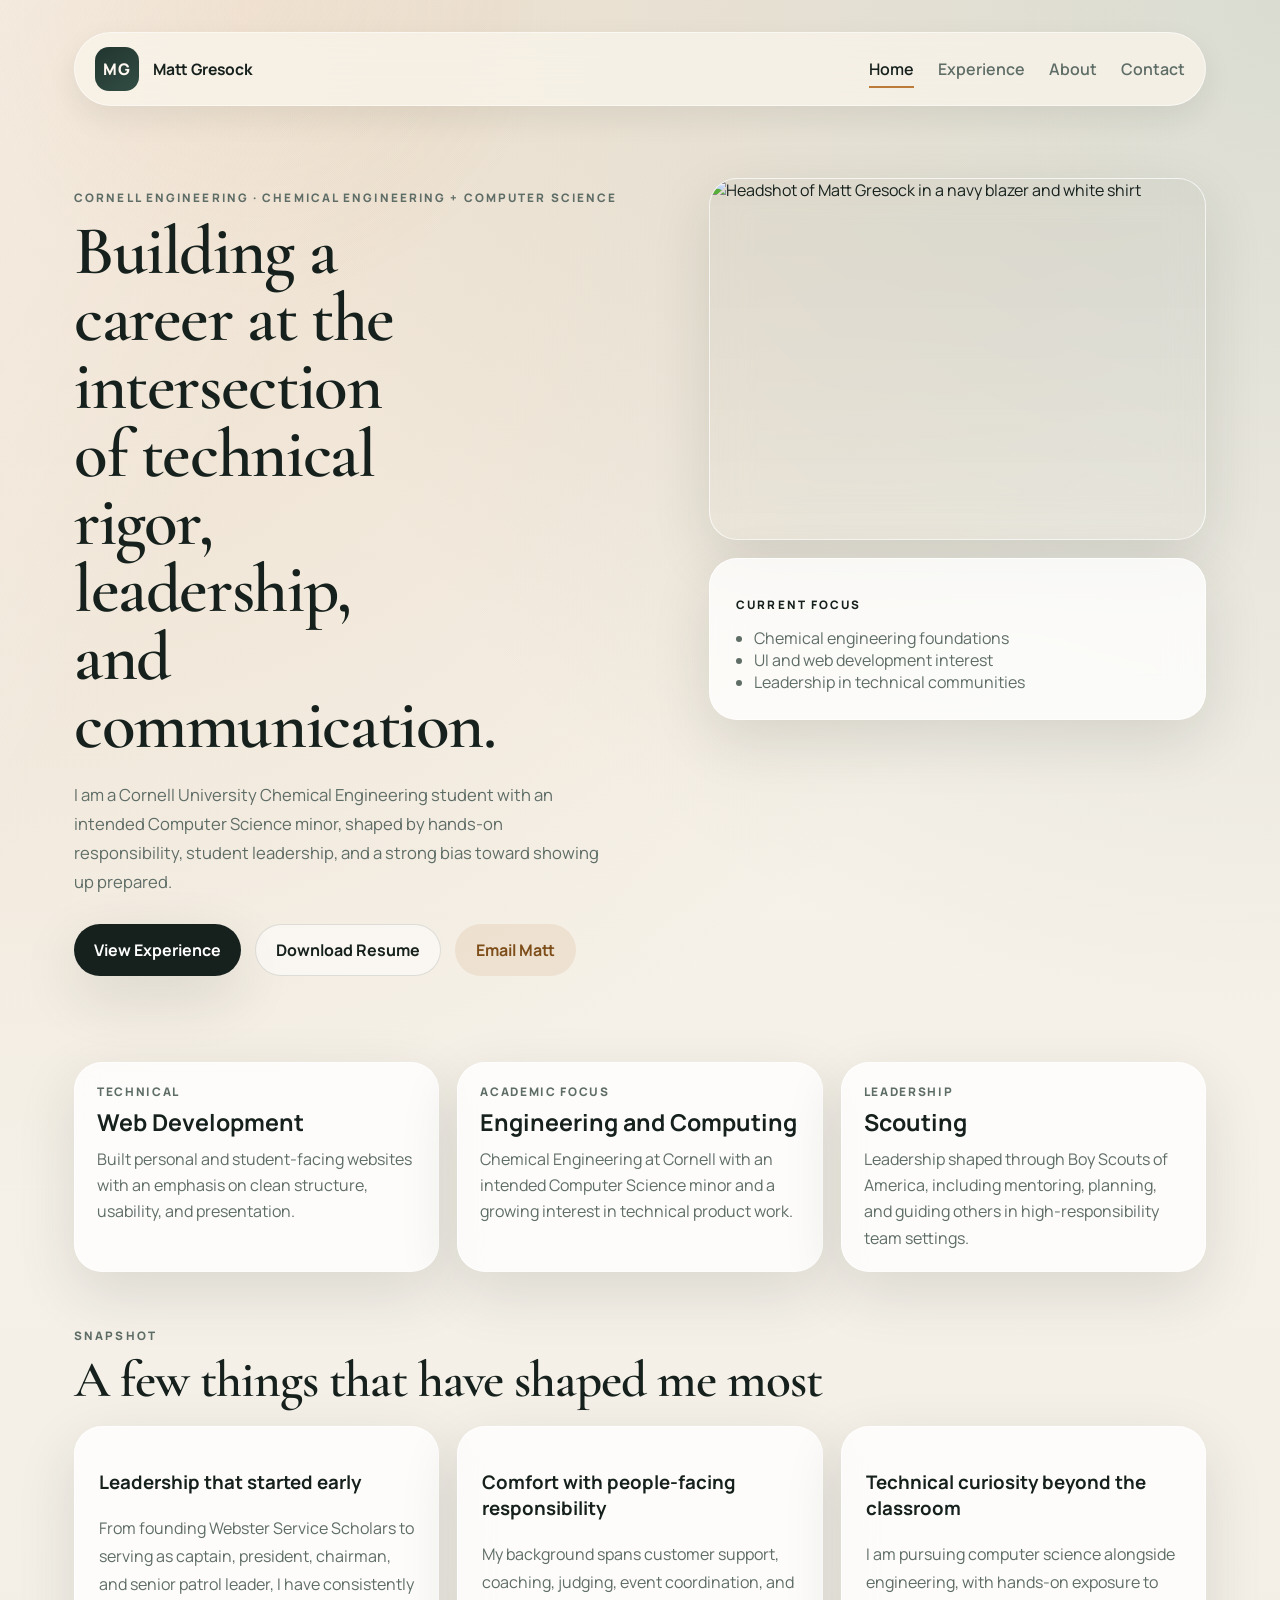
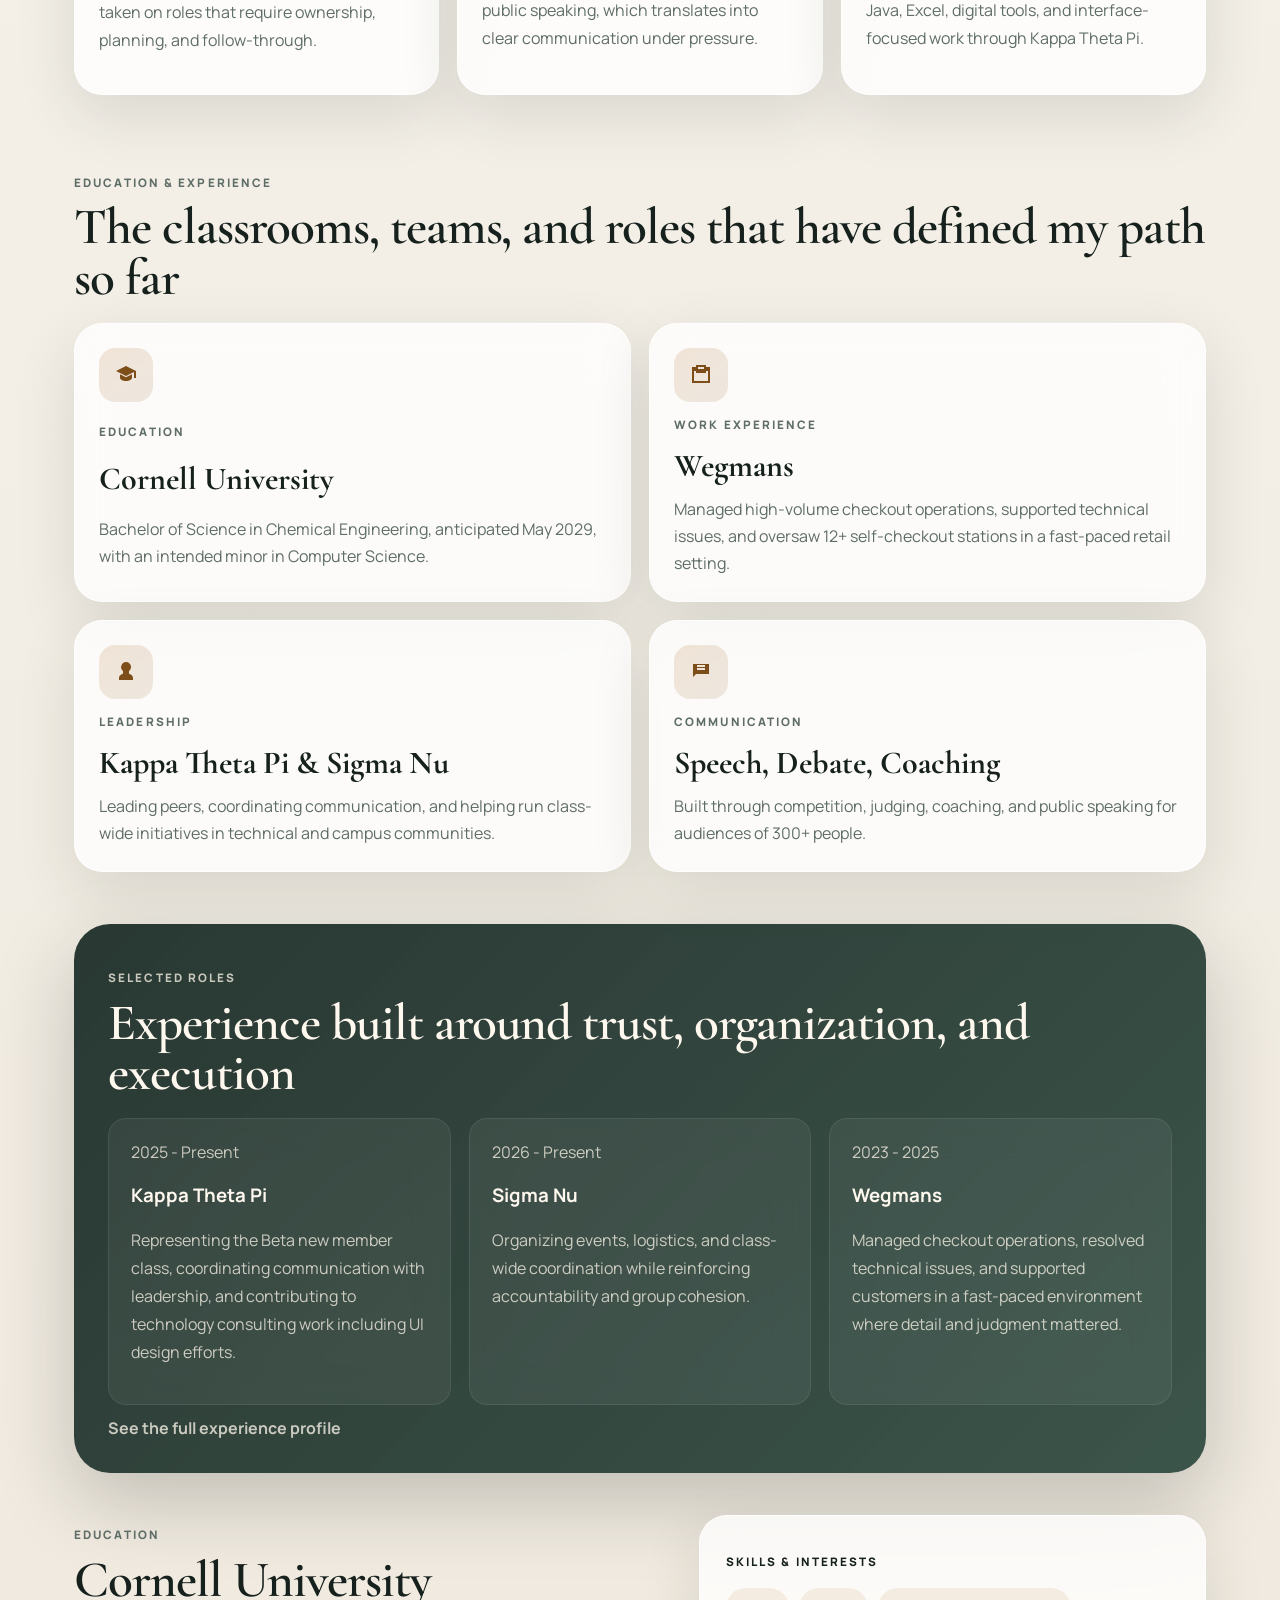
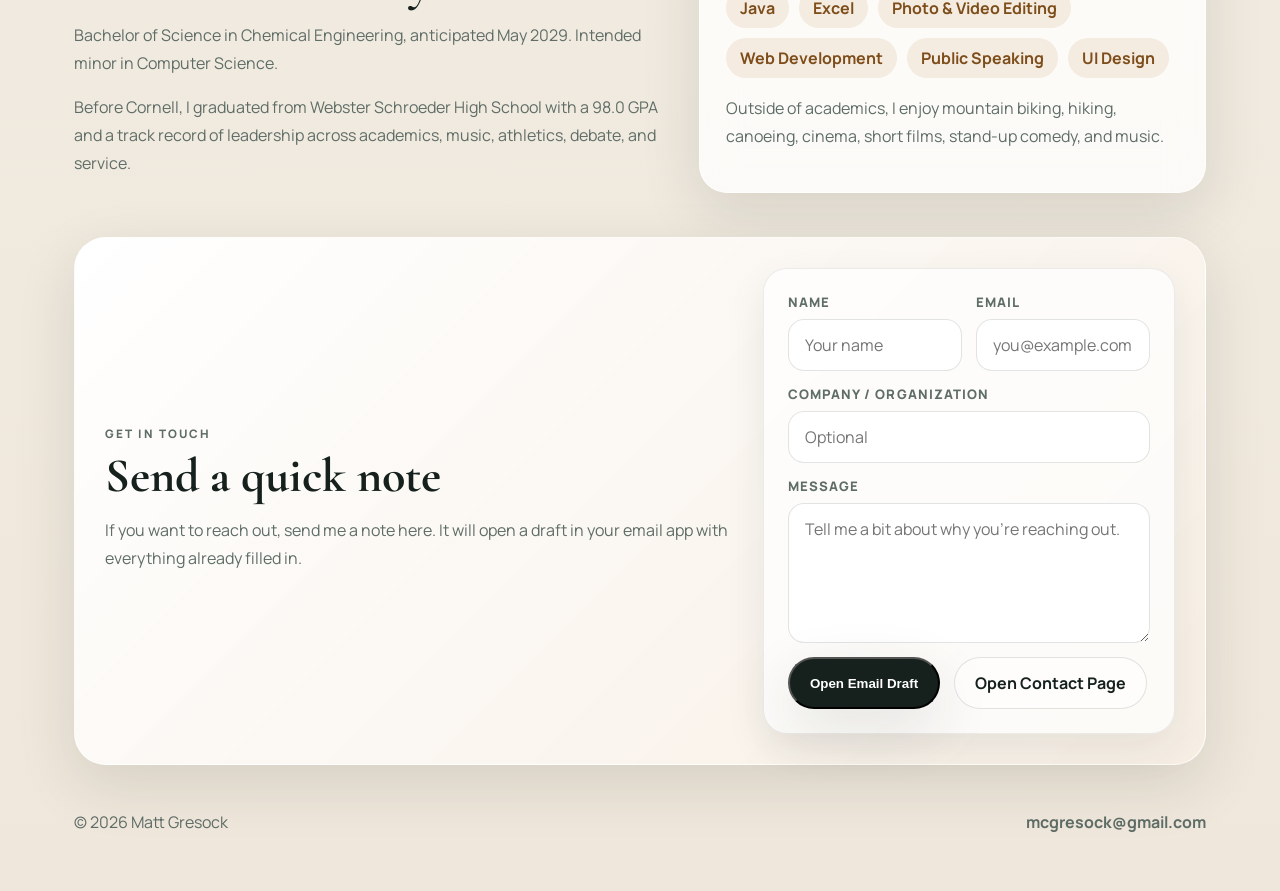
==== index.html @ ecee03a0 "Add files via upload" ====
<!DOCTYPE html>
<html lang="en">
  <head>
    <meta charset="UTF-8" />
    <meta name="viewport" content="width=device-width, initial-scale=1.0" />
    <title>Matt Gresock | Portfolio</title>
    <meta
      name="description"
      content="Personal portfolio for Matt Gresock, a Cornell Chemical Engineering student with an intended Computer Science minor."
    />
    <meta name="theme-color" content="#f5f0eb" />
    <meta property="og:title" content="Matt Gresock | Portfolio" />
    <meta
      property="og:description"
      content="Cornell Chemical Engineering student with an intended Computer Science minor, leadership experience, and a strong communication background."
    />
    <link rel="preconnect" href="https://fonts.googleapis.com" />
    <link rel="preconnect" href="https://fonts.gstatic.com" crossorigin />
    <link
      rel="preload"
      as="style"
      href="https://fonts.googleapis.com/css2?family=Cormorant+Garamond:wght@500;600;700&family=Manrope:wght@400;500;600;700;800&display=swap"
      onload="this.onload=null;this.rel='stylesheet'"
    />
    <noscript>
      <link
        href="https://fonts.googleapis.com/css2?family=Cormorant+Garamond:wght@500;600;700&family=Manrope:wght@400;500;600;700;800&display=swap"
        rel="stylesheet"
      />
    </noscript>
    <link rel="stylesheet" href="styles.css" />
  </head>
  <body data-page="home">
    <div class="site-shell">
      <header class="site-header">
        <a class="brand" href="index.html">
          <span class="brand-mark">MG</span>
          <span class="brand-text">Matt Gresock</span>
        </a>
        <button class="nav-toggle" type="button" aria-expanded="false" aria-label="Open navigation">
          <span></span>
          <span></span>
        </button>
        <nav class="site-nav">
          <a href="index.html">Home</a>
          <a href="experience.html">Experience</a>
          <a href="about.html">About</a>
          <a href="contact.html">Contact</a>
        </nav>
      </header>

      <main>
        <section class="hero reveal">
          <div class="hero-copy reveal">
            <p class="eyebrow">Cornell Engineering · Chemical Engineering + Computer Science</p>
            <h1>Building a career at the intersection of technical rigor, leadership, and communication.</h1>
            <p class="lead">
              I am a Cornell University Chemical Engineering student with an intended Computer
              Science minor, shaped by hands-on responsibility, student leadership, and a strong
              bias toward showing up prepared.
            </p>
            <div class="hero-actions">
              <a class="button button-primary" href="experience.html">View Experience</a>
              <a class="button button-secondary" href="assets/Matthew-Gresock-Resume.pdf">Download Resume</a>
              <a class="button button-tertiary" href="mailto:mcgresock@gmail.com">Email Matt</a>
            </div>
          </div>
          <aside class="hero-panel reveal">
            <figure class="portrait-frame reveal">
              <img
                class="portrait-image"
                src="https://raw.githubusercontent.com/mgresock/personal.portfolio/main/matt-headshot.jpg"
                alt="Headshot of Matt Gresock in a navy blazer and white shirt"
              />
            </figure>
            <div class="focus-card reveal">
              <p class="panel-label">Current Focus</p>
              <ul>
                <li>Chemical engineering foundations</li>
                <li>UI and web development interest</li>
                <li>Leadership in technical communities</li>
              </ul>
            </div>
          </aside>
        </section>

        <section class="hero-summary reveal">
          <div class="stat-grid">
            <article class="reveal">
              <p class="stat-label">Technical</p>
              <strong>Web Development</strong>
              <span>Built personal and student-facing websites with an emphasis on clean structure, usability, and presentation.</span>
            </article>
            <article class="reveal">
              <p class="stat-label">Academic Focus</p>
              <strong>Engineering and Computing</strong>
              <span>Chemical Engineering at Cornell with an intended Computer Science minor and a growing interest in technical product work.</span>
            </article>
            <article class="reveal">
              <p class="stat-label">Leadership</p>
              <strong>Scouting</strong>
              <span>Leadership shaped through Boy Scouts of America, including mentoring, planning, and guiding others in high-responsibility team settings.</span>
            </article>
          </div>
        </section>

        <section class="section">
          <div class="section-heading">
            <p class="eyebrow">Snapshot</p>
            <h2>A few things that have shaped me most</h2>
          </div>
          <div class="feature-grid">
            <article class="feature-card reveal">
              <h3>Leadership that started early</h3>
              <p>
                From founding Webster Service Scholars to serving as captain, president, chairman,
                and senior patrol leader, I have consistently taken on roles that require ownership,
                planning, and follow-through.
              </p>
            </article>
            <article class="feature-card reveal">
              <h3>Comfort with people-facing responsibility</h3>
              <p>
                My background spans customer support, coaching, judging, event coordination, and
                public speaking, which translates into clear communication under pressure.
              </p>
            </article>
            <article class="feature-card reveal">
              <h3>Technical curiosity beyond the classroom</h3>
              <p>
                I am pursuing computer science alongside engineering, with hands-on exposure to
                Java, Excel, digital tools, and interface-focused work through Kappa Theta Pi.
              </p>
            </article>
          </div>
        </section>

        <section class="section icon-section">
          <div class="section-heading">
            <p class="eyebrow">Education & Experience</p>
            <h2>The classrooms, teams, and roles that have defined my path so far</h2>
          </div>
          <div class="icon-card-grid">
            <article class="icon-card reveal">
              <div class="icon-badge" aria-hidden="true">
                <svg viewBox="0 0 24 24" role="img">
                  <path d="M12 3 2 8l10 5 8-4v6h2V8L12 3Zm-6 8.2V15c0 1.4 2.7 3 6 3s6-1.6 6-3v-3.8l-6 3-6-3Z" />
                </svg>
              </div>
              <p class="panel-label">Education</p>
              <h3>Cornell University</h3>
              <p>
                Bachelor of Science in Chemical Engineering, anticipated May 2029, with an intended
                minor in Computer Science.
              </p>
            </article>
            <article class="icon-card reveal">
              <div class="icon-badge" aria-hidden="true">
                <svg viewBox="0 0 24 24" role="img">
                  <path d="M7 4V2h10v2h4v16H3V4h4Zm0 4H5v10h14V8h-2v2H7V8Zm2-4v2h6V4H9Z" />
                </svg>
              </div>
              <p class="panel-label">Work Experience</p>
              <h3>Wegmans</h3>
              <p>
                Managed high-volume checkout operations, supported technical issues, and oversaw 12+
                self-checkout stations in a fast-paced retail setting.
              </p>
            </article>
            <article class="icon-card reveal">
              <div class="icon-badge" aria-hidden="true">
                <svg viewBox="0 0 24 24" role="img">
                  <path d="M12 2a5 5 0 0 1 5 5c0 1.6-.8 3-2 3.9V13a3 3 0 0 1-6 0v-2.1A5 5 0 0 1 12 2Zm-7 16c0-3.3 4.7-5 7-5s7 1.7 7 5v2H5v-2Z" />
                </svg>
              </div>
              <p class="panel-label">Leadership</p>
              <h3>Kappa Theta Pi & Sigma Nu</h3>
              <p>
                Leading peers, coordinating communication, and helping run class-wide initiatives in
                technical and campus communities.
              </p>
            </article>
            <article class="icon-card reveal">
              <div class="icon-badge" aria-hidden="true">
                <svg viewBox="0 0 24 24" role="img">
                  <path d="M4 4h16v10H7l-3 3V4Zm4 4v2h8V8H8Zm0-3v2h8V5H8Z" />
                </svg>
              </div>
              <p class="panel-label">Communication</p>
              <h3>Speech, Debate, Coaching</h3>
              <p>
                Built through competition, judging, coaching, and public speaking for audiences of
                300+ people.
              </p>
            </article>
          </div>
        </section>

        <section class="section highlight-band reveal">
          <div class="section-heading">
            <p class="eyebrow">Selected Roles</p>
            <h2>Experience built around trust, organization, and execution</h2>
          </div>
          <div class="timeline-preview">
            <article class="reveal">
              <span>2025 - Present</span>
              <h3>Kappa Theta Pi</h3>
              <p>
                Representing the Beta new member class, coordinating communication with leadership,
                and contributing to technology consulting work including UI design efforts.
              </p>
            </article>
            <article class="reveal">
              <span>2026 - Present</span>
              <h3>Sigma Nu</h3>
              <p>
                Organizing events, logistics, and class-wide coordination while reinforcing
                accountability and group cohesion.
              </p>
            </article>
            <article class="reveal">
              <span>2023 - 2025</span>
              <h3>Wegmans</h3>
              <p>
                Managed checkout operations, resolved technical issues, and supported customers in a
                fast-paced environment where detail and judgment mattered.
              </p>
            </article>
          </div>
          <a class="text-link" href="experience.html">See the full experience profile</a>
        </section>

        <section class="section split-section">
          <div class="reveal">
            <p class="eyebrow">Education</p>
            <h2>Cornell University</h2>
            <p class="body-copy">
              Bachelor of Science in Chemical Engineering, anticipated May 2029. Intended minor in
              Computer Science.
            </p>
            <p class="body-copy">
              Before Cornell, I graduated from Webster Schroeder High School with a 98.0 GPA and a
              track record of leadership across academics, music, athletics, debate, and service.
            </p>
          </div>
          <div class="credential-panel reveal">
            <p class="panel-label">Skills & Interests</p>
            <div class="tag-group">
              <span>Java</span>
              <span>Excel</span>
              <span>Photo & Video Editing</span>
              <span>Web Development</span>
              <span>Public Speaking</span>
              <span>UI Design</span>
            </div>
            <p class="small-note">
              Outside of academics, I enjoy mountain biking, hiking, canoeing, cinema, short films,
              stand-up comedy, and music.
            </p>
          </div>
        </section>

        <section class="section bottom-cta reveal">
          <div>
            <p class="eyebrow">Get In Touch</p>
            <h2>Send a quick note</h2>
            <p class="body-copy">
              If you want to reach out, send me a note here. It will open a draft in your email app
              with everything already filled in.
            </p>
          </div>
          <form class="contact-sheet" data-contact-form>
            <div class="field-grid">
              <label class="field">
                <span>Name</span>
                <input type="text" name="name" placeholder="Your name" required />
              </label>
              <label class="field">
                <span>Email</span>
                <input type="email" name="email" placeholder="you@example.com" required />
              </label>
            </div>
            <label class="field">
              <span>Company / Organization</span>
              <input type="text" name="company" placeholder="Optional" />
            </label>
            <label class="field">
              <span>Message</span>
              <textarea
                name="message"
                rows="5"
                placeholder="Tell me a bit about why you're reaching out."
                required
              ></textarea>
            </label>
            <div class="bottom-cta-actions">
              <button class="button button-primary" type="submit">Open Email Draft</button>
              <a class="button button-secondary" href="contact.html">Open Contact Page</a>
            </div>
          </form>
        </section>
      </main>

      <footer class="site-footer">
        <p>© <span id="year"></span> Matt Gresock</p>
        <a href="mailto:mcgresock@gmail.com">mcgresock@gmail.com</a>
      </footer>
    </div>

    <script src="script.js"></script>
  </body>
</html>
---- styles.css ----
:root {
  color-scheme: light;
  --bg: #f3efe7;
  --bg-strong: #e6ddcf;
  --surface: rgba(255, 255, 255, 0.78);
  --surface-strong: #fffdf9;
  --text: #16211d;
  --muted: #5f6d67;
  --line: rgba(22, 33, 29, 0.12);
  --accent: #bd7b39;
  --accent-deep: #7d4d1a;
  --shadow: 0 20px 60px rgba(31, 38, 35, 0.12);
  --radius-lg: 28px;
  --radius-md: 18px;
  --max-width: 1180px;
}

* {
  box-sizing: border-box;
}

html {
  scroll-behavior: smooth;
}

body {
  margin: 0;
  font-family: "Manrope", sans-serif;
  color: var(--text);
  background:
    radial-gradient(circle at top left, rgba(189, 123, 57, 0.18), transparent 28%),
    radial-gradient(circle at top right, rgba(82, 111, 95, 0.18), transparent 24%),
    linear-gradient(180deg, #f8f3ea 0%, var(--bg) 44%, #efe7db 100%);
  min-height: 100vh;
}

a {
  color: inherit;
}

body::before {
  content: "";
  position: fixed;
  inset: 0;
  pointer-events: none;
  background:
    linear-gradient(120deg, rgba(255, 255, 255, 0.4), transparent 28%),
    radial-gradient(circle at 20% 0%, rgba(189, 123, 57, 0.08), transparent 22%);
  z-index: -1;
}

.site-shell {
  max-width: var(--max-width);
  margin: 0 auto;
  padding: 24px;
}

.site-header {
  display: flex;
  align-items: center;
  justify-content: space-between;
  gap: 24px;
  position: sticky;
  top: 0;
  z-index: 10;
  padding: 14px 20px;
  margin-top: 8px;
  border: 1px solid rgba(255, 255, 255, 0.5);
  border-radius: 999px;
  background: rgba(248, 243, 234, 0.82);
  backdrop-filter: blur(18px);
  box-shadow: 0 12px 30px rgba(22, 33, 29, 0.08);
  transition: transform 0.24s ease, box-shadow 0.24s ease, background 0.24s ease;
}

.brand {
  display: inline-flex;
  align-items: center;
  gap: 14px;
  text-decoration: none;
}

.brand-mark {
  display: inline-grid;
  place-items: center;
  width: 44px;
  height: 44px;
  border-radius: 14px;
  background: linear-gradient(145deg, #21352f, #324d44);
  color: #fff8f0;
  font-weight: 800;
  letter-spacing: 0.08em;
}

.brand-text {
  font-size: 0.98rem;
  font-weight: 700;
}

.site-nav {
  display: flex;
  gap: 24px;
}

.site-nav a {
  position: relative;
  text-decoration: none;
  color: var(--muted);
  font-weight: 600;
}

.site-nav a.active,
.site-nav a:hover {
  color: var(--text);
}

.site-nav a.active::after,
.site-nav a:hover::after {
  content: "";
  position: absolute;
  left: 0;
  right: 0;
  bottom: -8px;
  height: 2px;
  background: var(--accent);
}

.site-header:hover {
  transform: translateY(-1px);
  box-shadow: 0 18px 34px rgba(22, 33, 29, 0.1);
}

.nav-toggle {
  display: none;
  border: 0;
  background: transparent;
  padding: 0;
  cursor: pointer;
}

.nav-toggle span {
  display: block;
  width: 24px;
  height: 2px;
  margin: 5px 0;
  background: var(--text);
  transition: transform 0.2s ease, opacity 0.2s ease;
}

.hero,
.split-section,
.about-layout,
.contact-layout {
  display: grid;
  gap: 28px;
}

.hero {
  grid-template-columns: minmax(0, 1.1fr) minmax(340px, 0.9fr);
  align-items: start;
  padding: 72px 0 52px;
}

.page-hero {
  padding: 84px 0 18px;
}

.hero-summary {
  padding: 0 0 20px;
}

.hero h1,
.page-hero h1,
.section-heading h2,
.split-section h2,
.story-card h2,
.contact-card h2,
.resume-card h2 {
  font-family: "Cormorant Garamond", serif;
  font-weight: 600;
  letter-spacing: -0.02em;
}

.hero h1,
.page-hero h1 {
  font-size: clamp(2.9rem, 5.4vw, 4.9rem);
  line-height: 0.98;
  margin: 12px 0 20px;
  max-width: 10.5ch;
}

.eyebrow,
.panel-label,
.resume-meta span {
  text-transform: uppercase;
  letter-spacing: 0.18em;
  font-size: 0.73rem;
  font-weight: 800;
}

.eyebrow,
.resume-meta span:last-child {
  color: var(--muted);
}

.lead,
.body-copy,
.resume-card p,
.bullet-list,
.small-note,
.feature-card p,
.timeline-preview p,
.detail-list {
  color: var(--muted);
  line-height: 1.75;
}

.lead {
  font-size: 1.04rem;
  max-width: 54ch;
}

.lead.narrow {
  max-width: 44rem;
}

.hero-actions {
  display: flex;
  gap: 14px;
  flex-wrap: wrap;
  margin: 28px 0 34px;
}

.button {
  display: inline-flex;
  align-items: center;
  justify-content: center;
  padding: 14px 20px;
  border-radius: 999px;
  text-decoration: none;
  font-weight: 700;
  transition: transform 0.2s ease, background 0.2s ease, border-color 0.2s ease;
}

.button:hover {
  transform: translateY(-2px);
}

.button-primary {
  background: var(--text);
  color: #fff;
  box-shadow: var(--shadow);
}

.button-secondary {
  border: 1px solid var(--line);
  background: rgba(255, 255, 255, 0.5);
}

.button-tertiary {
  border: 1px solid transparent;
  color: var(--accent-deep);
  background: rgba(189, 123, 57, 0.12);
}

.stat-grid,
.feature-grid,
.timeline-preview,
.icon-card-grid {
  display: grid;
  gap: 18px;
}

.stat-grid {
  grid-template-columns: repeat(3, minmax(0, 1fr));
}

.stat-grid article,
.feature-card,
.timeline-preview article,
.icon-card,
.focus-card,
.portrait-frame,
.headshot-card,
.credential-panel,
.resume-card,
.story-card,
.sidebar-card,
.contact-card {
  border: 1px solid rgba(255, 255, 255, 0.7);
  background: var(--surface);
  backdrop-filter: blur(18px);
  border-radius: var(--radius-lg);
  box-shadow: var(--shadow);
}

.stat-grid article {
  padding: 20px 22px;
}

.stat-label {
  margin: 0 0 10px;
  color: var(--muted);
  font-size: 0.74rem;
  font-weight: 800;
  letter-spacing: 0.14em;
  text-transform: uppercase;
}

.stat-grid strong {
  display: block;
  font-size: 1.45rem;
  line-height: 1.1;
  margin-bottom: 10px;
}

.stat-grid span {
  display: block;
  color: var(--muted);
  line-height: 1.65;
}

.hero-panel {
  display: grid;
  gap: 18px;
}

.portrait-frame,
.headshot-card {
  margin: 0;
  overflow: hidden;
  background: linear-gradient(180deg, rgba(22, 33, 29, 0.04), rgba(22, 33, 29, 0.01));
}

.portrait-frame {
  min-height: 360px;
}

.headshot-card {
  min-height: 420px;
}

.portrait-image {
  display: block;
  width: 100%;
  height: 100%;
  min-height: 360px;
  object-fit: cover;
  object-position: center 18%;
}

.portrait-image-tall {
  min-height: 420px;
}

.focus-card,
.credential-panel,
.story-card,
.sidebar-card,
.contact-card {
  padding: 26px;
}

.focus-card ul,
.detail-list {
  padding-left: 18px;
  margin: 14px 0 0;
  color: var(--muted);
}

.section {
  padding: 24px 0 34px;
}

.section-heading {
  margin-bottom: 20px;
}

.section-heading h2,
.split-section h2,
.story-card h2,
.contact-card h2,
.resume-card h2 {
  margin: 6px 0 12px;
  font-size: clamp(2rem, 4vw, 3.2rem);
  line-height: 0.98;
}

.feature-grid {
  grid-template-columns: repeat(3, minmax(0, 1fr));
}

.feature-card {
  padding: 24px;
}

.feature-card,
.icon-card,
.resume-card,
.contact-card,
.stat-grid article {
  transition: transform 0.24s ease, border-color 0.24s ease, box-shadow 0.24s ease;
}

.feature-card:hover,
.icon-card:hover,
.resume-card:hover,
.contact-card:hover,
.stat-grid article:hover {
  transform: translateY(-4px);
  border-color: rgba(189, 123, 57, 0.28);
  box-shadow: 0 26px 60px rgba(31, 38, 35, 0.16);
}

.icon-section {
  margin-top: 10px;
}

.icon-card-grid {
  grid-template-columns: repeat(2, minmax(0, 1fr));
}

.icon-card {
  padding: 24px;
  display: grid;
  gap: 14px;
}

.icon-card h3 {
  font-family: "Cormorant Garamond", serif;
  font-size: 2rem;
  line-height: 1;
  margin: 0;
}

.icon-card p {
  color: var(--muted);
  line-height: 1.7;
  margin: 0;
}

.icon-badge {
  width: 54px;
  height: 54px;
  border-radius: 16px;
  display: inline-grid;
  place-items: center;
  background: linear-gradient(145deg, rgba(189, 123, 57, 0.18), rgba(125, 77, 26, 0.12));
  color: var(--accent-deep);
}

.icon-badge svg {
  width: 24px;
  height: 24px;
  fill: currentColor;
}

.highlight-band {
  margin: 18px 0;
  padding: 34px;
  border-radius: 36px;
  background: linear-gradient(135deg, rgba(29, 46, 40, 0.95), rgba(44, 71, 61, 0.92));
  color: #f6efe4;
  box-shadow: 0 28px 80px rgba(22, 33, 29, 0.22);
}

.highlight-band .eyebrow,
.highlight-band .timeline-preview p,
.highlight-band .timeline-preview span,
.highlight-band .text-link {
  color: rgba(246, 239, 228, 0.78);
}

.highlight-band .section-heading h2,
.highlight-band .timeline-preview h3 {
  color: #fff8ef;
}

.timeline-preview {
  grid-template-columns: repeat(3, minmax(0, 1fr));
  margin-bottom: 12px;
}

.timeline-preview article {
  padding: 22px;
  background: rgba(255, 255, 255, 0.06);
  border-radius: var(--radius-md);
  border: 1px solid rgba(255, 255, 255, 0.08);
  box-shadow: none;
}

.text-link {
  text-decoration: none;
  font-weight: 700;
}

.split-section {
  grid-template-columns: minmax(0, 1fr) minmax(300px, 0.85fr);
  align-items: start;
}

.tag-group {
  display: flex;
  flex-wrap: wrap;
  gap: 10px;
  margin: 18px 0 14px;
}

.tag-group span {
  padding: 9px 14px;
  border-radius: 999px;
  background: rgba(189, 123, 57, 0.12);
  color: var(--accent-deep);
  font-weight: 700;
}

.resume-stack {
  display: grid;
  gap: 20px;
}

.resume-card {
  padding: 24px;
}

.resume-meta {
  display: flex;
  justify-content: space-between;
  gap: 12px;
}

.role-line {
  margin-top: -4px;
  font-weight: 700;
  color: var(--accent-deep);
}

.bullet-list {
  margin: 18px 0 0;
  padding-left: 18px;
}

.about-layout {
  grid-template-columns: minmax(0, 1.2fr) minmax(280px, 0.8fr);
  align-items: start;
}

.quick-facts {
  display: grid;
  grid-template-columns: repeat(3, minmax(0, 1fr));
  gap: 18px;
}

.quick-facts article {
  padding: 22px;
  border: 1px solid rgba(255, 255, 255, 0.7);
  background: var(--surface);
  backdrop-filter: blur(18px);
  border-radius: var(--radius-lg);
  box-shadow: var(--shadow);
  transition: transform 0.24s ease, border-color 0.24s ease, box-shadow 0.24s ease;
}

.quick-facts article:hover {
  transform: translateY(-4px);
  border-color: rgba(189, 123, 57, 0.28);
  box-shadow: 0 26px 60px rgba(31, 38, 35, 0.16);
}

.quick-facts strong {
  display: block;
  font-size: 1.45rem;
  margin-bottom: 8px;
}

.quick-facts span {
  color: var(--muted);
  line-height: 1.7;
}

.profile-stack {
  display: grid;
  gap: 18px;
}

.dual-panel {
  display: grid;
  grid-template-columns: repeat(2, minmax(0, 1fr));
  gap: 18px;
}

.story-card p + p {
  margin-top: 18px;
}

.spacious-list {
  margin: 0;
}

.spacious-list li + li {
  margin-top: 10px;
}

.contact-layout {
  grid-template-columns: repeat(3, minmax(0, 1fr));
}

.contact-link {
  display: block;
  text-decoration: none;
  font-size: 1.05rem;
  font-weight: 700;
  margin: 10px 0;
}

.callout-card {
  background: linear-gradient(180deg, rgba(189, 123, 57, 0.16), rgba(255, 255, 255, 0.88));
}

.bottom-cta {
  display: flex;
  justify-content: space-between;
  align-items: center;
  gap: 24px;
  margin-top: 10px;
  padding: 30px;
  border: 1px solid rgba(255, 255, 255, 0.7);
  border-radius: 32px;
  background:
    linear-gradient(135deg, rgba(255, 255, 255, 0.84), rgba(246, 237, 225, 0.9)),
    rgba(255, 255, 255, 0.85);
  box-shadow: var(--shadow);
}

.bottom-cta h2 {
  margin: 6px 0 12px;
  font-family: "Cormorant Garamond", serif;
  font-size: clamp(2rem, 4vw, 3rem);
  line-height: 0.98;
}

.bottom-cta-actions {
  display: flex;
  gap: 14px;
  flex-wrap: wrap;
}

.contact-sheet {
  width: min(100%, 520px);
  display: grid;
  gap: 14px;
  padding: 24px;
  border-radius: 24px;
  background: rgba(255, 255, 255, 0.72);
  border: 1px solid rgba(22, 33, 29, 0.08);
  box-shadow: 0 16px 40px rgba(31, 38, 35, 0.08);
}

.field-grid {
  display: grid;
  grid-template-columns: repeat(2, minmax(0, 1fr));
  gap: 14px;
}

.field {
  display: grid;
  gap: 8px;
}

.field span {
  font-size: 0.82rem;
  font-weight: 800;
  letter-spacing: 0.08em;
  text-transform: uppercase;
  color: var(--muted);
}

.field input,
.field textarea {
  width: 100%;
  border: 1px solid rgba(22, 33, 29, 0.12);
  border-radius: 16px;
  padding: 14px 16px;
  font: inherit;
  color: var(--text);
  background: rgba(255, 255, 255, 0.92);
  transition: border-color 0.2s ease, box-shadow 0.2s ease, background 0.2s ease;
}

.field textarea {
  resize: vertical;
  min-height: 120px;
}

.field input:focus,
.field textarea:focus {
  outline: none;
  border-color: rgba(189, 123, 57, 0.7);
  box-shadow: 0 0 0 4px rgba(189, 123, 57, 0.12);
  background: #fff;
}

.site-footer {
  display: flex;
  justify-content: space-between;
  align-items: center;
  gap: 16px;
  padding: 30px 0 18px;
  color: var(--muted);
}

.site-footer a {
  text-decoration: none;
  font-weight: 700;
}

@media (max-width: 960px) {
  .hero,
  .split-section,
  .about-layout,
  .quick-facts,
  .dual-panel,
  .contact-layout,
  .feature-grid,
  .timeline-preview,
  .stat-grid,
  .icon-card-grid {
    grid-template-columns: 1fr;
  }

  .site-header {
    border-radius: 28px;
    align-items: flex-start;
    flex-wrap: wrap;
  }

  .nav-toggle {
    display: block;
    margin-left: auto;
  }

  .site-nav {
    display: none;
    width: 100%;
    flex-direction: column;
    gap: 14px;
    padding-top: 10px;
  }

  .site-header.nav-open .site-nav {
    display: flex;
  }

  .site-header.nav-open .nav-toggle span:first-child {
    transform: translateY(7px) rotate(45deg);
  }

  .site-header.nav-open .nav-toggle span:last-child {
    transform: translateY(-7px) rotate(-45deg);
  }

  .hero h1,
  .page-hero h1 {
    max-width: none;
  }

  .bottom-cta {
    flex-direction: column;
    align-items: flex-start;
  }

  .field-grid {
    grid-template-columns: 1fr;
  }
}

@media (max-width: 640px) {
  .site-shell {
    padding: 16px;
  }

  .site-header,
  .highlight-band,
  .focus-card,
  .portrait-frame,
  .headshot-card,
  .credential-panel,
  .resume-card,
  .story-card,
  .sidebar-card,
  .contact-card {
    border-radius: 22px;
  }

  .hero,
  .page-hero {
    padding-top: 52px;
  }

  .hero h1,
  .page-hero h1 {
    font-size: 3rem;
  }

  .site-footer {
    flex-direction: column;
    align-items: flex-start;
  }
}

body.motion-ready .reveal {
  opacity: 0;
  transform: translateY(18px);
  transition: opacity 0.55s ease, transform 0.55s ease;
}

body.motion-ready .reveal.is-visible {
  opacity: 1;
  transform: translateY(0);
}

@media (prefers-reduced-motion: reduce) {
  html {
    scroll-behavior: auto;
  }

  body.motion-ready .reveal,
  body.motion-ready .reveal.is-visible,
  .site-header,
  .feature-card,
  .icon-card,
  .resume-card,
  .contact-card,
  .stat-grid article,
  .button {
    transition: none;
    transform: none;
    opacity: 1;
  }
}
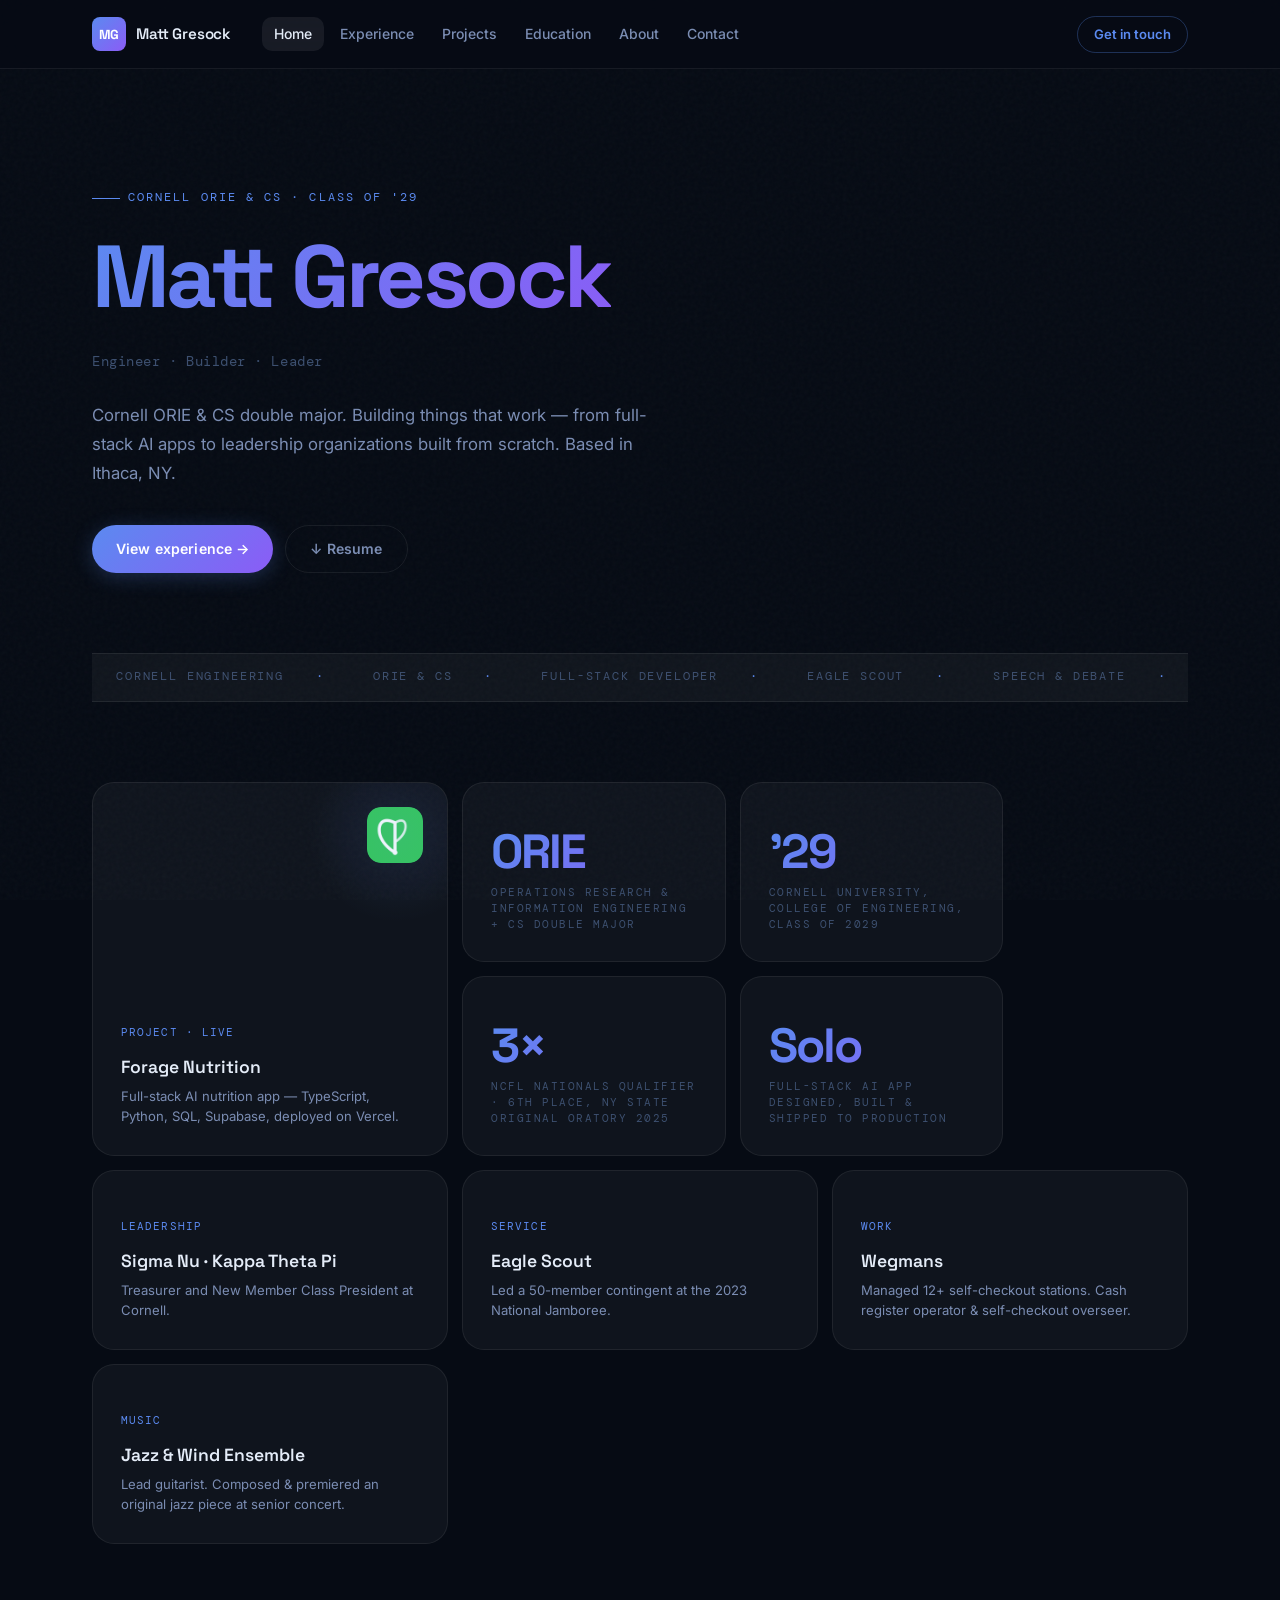
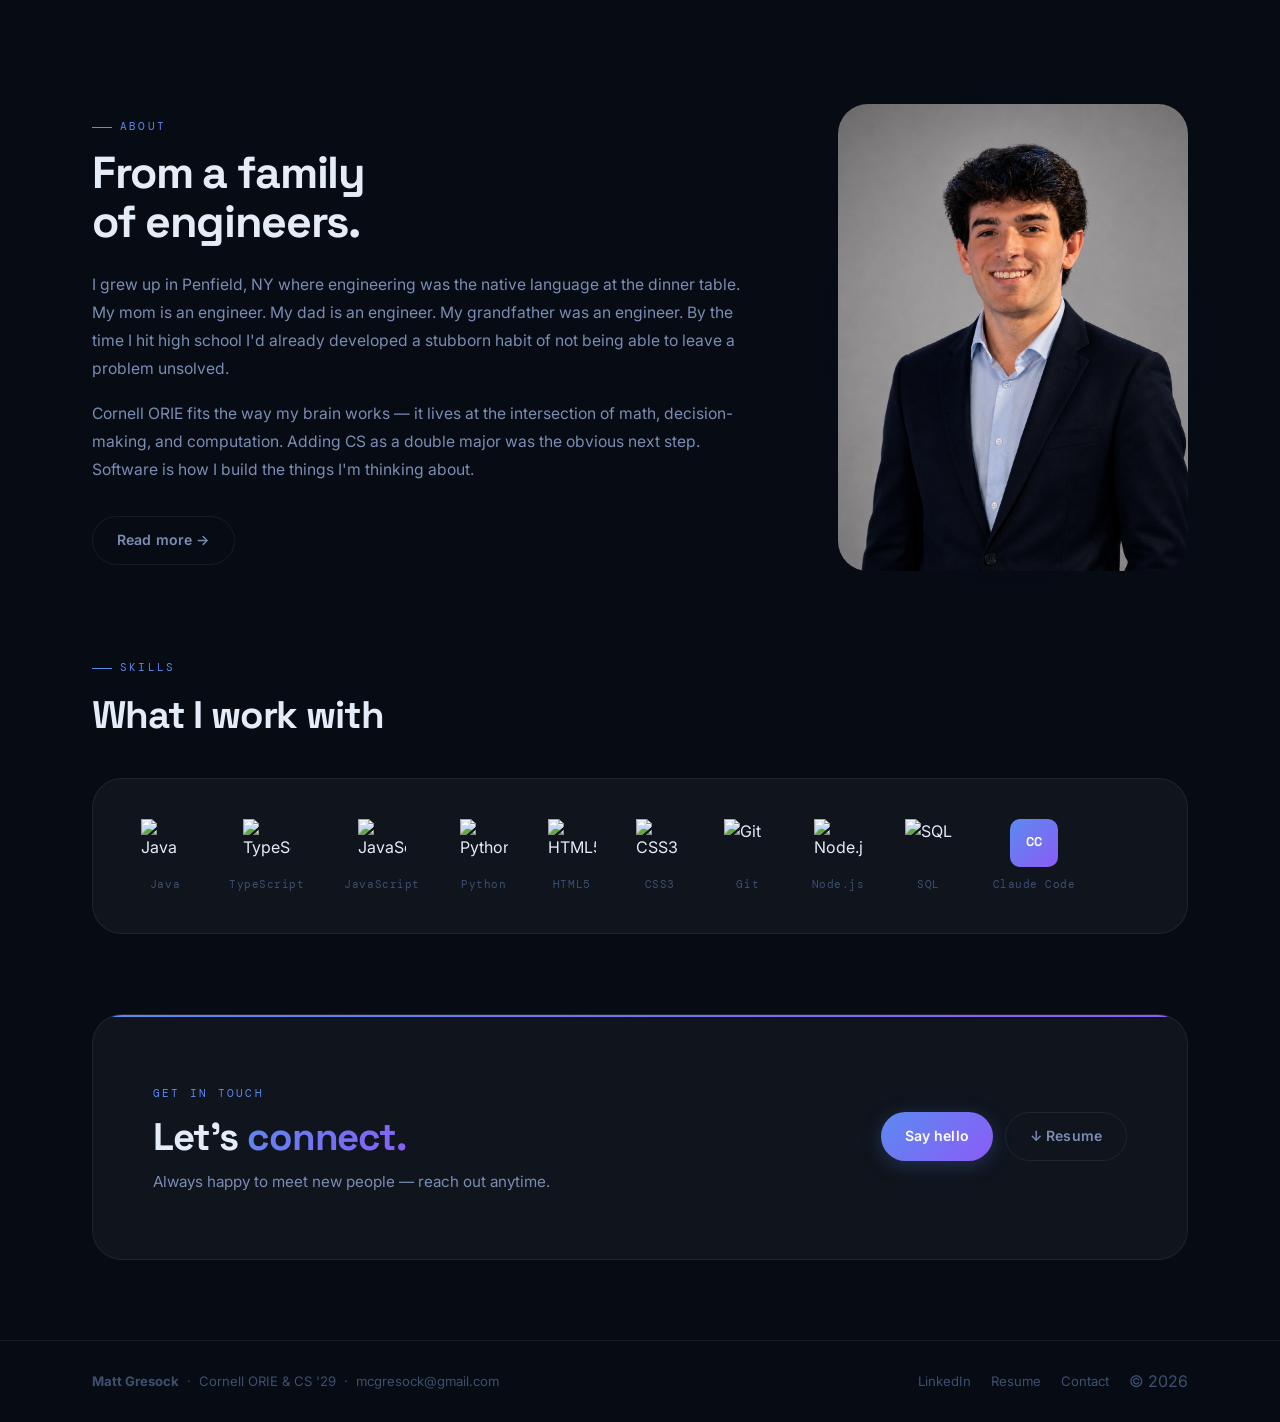
==== commit 3e4056e7: "Complete dark-theme portfolio overhaul Full redesign: dark navy theme (Space Grotesk/Inter/DM Mono)," ====
--- a/index.html
+++ b/index.html
@@ -1,312 +1,251 @@
 <!DOCTYPE html>
 <html lang="en">
-  <head>
-    <meta charset="UTF-8" />
-    <meta name="viewport" content="width=device-width, initial-scale=1.0" />
-    <title>Matt Gresock | Portfolio</title>
-    <meta
-      name="description"
-      content="Personal portfolio for Matt Gresock, a Cornell Chemical Engineering student with an intended Computer Science minor."
-    />
-    <meta name="theme-color" content="#f5f0eb" />
-    <meta property="og:title" content="Matt Gresock | Portfolio" />
-    <meta
-      property="og:description"
-      content="Cornell Chemical Engineering student with an intended Computer Science minor, leadership experience, and a strong communication background."
-    />
-    <link rel="preconnect" href="https://fonts.googleapis.com" />
-    <link rel="preconnect" href="https://fonts.gstatic.com" crossorigin />
-    <link
-      rel="preload"
-      as="style"
-      href="https://fonts.googleapis.com/css2?family=Cormorant+Garamond:wght@500;600;700&family=Manrope:wght@400;500;600;700;800&display=swap"
-      onload="this.onload=null;this.rel='stylesheet'"
-    />
-    <noscript>
-      <link
-        href="https://fonts.googleapis.com/css2?family=Cormorant+Garamond:wght@500;600;700&family=Manrope:wght@400;500;600;700;800&display=swap"
-        rel="stylesheet"
-      />
-    </noscript>
-    <link rel="stylesheet" href="styles.css" />
-  </head>
-  <body data-page="home">
-    <div class="site-shell">
-      <header class="site-header">
-        <a class="brand" href="index.html">
-          <span class="brand-mark">MG</span>
-          <span class="brand-text">Matt Gresock</span>
-        </a>
-        <button class="nav-toggle" type="button" aria-expanded="false" aria-label="Open navigation">
-          <span></span>
-          <span></span>
-        </button>
-        <nav class="site-nav">
-          <a href="index.html">Home</a>
-          <a href="experience.html">Experience</a>
-          <a href="about.html">About</a>
+<head>
+  <meta charset="UTF-8" />
+  <meta name="viewport" content="width=device-width, initial-scale=1.0" />
+  <title>Matt Gresock — Cornell Engineering '29</title>
+  <meta name="description" content="Matt Gresock — Cornell ORIE & CS, software developer, Eagle Scout, Penfield NY." />
+  <link rel="preconnect" href="https://fonts.googleapis.com" />
+  <link rel="preconnect" href="https://fonts.gstatic.com" crossorigin />
+  <link href="https://fonts.googleapis.com/css2?family=Space+Grotesk:wght@300;400;500;600;700&family=Inter:wght@300;400;500;600;700&family=DM+Mono:ital,wght@0,400;0,500;1,400&display=swap" rel="stylesheet" />
+  <link rel="stylesheet" href="styles.css" />
+</head>
+<body data-page="home">
+
+  <nav class="site-nav">
+    <div class="nav-inner">
+      <a href="index.html" class="brand">
+        <div class="brand-mark">MG</div>
+        <span class="brand-name">Matt Gresock</span>
+      </a>
+      <div class="nav-links">
+        <a href="index.html" class="active">Home</a>
+        <a href="experience.html">Experience</a>
+        <a href="projects.html">Projects</a>
+        <a href="education.html">Education</a>
+        <a href="about.html">About</a>
+        <a href="contact.html">Contact</a>
+      </div>
+      <a href="contact.html" class="nav-cta">Get in touch</a>
+      <button class="nav-toggle" aria-label="Toggle menu" aria-expanded="false">
+        <span></span><span></span><span></span>
+      </button>
+    </div>
+  </nav>
+
+  <main>
+    <div class="container">
+
+      <!-- ===== HERO ===== -->
+      <section class="hero">
+        <div class="hero-inner">
+          <div class="hero-eyebrow">Cornell ORIE &amp; CS · Class of '29</div>
+          <h1><span class="scramble gradient-text" data-text="Matt Gresock">Matt Gresock</span></h1>
+          <p class="hero-sub">Engineer · Builder · Leader</p>
+          <p class="hero-desc">
+            Cornell ORIE &amp; CS double major. Building things that work — from full-stack AI apps
+            to leadership organizations built from scratch. Based in Ithaca, NY.
+          </p>
+          <div class="hero-cta">
+            <a href="experience.html" class="btn btn-primary magnetic">View experience →</a>
+            <a href="Matthew-Gresock-Resume.pdf" target="_blank" class="btn btn-outline">↓ Resume</a>
+          </div>
+        </div>
+      </section>
+
+      <!-- ===== TICKER ===== -->
+      <div class="ticker-wrap">
+        <div class="ticker">
+          <span class="ticker-item">Cornell Engineering</span>
+          <span class="ticker-item">ORIE &amp; CS</span>
+          <span class="ticker-item">Full-Stack Developer</span>
+          <span class="ticker-item">Eagle Scout</span>
+          <span class="ticker-item">Speech &amp; Debate</span>
+          <span class="ticker-item">Jazz Guitar</span>
+          <span class="ticker-item">Sigma Nu</span>
+          <span class="ticker-item">Kappa Theta Pi</span>
+          <span class="ticker-item">AI · Python · SQL</span>
+          <span class="ticker-item">TypeScript</span>
+          <span class="ticker-item">Cornell Engineering</span>
+          <span class="ticker-item">ORIE &amp; CS</span>
+          <span class="ticker-item">Full-Stack Developer</span>
+          <span class="ticker-item">Eagle Scout</span>
+          <span class="ticker-item">Speech &amp; Debate</span>
+          <span class="ticker-item">Jazz Guitar</span>
+          <span class="ticker-item">Sigma Nu</span>
+          <span class="ticker-item">Kappa Theta Pi</span>
+          <span class="ticker-item">AI · Python · SQL</span>
+          <span class="ticker-item">TypeScript</span>
+        </div>
+      </div>
+
+      <!-- ===== BENTO GRID ===== -->
+      <div class="bento-grid reveal">
+
+        <div class="bento-cell bento-featured">
+          <div class="bento-forage-logo">
+            <img src="FORAGE_LOGO.png" alt="Forage" />
+          </div>
+          <div class="bento-glow"></div>
+          <div class="bento-tag">Project · Live</div>
+          <div class="bento-title">Forage Nutrition</div>
+          <div class="bento-sub">Full-stack AI nutrition app — TypeScript, Python, SQL, Supabase, deployed on Vercel.</div>
+        </div>
+
+        <div class="bento-cell bento-stat">
+          <div class="bento-number">ORIE</div>
+          <div class="bento-label">Operations Research &amp; Information Engineering + CS Double Major</div>
+        </div>
+
+        <div class="bento-cell bento-stat">
+          <div class="bento-number">'29</div>
+          <div class="bento-label">Cornell University, College of Engineering, Class of 2029</div>
+        </div>
+
+        <div class="bento-cell bento-stat">
+          <div class="bento-number">3×</div>
+          <div class="bento-label">NCFL Nationals qualifier · 6th Place, NY State Original Oratory 2025</div>
+        </div>
+
+        <div class="bento-cell bento-stat">
+          <div class="bento-number">Solo</div>
+          <div class="bento-label">Full-stack AI app designed, built &amp; shipped to production</div>
+        </div>
+
+        <div class="bento-cell bento-wide">
+          <div class="bento-tag">Leadership</div>
+          <div class="bento-title">Sigma Nu · Kappa Theta Pi</div>
+          <div class="bento-sub">Treasurer and New Member Class President at Cornell.</div>
+        </div>
+
+        <div class="bento-cell bento-wide">
+          <div class="bento-tag">Service</div>
+          <div class="bento-title">Eagle Scout</div>
+          <div class="bento-sub">Led a 50-member contingent at the 2023 National Jamboree.</div>
+        </div>
+
+        <div class="bento-cell bento-wide">
+          <div class="bento-tag">Work</div>
+          <div class="bento-title">Wegmans</div>
+          <div class="bento-sub">Managed 12+ self-checkout stations. Cash register operator &amp; self-checkout overseer.</div>
+        </div>
+
+        <div class="bento-cell bento-wide">
+          <div class="bento-tag">Music</div>
+          <div class="bento-title">Jazz &amp; Wind Ensemble</div>
+          <div class="bento-sub">Lead guitarist. Composed &amp; premiered an original jazz piece at senior concert.</div>
+        </div>
+
+      </div>
+
+      <!-- ===== HOME ABOUT ===== -->
+      <section class="home-about reveal">
+        <div class="home-about-inner">
+          <div class="home-about-text">
+            <div class="section-label">About</div>
+            <h2>From a family<br>of engineers.</h2>
+            <p>
+              I grew up in Penfield, NY where engineering was the native language at the dinner table.
+              My mom is an engineer. My dad is an engineer. My grandfather was an engineer.
+              By the time I hit high school I'd already developed a stubborn habit of not being
+              able to leave a problem unsolved.
+            </p>
+            <p>
+              Cornell ORIE fits the way my brain works — it lives at the intersection of math,
+              decision-making, and computation. Adding CS as a double major was the obvious next step.
+              Software is how I build the things I'm thinking about.
+            </p>
+            <a href="about.html" class="btn btn-outline">Read more →</a>
+          </div>
+          <div class="home-about-photo">
+            <img src="matt-headshot.png" alt="Matt Gresock" />
+            <div class="home-about-glow"></div>
+          </div>
+        </div>
+      </section>
+
+      <!-- ===== SKILLS ===== -->
+      <section class="section" style="padding-top: 0;">
+        <div class="section-label reveal">Skills</div>
+        <h2 class="section-title reveal">What I work with</h2>
+        <div class="dev-skills-card reveal">
+          <div class="dev-icons-row">
+            <div class="dev-icon-item">
+              <img src="https://cdn.jsdelivr.net/gh/devicons/devicon@latest/icons/java/java-original.svg" alt="Java" />
+              <span class="dev-icon-label">Java</span>
+            </div>
+            <div class="dev-icon-item">
+              <img src="https://cdn.jsdelivr.net/gh/devicons/devicon@latest/icons/typescript/typescript-original.svg" alt="TypeScript" />
+              <span class="dev-icon-label">TypeScript</span>
+            </div>
+            <div class="dev-icon-item">
+              <img src="https://cdn.jsdelivr.net/gh/devicons/devicon@latest/icons/javascript/javascript-original.svg" alt="JavaScript" />
+              <span class="dev-icon-label">JavaScript</span>
+            </div>
+            <div class="dev-icon-item">
+              <img src="https://cdn.jsdelivr.net/gh/devicons/devicon@latest/icons/python/python-original.svg" alt="Python" />
+              <span class="dev-icon-label">Python</span>
+            </div>
+            <div class="dev-icon-item">
+              <img src="https://cdn.jsdelivr.net/gh/devicons/devicon@latest/icons/html5/html5-original.svg" alt="HTML5" />
+              <span class="dev-icon-label">HTML5</span>
+            </div>
+            <div class="dev-icon-item">
+              <img src="https://cdn.jsdelivr.net/gh/devicons/devicon@latest/icons/css3/css3-original.svg" alt="CSS3" />
+              <span class="dev-icon-label">CSS3</span>
+            </div>
+            <div class="dev-icon-item">
+              <img src="https://cdn.jsdelivr.net/gh/devicons/devicon@latest/icons/git/git-original.svg" alt="Git" />
+              <span class="dev-icon-label">Git</span>
+            </div>
+            <div class="dev-icon-item">
+              <img src="https://cdn.jsdelivr.net/gh/devicons/devicon@latest/icons/nodejs/nodejs-original.svg" alt="Node.js" />
+              <span class="dev-icon-label">Node.js</span>
+            </div>
+            <div class="dev-icon-item">
+              <img src="https://cdn.jsdelivr.net/gh/devicons/devicon@latest/icons/postgresql/postgresql-original.svg" alt="SQL" />
+              <span class="dev-icon-label">SQL</span>
+            </div>
+            <div class="dev-icon-item">
+              <div class="dev-icon-mark">CC</div>
+              <span class="dev-icon-label">Claude Code</span>
+            </div>
+          </div>
+        </div>
+      </section>
+
+      <!-- ===== CTA ===== -->
+      <div class="cta-banner reveal">
+        <div class="cta-text">
+          <div class="label" style="margin-bottom: 12px;">Get in touch</div>
+          <h2>Let's <span class="gradient-text">connect.</span></h2>
+          <p>Always happy to meet new people — reach out anytime.</p>
+        </div>
+        <div class="cta-actions">
+          <a href="contact.html" class="btn btn-primary magnetic">Say hello</a>
+          <a href="Matthew-Gresock-Resume.pdf" target="_blank" class="btn btn-outline">↓ Resume</a>
+        </div>
+      </div>
+
+    </div>
+  </main>
+
+  <footer class="site-footer">
+    <div class="container">
+      <div class="footer-inner">
+        <div class="footer-left">
+          <strong>Matt Gresock</strong> &nbsp;·&nbsp; Cornell ORIE &amp; CS '29 &nbsp;·&nbsp; mcgresock@gmail.com
+        </div>
+        <div class="footer-links">
+          <a href="https://www.linkedin.com/in/matthew-gresock" target="_blank" rel="noopener">LinkedIn</a>
+          <a href="Matthew-Gresock-Resume.pdf" target="_blank">Resume</a>
           <a href="contact.html">Contact</a>
-        </nav>
-      </header>
-
-      <main>
-        <section class="hero reveal">
-          <div class="hero-copy reveal">
-            <p class="eyebrow">Cornell Engineering · Chemical Engineering + Computer Science</p>
-            <h1>Building a career at the intersection of technical rigor, leadership, and communication.</h1>
-            <p class="lead">
-              I am a Cornell University Chemical Engineering student with an intended Computer
-              Science minor, shaped by hands-on responsibility, student leadership, and a strong
-              bias toward showing up prepared.
-            </p>
-            <div class="hero-actions">
-              <a class="button button-primary" href="experience.html">View Experience</a>
-              <a class="button button-secondary" href="assets/Matthew-Gresock-Resume.pdf">Download Resume</a>
-              <a class="button button-tertiary" href="mailto:mcgresock@gmail.com">Email Matt</a>
-            </div>
-          </div>
-          <aside class="hero-panel reveal">
-            <figure class="portrait-frame reveal">
-              <img
-                class="portrait-image"
-                src="https://raw.githubusercontent.com/mgresock/personal.portfolio/main/matt-headshot.jpg"
-                alt="Headshot of Matt Gresock in a navy blazer and white shirt"
-              />
-            </figure>
-            <div class="focus-card reveal">
-              <p class="panel-label">Current Focus</p>
-              <ul>
-                <li>Chemical engineering foundations</li>
-                <li>UI and web development interest</li>
-                <li>Leadership in technical communities</li>
-              </ul>
-            </div>
-          </aside>
-        </section>
-
-        <section class="hero-summary reveal">
-          <div class="stat-grid">
-            <article class="reveal">
-              <p class="stat-label">Technical</p>
-              <strong>Web Development</strong>
-              <span>Built personal and student-facing websites with an emphasis on clean structure, usability, and presentation.</span>
-            </article>
-            <article class="reveal">
-              <p class="stat-label">Academic Focus</p>
-              <strong>Engineering and Computing</strong>
-              <span>Chemical Engineering at Cornell with an intended Computer Science minor and a growing interest in technical product work.</span>
-            </article>
-            <article class="reveal">
-              <p class="stat-label">Leadership</p>
-              <strong>Scouting</strong>
-              <span>Leadership shaped through Boy Scouts of America, including mentoring, planning, and guiding others in high-responsibility team settings.</span>
-            </article>
-          </div>
-        </section>
-
-        <section class="section">
-          <div class="section-heading">
-            <p class="eyebrow">Snapshot</p>
-            <h2>A few things that have shaped me most</h2>
-          </div>
-          <div class="feature-grid">
-            <article class="feature-card reveal">
-              <h3>Leadership that started early</h3>
-              <p>
-                From founding Webster Service Scholars to serving as captain, president, chairman,
-                and senior patrol leader, I have consistently taken on roles that require ownership,
-                planning, and follow-through.
-              </p>
-            </article>
-            <article class="feature-card reveal">
-              <h3>Comfort with people-facing responsibility</h3>
-              <p>
-                My background spans customer support, coaching, judging, event coordination, and
-                public speaking, which translates into clear communication under pressure.
-              </p>
-            </article>
-            <article class="feature-card reveal">
-              <h3>Technical curiosity beyond the classroom</h3>
-              <p>
-                I am pursuing computer science alongside engineering, with hands-on exposure to
-                Java, Excel, digital tools, and interface-focused work through Kappa Theta Pi.
-              </p>
-            </article>
-          </div>
-        </section>
-
-        <section class="section icon-section">
-          <div class="section-heading">
-            <p class="eyebrow">Education & Experience</p>
-            <h2>The classrooms, teams, and roles that have defined my path so far</h2>
-          </div>
-          <div class="icon-card-grid">
-            <article class="icon-card reveal">
-              <div class="icon-badge" aria-hidden="true">
-                <svg viewBox="0 0 24 24" role="img">
-                  <path d="M12 3 2 8l10 5 8-4v6h2V8L12 3Zm-6 8.2V15c0 1.4 2.7 3 6 3s6-1.6 6-3v-3.8l-6 3-6-3Z" />
-                </svg>
-              </div>
-              <p class="panel-label">Education</p>
-              <h3>Cornell University</h3>
-              <p>
-                Bachelor of Science in Chemical Engineering, anticipated May 2029, with an intended
-                minor in Computer Science.
-              </p>
-            </article>
-            <article class="icon-card reveal">
-              <div class="icon-badge" aria-hidden="true">
-                <svg viewBox="0 0 24 24" role="img">
-                  <path d="M7 4V2h10v2h4v16H3V4h4Zm0 4H5v10h14V8h-2v2H7V8Zm2-4v2h6V4H9Z" />
-                </svg>
-              </div>
-              <p class="panel-label">Work Experience</p>
-              <h3>Wegmans</h3>
-              <p>
-                Managed high-volume checkout operations, supported technical issues, and oversaw 12+
-                self-checkout stations in a fast-paced retail setting.
-              </p>
-            </article>
-            <article class="icon-card reveal">
-              <div class="icon-badge" aria-hidden="true">
-                <svg viewBox="0 0 24 24" role="img">
-                  <path d="M12 2a5 5 0 0 1 5 5c0 1.6-.8 3-2 3.9V13a3 3 0 0 1-6 0v-2.1A5 5 0 0 1 12 2Zm-7 16c0-3.3 4.7-5 7-5s7 1.7 7 5v2H5v-2Z" />
-                </svg>
-              </div>
-              <p class="panel-label">Leadership</p>
-              <h3>Kappa Theta Pi & Sigma Nu</h3>
-              <p>
-                Leading peers, coordinating communication, and helping run class-wide initiatives in
-                technical and campus communities.
-              </p>
-            </article>
-            <article class="icon-card reveal">
-              <div class="icon-badge" aria-hidden="true">
-                <svg viewBox="0 0 24 24" role="img">
-                  <path d="M4 4h16v10H7l-3 3V4Zm4 4v2h8V8H8Zm0-3v2h8V5H8Z" />
-                </svg>
-              </div>
-              <p class="panel-label">Communication</p>
-              <h3>Speech, Debate, Coaching</h3>
-              <p>
-                Built through competition, judging, coaching, and public speaking for audiences of
-                300+ people.
-              </p>
-            </article>
-          </div>
-        </section>
-
-        <section class="section highlight-band reveal">
-          <div class="section-heading">
-            <p class="eyebrow">Selected Roles</p>
-            <h2>Experience built around trust, organization, and execution</h2>
-          </div>
-          <div class="timeline-preview">
-            <article class="reveal">
-              <span>2025 - Present</span>
-              <h3>Kappa Theta Pi</h3>
-              <p>
-                Representing the Beta new member class, coordinating communication with leadership,
-                and contributing to technology consulting work including UI design efforts.
-              </p>
-            </article>
-            <article class="reveal">
-              <span>2026 - Present</span>
-              <h3>Sigma Nu</h3>
-              <p>
-                Organizing events, logistics, and class-wide coordination while reinforcing
-                accountability and group cohesion.
-              </p>
-            </article>
-            <article class="reveal">
-              <span>2023 - 2025</span>
-              <h3>Wegmans</h3>
-              <p>
-                Managed checkout operations, resolved technical issues, and supported customers in a
-                fast-paced environment where detail and judgment mattered.
-              </p>
-            </article>
-          </div>
-          <a class="text-link" href="experience.html">See the full experience profile</a>
-        </section>
-
-        <section class="section split-section">
-          <div class="reveal">
-            <p class="eyebrow">Education</p>
-            <h2>Cornell University</h2>
-            <p class="body-copy">
-              Bachelor of Science in Chemical Engineering, anticipated May 2029. Intended minor in
-              Computer Science.
-            </p>
-            <p class="body-copy">
-              Before Cornell, I graduated from Webster Schroeder High School with a 98.0 GPA and a
-              track record of leadership across academics, music, athletics, debate, and service.
-            </p>
-          </div>
-          <div class="credential-panel reveal">
-            <p class="panel-label">Skills & Interests</p>
-            <div class="tag-group">
-              <span>Java</span>
-              <span>Excel</span>
-              <span>Photo & Video Editing</span>
-              <span>Web Development</span>
-              <span>Public Speaking</span>
-              <span>UI Design</span>
-            </div>
-            <p class="small-note">
-              Outside of academics, I enjoy mountain biking, hiking, canoeing, cinema, short films,
-              stand-up comedy, and music.
-            </p>
-          </div>
-        </section>
-
-        <section class="section bottom-cta reveal">
-          <div>
-            <p class="eyebrow">Get In Touch</p>
-            <h2>Send a quick note</h2>
-            <p class="body-copy">
-              If you want to reach out, send me a note here. It will open a draft in your email app
-              with everything already filled in.
-            </p>
-          </div>
-          <form class="contact-sheet" data-contact-form>
-            <div class="field-grid">
-              <label class="field">
-                <span>Name</span>
-                <input type="text" name="name" placeholder="Your name" required />
-              </label>
-              <label class="field">
-                <span>Email</span>
-                <input type="email" name="email" placeholder="you@example.com" required />
-              </label>
-            </div>
-            <label class="field">
-              <span>Company / Organization</span>
-              <input type="text" name="company" placeholder="Optional" />
-            </label>
-            <label class="field">
-              <span>Message</span>
-              <textarea
-                name="message"
-                rows="5"
-                placeholder="Tell me a bit about why you're reaching out."
-                required
-              ></textarea>
-            </label>
-            <div class="bottom-cta-actions">
-              <button class="button button-primary" type="submit">Open Email Draft</button>
-              <a class="button button-secondary" href="contact.html">Open Contact Page</a>
-            </div>
-          </form>
-        </section>
-      </main>
-
-      <footer class="site-footer">
-        <p>© <span id="year"></span> Matt Gresock</p>
-        <a href="mailto:mcgresock@gmail.com">mcgresock@gmail.com</a>
-      </footer>
+          <span style="color: var(--text-dim);">© <span id="year"></span></span>
+        </div>
+      </div>
     </div>
-
-    <script src="script.js"></script>
-  </body>
+  </footer>
+
+  <script src="script.js"></script>
+</body>
 </html>
--- a/styles.css
+++ b/styles.css
@@ -1,840 +1,1548 @@
+@import url('https://fonts.googleapis.com/css2?family=Space+Grotesk:wght@300;400;500;600;700&family=Inter:wght@300;400;500;600;700&family=DM+Mono:ital,wght@0,400;0,500;1,400&display=swap');
+
+/* ===== VARIABLES ===== */
 :root {
-  color-scheme: light;
-  --bg: #f3efe7;
-  --bg-strong: #e6ddcf;
-  --surface: rgba(255, 255, 255, 0.78);
-  --surface-strong: #fffdf9;
-  --text: #16211d;
-  --muted: #5f6d67;
-  --line: rgba(22, 33, 29, 0.12);
-  --accent: #bd7b39;
-  --accent-deep: #7d4d1a;
-  --shadow: 0 20px 60px rgba(31, 38, 35, 0.12);
-  --radius-lg: 28px;
-  --radius-md: 18px;
-  --max-width: 1180px;
-}
-
-* {
-  box-sizing: border-box;
-}
-
-html {
-  scroll-behavior: smooth;
-}
-
+  --bg:              #060b14;
+  --bg-2:            #0c1525;
+  --surface:         rgba(255, 255, 255, 0.04);
+  --surface-hover:   rgba(255, 255, 255, 0.07);
+  --border:          rgba(255, 255, 255, 0.07);
+  --border-hover:    rgba(91, 138, 240, 0.35);
+  --text:            #e4ecf8;
+  --text-muted:      #7b8db3;
+  --text-dim:        #3d5070;
+  --blue:            #5b8af0;
+  --blue-soft:       rgba(91, 138, 240, 0.1);
+  --purple:          #8b5cf6;
+  --green:           #10d98a;
+  --grad:            linear-gradient(135deg, #5b8af0, #8b5cf6);
+  --shadow:          0 8px 40px rgba(0, 0, 0, 0.5);
+  --glow:            0 0 60px rgba(91, 138, 240, 0.12);
+  --r-sm:  10px;
+  --r-md:  16px;
+  --r-lg:  22px;
+  --r-xl:  30px;
+  --max:   1160px;
+}
+
+/* ===== RESET ===== */
+*, *::before, *::after { box-sizing: border-box; margin: 0; padding: 0; }
+html { scroll-behavior: smooth; }
 body {
-  margin: 0;
-  font-family: "Manrope", sans-serif;
+  font-family: 'Inter', system-ui, sans-serif;
+  background: var(--bg);
   color: var(--text);
-  background:
-    radial-gradient(circle at top left, rgba(189, 123, 57, 0.18), transparent 28%),
-    radial-gradient(circle at top right, rgba(82, 111, 95, 0.18), transparent 24%),
-    linear-gradient(180deg, #f8f3ea 0%, var(--bg) 44%, #efe7db 100%);
   min-height: 100vh;
-}
-
-a {
-  color: inherit;
-}
-
+  overflow-x: hidden;
+  line-height: 1.6;
+}
+a { color: inherit; text-decoration: none; }
+img { display: block; max-width: 100%; }
+ul { list-style: none; }
+button { font: inherit; cursor: pointer; border: none; background: none; }
+
+/* ===== NOISE TEXTURE ===== */
 body::before {
-  content: "";
+  content: '';
   position: fixed;
   inset: 0;
   pointer-events: none;
-  background:
-    linear-gradient(120deg, rgba(255, 255, 255, 0.4), transparent 28%),
-    radial-gradient(circle at 20% 0%, rgba(189, 123, 57, 0.08), transparent 22%);
-  z-index: -1;
-}
-
-.site-shell {
-  max-width: var(--max-width);
+  z-index: 0;
+  opacity: 0.03;
+  background-image: url("data:image/svg+xml,%3Csvg viewBox='0 0 256 256' xmlns='http://www.w3.org/2000/svg'%3E%3Cfilter id='noise'%3E%3CfeTurbulence type='fractalNoise' baseFrequency='0.9' numOctaves='4' stitchTiles='stitch'/%3E%3C/filter%3E%3Crect width='100%25' height='100%25' filter='url(%23noise)'/%3E%3C/svg%3E");
+}
+
+/* ===== LAYOUT ===== */
+.container {
+  max-width: var(--max);
   margin: 0 auto;
-  padding: 24px;
-}
-
-.site-header {
-  display: flex;
-  align-items: center;
-  justify-content: space-between;
-  gap: 24px;
+  padding: 0 32px;
+}
+
+/* ===== SCROLL REVEAL ===== */
+.reveal {
+  opacity: 0;
+  transform: translateY(22px);
+  transition: opacity 0.6s ease, transform 0.6s ease;
+}
+.reveal.visible {
+  opacity: 1;
+  transform: none;
+}
+
+/* ===== NAV ===== */
+.site-nav {
   position: sticky;
   top: 0;
-  z-index: 10;
-  padding: 14px 20px;
+  z-index: 100;
+  background: rgba(6, 11, 20, 0.85);
+  backdrop-filter: blur(18px);
+  -webkit-backdrop-filter: blur(18px);
+  border-bottom: 1px solid var(--border);
+}
+
+.nav-inner {
+  max-width: var(--max);
+  margin: 0 auto;
+  padding: 0 32px;
+  height: 68px;
+  display: flex;
+  align-items: center;
+  gap: 32px;
+}
+
+.brand {
+  display: flex;
+  align-items: center;
+  gap: 10px;
+  flex-shrink: 0;
+  text-decoration: none;
+}
+
+.brand-mark {
+  width: 34px;
+  height: 34px;
+  border-radius: 8px;
+  background: var(--grad);
+  display: flex;
+  align-items: center;
+  justify-content: center;
+  font-family: 'Space Grotesk', sans-serif;
+  font-weight: 700;
+  font-size: 0.82rem;
+  color: #fff;
+  letter-spacing: -0.02em;
+  flex-shrink: 0;
+}
+
+.brand-name {
+  font-family: 'Space Grotesk', sans-serif;
+  font-weight: 600;
+  font-size: 0.95rem;
+  color: var(--text);
+  letter-spacing: -0.01em;
+}
+
+.nav-links {
+  display: flex;
+  align-items: center;
+  gap: 4px;
+  flex: 1;
+}
+
+.nav-links a {
+  font-size: 0.875rem;
+  font-weight: 500;
+  color: var(--text-muted);
+  padding: 6px 12px;
+  border-radius: var(--r-sm);
+  transition: color 0.2s, background 0.2s;
+}
+
+.nav-links a:hover,
+.nav-links a.active {
+  color: var(--text);
+  background: var(--surface-hover);
+}
+
+.nav-cta {
+  margin-left: auto;
+  font-size: 0.82rem;
+  font-weight: 600;
+  color: var(--blue);
+  padding: 7px 16px;
+  border: 1px solid rgba(91, 138, 240, 0.3);
+  border-radius: 50px;
+  transition: background 0.2s, border-color 0.2s;
+  white-space: nowrap;
+}
+
+.nav-cta:hover {
+  background: var(--blue-soft);
+  border-color: var(--blue);
+}
+
+.nav-toggle {
+  display: none;
+  flex-direction: column;
+  gap: 5px;
+  padding: 6px;
+  margin-left: auto;
+}
+
+.nav-toggle span {
+  display: block;
+  width: 22px;
+  height: 2px;
+  background: var(--text-muted);
+  border-radius: 2px;
+  transition: transform 0.3s, opacity 0.3s;
+}
+
+.nav-toggle.open span:nth-child(1) { transform: translateY(7px) rotate(45deg); }
+.nav-toggle.open span:nth-child(2) { opacity: 0; }
+.nav-toggle.open span:nth-child(3) { transform: translateY(-7px) rotate(-45deg); }
+
+/* ===== HERO (homepage) ===== */
+.hero {
+  padding: 120px 0 80px;
+  position: relative;
+}
+
+.hero-inner {
+  display: grid;
+  grid-template-columns: 1fr;
+  max-width: 720px;
+}
+
+.hero-eyebrow {
+  display: inline-flex;
+  align-items: center;
+  gap: 8px;
+  font-family: 'DM Mono', monospace;
+  font-size: 0.72rem;
+  letter-spacing: 0.18em;
+  text-transform: uppercase;
+  color: var(--blue);
+  margin-bottom: 24px;
+}
+
+.hero-eyebrow::before {
+  content: '';
+  display: block;
+  width: 28px;
+  height: 1px;
+  background: var(--blue);
+}
+
+.hero h1 {
+  font-family: 'Space Grotesk', sans-serif;
+  font-size: clamp(3rem, 7vw, 5.5rem);
+  font-weight: 700;
+  letter-spacing: -0.04em;
+  line-height: 1.04;
+  color: var(--text);
+  margin-bottom: 28px;
+}
+
+.hero-sub {
+  font-family: 'DM Mono', monospace;
+  font-size: 0.85rem;
+  color: var(--text-dim);
+  margin-bottom: 16px;
+  letter-spacing: 0.04em;
+}
+
+.hero-sub .sep {
+  color: var(--text-dim);
+  margin: 0 8px;
+}
+
+.hero p.hero-desc {
+  font-size: 1.05rem;
+  color: var(--text-muted);
+  line-height: 1.75;
+  max-width: 580px;
+  margin-bottom: 36px;
+}
+
+.hero-cta {
+  display: flex;
+  gap: 12px;
+  flex-wrap: wrap;
+}
+
+/* ===== GRADIENT TEXT ===== */
+.gradient-text {
+  background: var(--grad);
+  -webkit-background-clip: text;
+  -webkit-text-fill-color: transparent;
+  background-clip: text;
+}
+
+/* ===== TICKER / MARQUEE ===== */
+.ticker-wrap {
+  overflow: hidden;
+  border-top: 1px solid var(--border);
+  border-bottom: 1px solid var(--border);
+  padding: 14px 0;
+  margin-bottom: 80px;
+  background: var(--surface);
+}
+
+.ticker {
+  display: flex;
+  gap: 0;
+  animation: ticker 30s linear infinite;
+  width: max-content;
+}
+
+.ticker-item {
+  display: flex;
+  align-items: center;
+  gap: 32px;
+  padding: 0 24px;
+  font-family: 'DM Mono', monospace;
+  font-size: 0.72rem;
+  letter-spacing: 0.16em;
+  text-transform: uppercase;
+  color: var(--text-dim);
+  white-space: nowrap;
+}
+
+.ticker-item::after {
+  content: '·';
+  color: var(--blue);
+}
+
+@keyframes ticker {
+  from { transform: translateX(0); }
+  to   { transform: translateX(-50%); }
+}
+
+/* ===== BUTTONS ===== */
+.btn {
+  display: inline-flex;
+  align-items: center;
+  gap: 8px;
+  padding: 12px 24px;
+  border-radius: 50px;
+  font-size: 0.88rem;
+  font-weight: 600;
+  letter-spacing: 0.01em;
+  transition: transform 0.2s, box-shadow 0.2s, background 0.2s, border-color 0.2s, color 0.2s;
+  cursor: pointer;
+  text-decoration: none;
+  white-space: nowrap;
+}
+
+.btn-primary {
+  background: var(--grad);
+  color: #fff;
+  border: none;
+  box-shadow: 0 4px 20px rgba(91, 138, 240, 0.25);
+}
+
+.btn-primary:hover {
+  transform: translateY(-2px);
+  box-shadow: 0 8px 28px rgba(91, 138, 240, 0.4);
+}
+
+.btn-outline {
+  background: transparent;
+  color: var(--text-muted);
+  border: 1px solid var(--border);
+}
+
+.btn-outline:hover {
+  border-color: var(--border-hover);
+  color: var(--text);
+  background: var(--surface-hover);
+}
+
+.btn-secondary {
+  background: var(--surface-hover);
+  color: var(--text);
+  border: 1px solid var(--border);
+}
+
+.btn-secondary:hover {
+  border-color: var(--border-hover);
+  background: rgba(255,255,255,0.08);
+}
+
+.btn-full { width: 100%; justify-content: center; }
+
+/* ===== BENTO GRID ===== */
+.bento-grid {
+  display: grid;
+  grid-template-columns: repeat(12, 1fr);
+  grid-auto-rows: 180px;
+  gap: 14px;
+  margin-bottom: 80px;
+}
+
+.bento-cell {
+  background: var(--surface);
+  border: 1px solid var(--border);
+  border-radius: var(--r-lg);
+  padding: 28px;
+  display: flex;
+  flex-direction: column;
+  justify-content: flex-end;
+  overflow: hidden;
+  position: relative;
+  transition: border-color 0.3s, transform 0.3s;
+}
+
+.bento-cell:hover {
+  border-color: var(--border-hover);
+  transform: translateY(-2px);
+}
+
+.bento-stat { grid-column: span 3; }
+.bento-wide { grid-column: span 4; }
+.bento-half { grid-column: span 6; }
+.bento-featured { grid-column: span 4; grid-row: span 2; }
+.bento-tall     { grid-column: span 3; grid-row: span 2; }
+
+.bento-number {
+  font-family: 'Space Grotesk', sans-serif;
+  font-size: clamp(2rem, 4vw, 3rem);
+  font-weight: 700;
+  letter-spacing: -0.04em;
+  background: var(--grad);
+  -webkit-background-clip: text;
+  -webkit-text-fill-color: transparent;
+  background-clip: text;
+  line-height: 1;
+  margin-bottom: 8px;
+}
+
+.bento-label {
+  font-family: 'DM Mono', monospace;
+  font-size: 0.68rem;
+  letter-spacing: 0.14em;
+  text-transform: uppercase;
+  color: var(--text-dim);
+  line-height: 1.5;
+}
+
+.bento-title {
+  font-family: 'Space Grotesk', sans-serif;
+  font-size: 1.1rem;
+  font-weight: 600;
+  color: var(--text);
+  margin-bottom: 6px;
+}
+
+.bento-sub {
+  font-size: 0.82rem;
+  color: var(--text-muted);
+  line-height: 1.5;
+}
+
+.bento-tag {
+  display: inline-flex;
+  align-items: center;
+  gap: 6px;
+  font-family: 'DM Mono', monospace;
+  font-size: 0.68rem;
+  letter-spacing: 0.1em;
+  text-transform: uppercase;
+  color: var(--blue);
+  margin-bottom: 12px;
+}
+
+.bento-forage-logo {
+  position: absolute;
+  top: 24px;
+  right: 24px;
+  width: 56px;
+  height: 56px;
+  border-radius: 14px;
+  overflow: hidden;
+}
+
+.bento-forage-logo img {
+  width: 100%;
+  height: 100%;
+  object-fit: cover;
+}
+
+.bento-glow {
+  position: absolute;
+  top: -40px;
+  right: -40px;
+  width: 180px;
+  height: 180px;
+  border-radius: 50%;
+  background: radial-gradient(circle, rgba(91,138,240,0.12) 0%, transparent 70%);
+  pointer-events: none;
+}
+
+/* ===== SECTION LABELS / TITLES ===== */
+.section {
+  padding: 80px 0;
+}
+
+.section-label {
+  display: inline-flex;
+  align-items: center;
+  gap: 8px;
+  font-family: 'DM Mono', monospace;
+  font-size: 0.7rem;
+  letter-spacing: 0.2em;
+  text-transform: uppercase;
+  color: var(--blue);
+  margin-bottom: 16px;
+}
+
+.section-label::before {
+  content: '';
+  display: block;
+  width: 20px;
+  height: 1px;
+  background: var(--blue);
+}
+
+.section-title {
+  font-family: 'Space Grotesk', sans-serif;
+  font-size: clamp(1.8rem, 3vw, 2.6rem);
+  font-weight: 700;
+  letter-spacing: -0.03em;
+  color: var(--text);
+  margin-bottom: 40px;
+  line-height: 1.15;
+}
+
+.label {
+  display: inline-flex;
+  align-items: center;
+  gap: 8px;
+  font-family: 'DM Mono', monospace;
+  font-size: 0.7rem;
+  letter-spacing: 0.2em;
+  text-transform: uppercase;
+  color: var(--blue);
+}
+
+/* ===== PAGE HERO (inner pages) ===== */
+.page-hero {
+  padding: 100px 0 60px;
+  max-width: 760px;
+}
+
+.page-hero h1 {
+  font-family: 'Space Grotesk', sans-serif;
+  font-size: clamp(2.6rem, 5.5vw, 4.4rem);
+  font-weight: 700;
+  letter-spacing: -0.04em;
+  line-height: 1.06;
+  color: var(--text);
+  margin-bottom: 20px;
+}
+
+.page-hero p {
+  font-size: 1.05rem;
+  color: var(--text-muted);
+  line-height: 1.75;
+  max-width: 600px;
+}
+
+/* ===== CTA BANNER ===== */
+.cta-banner {
+  background: var(--surface);
+  border: 1px solid var(--border);
+  border-radius: var(--r-xl);
+  padding: 64px 60px;
+  display: flex;
+  align-items: center;
+  justify-content: space-between;
+  gap: 40px;
+  margin: 0 0 80px;
+  position: relative;
+  overflow: hidden;
+}
+
+.cta-banner::before {
+  content: '';
+  position: absolute;
+  top: 0; left: 0; right: 0;
+  height: 2px;
+  background: var(--grad);
+}
+
+.cta-banner h2 {
+  font-family: 'Space Grotesk', sans-serif;
+  font-size: clamp(1.8rem, 3vw, 2.6rem);
+  font-weight: 700;
+  letter-spacing: -0.03em;
+  line-height: 1.15;
+  margin-bottom: 10px;
+}
+
+.cta-banner p {
+  font-size: 0.95rem;
+  color: var(--text-muted);
+  line-height: 1.7;
+}
+
+.cta-text { flex: 1; }
+
+.cta-actions {
+  display: flex;
+  gap: 12px;
+  flex-shrink: 0;
+  flex-wrap: wrap;
+}
+
+/* ===== HOME ABOUT ===== */
+.home-about {
+  padding: 80px 0;
+}
+
+.home-about-inner {
+  display: grid;
+  grid-template-columns: 1fr 0.52fr;
+  gap: 72px;
+  align-items: center;
+}
+
+.home-about-text .section-label { margin-bottom: 12px; }
+
+.home-about-text h2 {
+  font-family: 'Space Grotesk', sans-serif;
+  font-size: clamp(2rem, 3.5vw, 3rem);
+  font-weight: 700;
+  letter-spacing: -0.03em;
+  line-height: 1.1;
+  color: var(--text);
+  margin-bottom: 24px;
+}
+
+.home-about-text p {
+  font-size: 0.98rem;
+  color: var(--text-muted);
+  line-height: 1.8;
+  margin-bottom: 16px;
+}
+
+.home-about-text p:last-of-type { margin-bottom: 32px; }
+
+.home-about-photo {
+  position: relative;
+}
+
+.home-about-photo img {
+  width: 100%;
+  border-radius: var(--r-xl);
+  object-fit: cover;
+  aspect-ratio: 3/4;
+  position: relative;
+  z-index: 1;
+}
+
+.home-about-glow {
+  position: absolute;
+  inset: -20px;
+  border-radius: var(--r-xl);
+  background: radial-gradient(ellipse at center, rgba(91,138,240,0.15) 0%, transparent 70%);
+  z-index: 0;
+  pointer-events: none;
+}
+
+/* ===== ABOUT GRID (about page) ===== */
+.about-grid {
+  display: grid;
+  grid-template-columns: 1fr 0.48fr;
+  gap: 72px;
+  align-items: start;
+  margin-bottom: 80px;
+}
+
+.about-story p {
+  font-size: 1rem;
+  color: var(--text-muted);
+  line-height: 1.82;
+  margin-bottom: 20px;
+}
+
+.about-story p:last-of-type { margin-bottom: 0; }
+
+.about-photo-wrap {
+  position: relative;
+  top: 8px;
+}
+
+.about-photo {
+  width: 100%;
+  border-radius: var(--r-xl);
+  object-fit: cover;
+  aspect-ratio: 3/4;
+  position: relative;
+  z-index: 1;
+}
+
+.about-photo-glow {
+  position: absolute;
+  inset: -20px;
+  border-radius: var(--r-xl);
+  background: radial-gradient(ellipse at center, rgba(91,138,240,0.14) 0%, transparent 70%);
+  z-index: 0;
+  pointer-events: none;
+}
+
+.hero-sub {
+  font-family: 'DM Mono', monospace;
+  font-size: 0.85rem;
+  color: var(--text-dim);
+  margin-bottom: 28px;
+  letter-spacing: 0.04em;
+}
+
+/* ===== EDUCATION CARDS ===== */
+.edu-card-v2 {
+  display: grid;
+  grid-template-columns: 1fr 0.65fr;
+  gap: 52px;
+  align-items: start;
+  background: var(--surface);
+  border: 1px solid var(--border);
+  border-radius: var(--r-xl);
+  padding: 48px 52px;
+  margin-bottom: 20px;
+  transition: border-color 0.3s;
+  position: relative;
+  overflow: hidden;
+}
+
+.edu-card-v2::before {
+  content: '';
+  position: absolute;
+  top: 0; left: 0; right: 0;
+  height: 2px;
+  background: var(--grad);
+}
+
+.edu-card-v2:hover {
+  border-color: var(--border-hover);
+}
+
+.edu-card-left { display: flex; flex-direction: column; gap: 0; }
+
+.edu-school-name {
+  font-family: 'Space Grotesk', sans-serif;
+  font-size: 1.6rem;
+  font-weight: 700;
+  letter-spacing: -0.02em;
+  color: var(--text);
+  margin-bottom: 8px;
+}
+
+.edu-degree-sub {
+  font-size: 0.93rem;
+  color: var(--text-muted);
+  line-height: 1.5;
+  margin-bottom: 4px;
+}
+
+.edu-grad-line {
+  font-size: 0.88rem;
+  color: var(--text-dim);
   margin-top: 8px;
-  border: 1px solid rgba(255, 255, 255, 0.5);
-  border-radius: 999px;
-  background: rgba(248, 243, 234, 0.82);
-  backdrop-filter: blur(18px);
-  box-shadow: 0 12px 30px rgba(22, 33, 29, 0.08);
-  transition: transform 0.24s ease, box-shadow 0.24s ease, background 0.24s ease;
-}
-
-.brand {
-  display: inline-flex;
-  align-items: center;
-  gap: 14px;
-  text-decoration: none;
-}
-
-.brand-mark {
-  display: inline-grid;
-  place-items: center;
-  width: 44px;
-  height: 44px;
-  border-radius: 14px;
-  background: linear-gradient(145deg, #21352f, #324d44);
-  color: #fff8f0;
-  font-weight: 800;
-  letter-spacing: 0.08em;
-}
-
-.brand-text {
-  font-size: 0.98rem;
-  font-weight: 700;
-}
-
-.site-nav {
-  display: flex;
-  gap: 24px;
-}
-
-.site-nav a {
+  margin-bottom: 28px;
+}
+
+.edu-grad-key {
+  color: var(--text-muted);
+  font-weight: 500;
+}
+
+.edu-subsection-title {
+  font-family: 'DM Mono', monospace;
+  font-size: 0.68rem;
+  letter-spacing: 0.18em;
+  text-transform: uppercase;
+  color: var(--blue);
+  margin-bottom: 12px;
+  margin-top: 24px;
+}
+
+.edu-courses {
+  display: flex;
+  flex-direction: column;
+  gap: 7px;
+}
+
+.edu-courses li {
+  font-size: 0.88rem;
+  color: var(--text-muted);
+  padding-left: 14px;
   position: relative;
-  text-decoration: none;
-  color: var(--muted);
-  font-weight: 600;
-}
-
-.site-nav a.active,
-.site-nav a:hover {
-  color: var(--text);
-}
-
-.site-nav a.active::after,
-.site-nav a:hover::after {
-  content: "";
+  line-height: 1.5;
+}
+
+.edu-courses li::before {
+  content: '—';
   position: absolute;
   left: 0;
-  right: 0;
-  bottom: -8px;
-  height: 2px;
-  background: var(--accent);
-}
-
-.site-header:hover {
-  transform: translateY(-1px);
-  box-shadow: 0 18px 34px rgba(22, 33, 29, 0.1);
-}
-
-.nav-toggle {
-  display: none;
-  border: 0;
+  color: var(--text-dim);
+  font-size: 0.7rem;
+}
+
+.edu-orgs {
+  display: flex;
+  flex-direction: column;
+  gap: 8px;
+}
+
+.edu-org-row {
+  font-size: 0.88rem;
+  color: var(--text-muted);
+  line-height: 1.5;
+}
+
+.edu-org-name { font-weight: 600; color: var(--text); }
+.edu-org-sep  { color: var(--text-dim); }
+.edu-org-role { color: var(--text-muted); }
+
+.edu-logo-wrap {
+  display: flex;
+  align-items: center;
+  justify-content: center;
+}
+
+.edu-logo-box {
+  width: 260px;
+  height: 260px;
+  border-radius: var(--r-lg);
   background: transparent;
-  padding: 0;
-  cursor: pointer;
-}
-
-.nav-toggle span {
-  display: block;
-  width: 24px;
-  height: 2px;
-  margin: 5px 0;
-  background: var(--text);
-  transition: transform 0.2s ease, opacity 0.2s ease;
-}
-
-.hero,
-.split-section,
-.about-layout,
-.contact-layout {
+  border: 1px solid transparent;
+  display: flex;
+  align-items: center;
+  justify-content: center;
+  overflow: hidden;
+}
+
+.edu-logo-cornell { background: transparent; border-color: transparent; }
+.edu-logo-wshs    { background: transparent; border-color: transparent; }
+
+.edu-logo-img {
+  width: 100%;
+  height: 100%;
+  object-fit: cover;
+}
+
+/* ===== TIMELINE (experience page) ===== */
+.exp-section-title {
+  font-family: 'Space Grotesk', sans-serif;
+  font-size: 1.1rem;
+  font-weight: 600;
+  color: var(--text-muted);
+  margin: 48px 0 20px;
+  display: flex;
+  align-items: center;
+  gap: 10px;
+}
+
+.timeline {
+  display: flex;
+  flex-direction: column;
+  gap: 4px;
+  margin-bottom: 8px;
+}
+
+.timeline-item {
+  background: var(--surface);
+  border: 1px solid var(--border);
+  border-radius: var(--r-lg);
+  padding: 28px 32px;
+  transition: border-color 0.3s;
+}
+
+.timeline-item:hover {
+  border-color: var(--border-hover);
+}
+
+.timeline-header {
+  display: flex;
+  align-items: flex-start;
+  justify-content: space-between;
+  gap: 20px;
+  margin-bottom: 16px;
+  flex-wrap: wrap;
+}
+
+.timeline-org {
+  font-family: 'Space Grotesk', sans-serif;
+  font-size: 1rem;
+  font-weight: 700;
+  color: var(--text);
+  letter-spacing: -0.01em;
+  margin-bottom: 4px;
+}
+
+.timeline-role {
+  font-size: 0.88rem;
+  color: var(--blue);
+  font-weight: 500;
+}
+
+.timeline-meta {
+  display: flex;
+  flex-direction: column;
+  align-items: flex-end;
+  gap: 4px;
+  flex-shrink: 0;
+}
+
+.timeline-date {
+  font-family: 'DM Mono', monospace;
+  font-size: 0.72rem;
+  color: var(--text-dim);
+  letter-spacing: 0.06em;
+}
+
+.timeline-location {
+  font-size: 0.8rem;
+  color: var(--text-dim);
+}
+
+.timeline-bullets {
+  display: flex;
+  flex-direction: column;
+  gap: 7px;
+}
+
+.timeline-bullets li {
+  font-size: 0.88rem;
+  color: var(--text-muted);
+  line-height: 1.6;
+  padding-left: 16px;
+  position: relative;
+}
+
+.timeline-bullets li::before {
+  content: '';
+  position: absolute;
+  left: 0;
+  top: 9px;
+  width: 5px;
+  height: 5px;
+  border-radius: 50%;
+  background: var(--blue);
+  opacity: 0.6;
+}
+
+/* ===== QUICK STATS ===== */
+.quick-stats-grid {
   display: grid;
-  gap: 28px;
-}
-
-.hero {
-  grid-template-columns: minmax(0, 1.1fr) minmax(340px, 0.9fr);
-  align-items: start;
-  padding: 72px 0 52px;
-}
-
-.page-hero {
-  padding: 84px 0 18px;
-}
-
-.hero-summary {
-  padding: 0 0 20px;
-}
-
-.hero h1,
-.page-hero h1,
-.section-heading h2,
-.split-section h2,
-.story-card h2,
-.contact-card h2,
-.resume-card h2 {
-  font-family: "Cormorant Garamond", serif;
-  font-weight: 600;
-  letter-spacing: -0.02em;
-}
-
-.hero h1,
-.page-hero h1 {
-  font-size: clamp(2.9rem, 5.4vw, 4.9rem);
-  line-height: 0.98;
-  margin: 12px 0 20px;
-  max-width: 10.5ch;
-}
-
-.eyebrow,
-.panel-label,
-.resume-meta span {
-  text-transform: uppercase;
-  letter-spacing: 0.18em;
-  font-size: 0.73rem;
-  font-weight: 800;
-}
-
-.eyebrow,
-.resume-meta span:last-child {
-  color: var(--muted);
-}
-
-.lead,
-.body-copy,
-.resume-card p,
-.bullet-list,
-.small-note,
-.feature-card p,
-.timeline-preview p,
-.detail-list {
-  color: var(--muted);
-  line-height: 1.75;
-}
-
-.lead {
-  font-size: 1.04rem;
-  max-width: 54ch;
-}
-
-.lead.narrow {
-  max-width: 44rem;
-}
-
-.hero-actions {
-  display: flex;
+  grid-template-columns: repeat(4, 1fr);
   gap: 14px;
-  flex-wrap: wrap;
-  margin: 28px 0 34px;
-}
-
-.button {
-  display: inline-flex;
-  align-items: center;
-  justify-content: center;
-  padding: 14px 20px;
-  border-radius: 999px;
-  text-decoration: none;
+  margin-bottom: 48px;
+}
+
+.quick-stat {
+  background: var(--surface);
+  border: 1px solid var(--border);
+  border-radius: var(--r-lg);
+  padding: 28px 24px;
+  text-align: center;
+}
+
+.quick-stat .number {
+  font-family: 'Space Grotesk', sans-serif;
+  font-size: 2.2rem;
   font-weight: 700;
-  transition: transform 0.2s ease, background 0.2s ease, border-color 0.2s ease;
-}
-
-.button:hover {
-  transform: translateY(-2px);
-}
-
-.button-primary {
-  background: var(--text);
-  color: #fff;
-  box-shadow: var(--shadow);
-}
-
-.button-secondary {
-  border: 1px solid var(--line);
-  background: rgba(255, 255, 255, 0.5);
-}
-
-.button-tertiary {
-  border: 1px solid transparent;
-  color: var(--accent-deep);
-  background: rgba(189, 123, 57, 0.12);
-}
-
-.stat-grid,
-.feature-grid,
-.timeline-preview,
-.icon-card-grid {
-  display: grid;
-  gap: 18px;
-}
-
-.stat-grid {
-  grid-template-columns: repeat(3, minmax(0, 1fr));
-}
-
-.stat-grid article,
-.feature-card,
-.timeline-preview article,
-.icon-card,
-.focus-card,
-.portrait-frame,
-.headshot-card,
-.credential-panel,
-.resume-card,
-.story-card,
-.sidebar-card,
-.contact-card {
-  border: 1px solid rgba(255, 255, 255, 0.7);
-  background: var(--surface);
-  backdrop-filter: blur(18px);
-  border-radius: var(--radius-lg);
-  box-shadow: var(--shadow);
-}
-
-.stat-grid article {
-  padding: 20px 22px;
-}
-
-.stat-label {
-  margin: 0 0 10px;
-  color: var(--muted);
-  font-size: 0.74rem;
-  font-weight: 800;
+  letter-spacing: -0.04em;
+  background: var(--grad);
+  -webkit-background-clip: text;
+  -webkit-text-fill-color: transparent;
+  background-clip: text;
+  margin-bottom: 10px;
+}
+
+.quick-stat .label {
+  font-family: 'DM Mono', monospace;
+  font-size: 0.65rem;
   letter-spacing: 0.14em;
   text-transform: uppercase;
-}
-
-.stat-grid strong {
+  color: var(--text-dim);
+  line-height: 1.6;
+}
+
+/* ===== DEV SKILLS CARD ===== */
+.dev-skills-card {
+  background: var(--surface);
+  border: 1px solid var(--border);
+  border-radius: var(--r-xl);
+  padding: 40px 48px;
+  transition: border-color 0.3s;
+  margin-bottom: 0;
+}
+
+.dev-skills-card:hover {
+  border-color: var(--border-hover);
+}
+
+.dev-icons-row {
+  display: flex;
+  flex-wrap: wrap;
+  gap: 28px 40px;
+  align-items: flex-start;
+}
+
+.dev-icon-item {
+  display: flex;
+  flex-direction: column;
+  align-items: center;
+  gap: 9px;
+  transition: transform 0.22s;
+  cursor: default;
+}
+
+.dev-icon-item:hover {
+  transform: translateY(-5px);
+}
+
+.dev-icon-item img {
+  width: 48px;
+  height: 48px;
   display: block;
-  font-size: 1.45rem;
-  line-height: 1.1;
-  margin-bottom: 10px;
-}
-
-.stat-grid span {
-  display: block;
-  color: var(--muted);
-  line-height: 1.65;
-}
-
-.hero-panel {
-  display: grid;
-  gap: 18px;
-}
-
-.portrait-frame,
-.headshot-card {
-  margin: 0;
+  flex-shrink: 0;
+}
+
+.dev-icon-mark {
+  width: 48px;
+  height: 48px;
+  border-radius: 10px;
+  background: var(--grad);
+  display: flex;
+  align-items: center;
+  justify-content: center;
+  font-family: 'Space Grotesk', sans-serif;
+  font-weight: 700;
+  font-size: 0.8rem;
+  color: #fff;
+  letter-spacing: -0.02em;
+  flex-shrink: 0;
+}
+
+.dev-icon-label {
+  font-family: 'DM Mono', monospace;
+  font-size: 0.67rem;
+  letter-spacing: 0.05em;
+  color: var(--text-dim);
+  text-align: center;
+}
+
+/* ===== INTEREST PILLS ===== */
+.interest-pills {
+  display: flex;
+  flex-wrap: wrap;
+  gap: 10px;
+}
+
+.interest-pill {
+  display: inline-flex;
+  align-items: center;
+  padding: 8px 18px;
+  border-radius: 50px;
+  background: var(--surface);
+  border: 1px solid var(--border);
+  font-size: 0.85rem;
+  color: var(--text-muted);
+  transition: border-color 0.2s, color 0.2s;
+}
+
+.interest-pill:hover {
+  border-color: var(--border-hover);
+  color: var(--text);
+}
+
+/* ===== PROJECT FEATURE CARDS ===== */
+.projects-list {
+  display: flex;
+  flex-direction: column;
+  gap: 20px;
+  padding-bottom: 80px;
+}
+
+.project-feature-card {
+  background: var(--surface);
+  border: 1px solid var(--border);
+  border-radius: var(--r-xl);
+  padding: 48px 52px;
+  position: relative;
   overflow: hidden;
-  background: linear-gradient(180deg, rgba(22, 33, 29, 0.04), rgba(22, 33, 29, 0.01));
-}
-
-.portrait-frame {
-  min-height: 360px;
-}
-
-.headshot-card {
-  min-height: 420px;
-}
-
-.portrait-image {
-  display: block;
+  transition: border-color 0.3s;
+}
+
+.project-feature-card::before {
+  content: '';
+  position: absolute;
+  top: 0; left: 0; right: 0;
+  height: 2px;
+  background: var(--grad);
+}
+
+.project-feature-card:hover {
+  border-color: var(--border-hover);
+}
+
+.project-feature-header {
+  display: flex;
+  align-items: center;
+  gap: 20px;
+  margin-bottom: 36px;
+  flex-wrap: wrap;
+}
+
+.project-feature-logo {
+  width: 64px;
+  height: 64px;
+  border-radius: 16px;
+  overflow: hidden;
+  flex-shrink: 0;
+}
+
+.project-feature-logo img {
   width: 100%;
   height: 100%;
-  min-height: 360px;
   object-fit: cover;
-  object-position: center 18%;
-}
-
-.portrait-image-tall {
-  min-height: 420px;
-}
-
-.focus-card,
-.credential-panel,
-.story-card,
-.sidebar-card,
+}
+
+.project-feature-logo-text {
+  width: 64px;
+  height: 64px;
+  border-radius: 16px;
+  background: var(--grad);
+  display: flex;
+  align-items: center;
+  justify-content: center;
+  font-family: 'Space Grotesk', sans-serif;
+  font-weight: 700;
+  font-size: 1.3rem;
+  color: #fff;
+  flex-shrink: 0;
+}
+
+.project-feature-title-block { flex: 1; }
+
+.project-feature-eyebrow {
+  font-family: 'DM Mono', monospace;
+  font-size: 0.7rem;
+  letter-spacing: 0.2em;
+  text-transform: uppercase;
+  color: var(--blue);
+  margin-bottom: 5px;
+}
+
+.project-feature-name {
+  font-family: 'Space Grotesk', sans-serif;
+  font-size: clamp(1.6rem, 3vw, 2.4rem);
+  font-weight: 700;
+  letter-spacing: -0.03em;
+  color: var(--text);
+  line-height: 1;
+}
+
+.project-feature-tagline {
+  font-size: 0.9rem;
+  color: var(--text-muted);
+  margin-top: 5px;
+}
+
+.project-feature-actions {
+  display: flex;
+  gap: 10px;
+  flex-shrink: 0;
+}
+
+.project-feature-body {
+  display: grid;
+  grid-template-columns: 1fr 320px;
+  gap: 52px;
+  align-items: start;
+}
+
+.project-feature-desc p {
+  font-size: 1rem;
+  color: var(--text-muted);
+  line-height: 1.82;
+  margin-bottom: 16px;
+}
+
+.project-feature-desc p:last-child { margin-bottom: 0; }
+
+.project-detail-grid {
+  display: flex;
+  flex-direction: column;
+  gap: 0;
+}
+
+.project-detail-row {
+  display: grid;
+  grid-template-columns: 90px 1fr;
+  gap: 16px;
+  padding: 14px 0;
+  border-bottom: 1px solid var(--border);
+  align-items: start;
+}
+
+.project-detail-row:first-child { border-top: 1px solid var(--border); }
+
+.project-detail-key {
+  font-family: 'DM Mono', monospace;
+  font-size: 0.68rem;
+  letter-spacing: 0.16em;
+  text-transform: uppercase;
+  color: var(--text-dim);
+  padding-top: 2px;
+}
+
+.project-detail-val {
+  font-size: 0.88rem;
+  color: var(--text-muted);
+  line-height: 1.6;
+}
+
+.project-status-live {
+  display: inline-flex;
+  align-items: center;
+  gap: 6px;
+  font-size: 0.85rem;
+  font-weight: 600;
+  color: var(--green);
+}
+
+.project-status-live::before {
+  content: '';
+  width: 6px;
+  height: 6px;
+  border-radius: 50%;
+  background: var(--green);
+  box-shadow: 0 0 6px var(--green);
+  animation: blink 2.4s ease-in-out infinite;
+}
+
+/* ===== EXPERIENCE ROWS (homepage) ===== */
+.exp-rows {
+  display: flex;
+  flex-direction: column;
+  gap: 12px;
+  margin-bottom: 80px;
+}
+
+.exp-row {
+  display: flex;
+  align-items: center;
+  justify-content: space-between;
+  gap: 20px;
+  background: var(--surface);
+  border: 1px solid var(--border);
+  border-radius: var(--r-lg);
+  padding: 20px 28px;
+  transition: border-color 0.3s;
+  flex-wrap: wrap;
+}
+
+.exp-row:hover { border-color: var(--border-hover); }
+
+.exp-row-left { display: flex; flex-direction: column; gap: 2px; }
+
+.exp-row-org {
+  font-family: 'Space Grotesk', sans-serif;
+  font-size: 0.95rem;
+  font-weight: 600;
+  color: var(--text);
+}
+
+.exp-row-role {
+  font-size: 0.82rem;
+  color: var(--text-muted);
+}
+
+.exp-row-right {
+  display: flex;
+  align-items: center;
+  gap: 16px;
+}
+
+.exp-row-date {
+  font-family: 'DM Mono', monospace;
+  font-size: 0.7rem;
+  color: var(--text-dim);
+  letter-spacing: 0.05em;
+}
+
+.exp-row-tag {
+  font-family: 'DM Mono', monospace;
+  font-size: 0.65rem;
+  letter-spacing: 0.12em;
+  text-transform: uppercase;
+  color: var(--blue);
+  background: var(--blue-soft);
+  padding: 4px 10px;
+  border-radius: 50px;
+}
+
+/* ===== CONTACT ===== */
+.contact-methods {
+  display: grid;
+  grid-template-columns: repeat(3, 1fr);
+  gap: 14px;
+  margin-bottom: 40px;
+}
+
 .contact-card {
-  padding: 26px;
-}
-
-.focus-card ul,
-.detail-list {
-  padding-left: 18px;
-  margin: 14px 0 0;
-  color: var(--muted);
-}
-
-.section {
-  padding: 24px 0 34px;
-}
-
-.section-heading {
-  margin-bottom: 20px;
-}
-
-.section-heading h2,
-.split-section h2,
-.story-card h2,
-.contact-card h2,
-.resume-card h2 {
-  margin: 6px 0 12px;
-  font-size: clamp(2rem, 4vw, 3.2rem);
-  line-height: 0.98;
-}
-
-.feature-grid {
-  grid-template-columns: repeat(3, minmax(0, 1fr));
-}
-
-.feature-card {
-  padding: 24px;
-}
-
-.feature-card,
-.icon-card,
-.resume-card,
-.contact-card,
-.stat-grid article {
-  transition: transform 0.24s ease, border-color 0.24s ease, box-shadow 0.24s ease;
-}
-
-.feature-card:hover,
-.icon-card:hover,
-.resume-card:hover,
-.contact-card:hover,
-.stat-grid article:hover {
-  transform: translateY(-4px);
-  border-color: rgba(189, 123, 57, 0.28);
-  box-shadow: 0 26px 60px rgba(31, 38, 35, 0.16);
-}
-
-.icon-section {
-  margin-top: 10px;
-}
-
-.icon-card-grid {
-  grid-template-columns: repeat(2, minmax(0, 1fr));
-}
-
-.icon-card {
-  padding: 24px;
+  background: var(--surface);
+  border: 1px solid var(--border);
+  border-radius: var(--r-lg);
+  padding: 28px 24px;
+  display: flex;
+  flex-direction: column;
+  gap: 10px;
+  transition: border-color 0.3s, transform 0.3s;
+  text-decoration: none;
+}
+
+.contact-card:hover {
+  border-color: var(--border-hover);
+  transform: translateY(-3px);
+}
+
+.contact-icon {
+  font-size: 1.5rem;
+  line-height: 1;
+}
+
+.contact-method-label {
+  font-family: 'DM Mono', monospace;
+  font-size: 0.68rem;
+  letter-spacing: 0.16em;
+  text-transform: uppercase;
+  color: var(--text-dim);
+}
+
+.contact-method-value {
+  font-size: 0.88rem;
+  font-weight: 500;
+  color: var(--text-muted);
+}
+
+.contact-form-wrap {
+  background: var(--surface);
+  border: 1px solid var(--border);
+  border-radius: var(--r-xl);
+  padding: 48px 52px;
+  margin-bottom: 80px;
+}
+
+.contact-form {
+  display: flex;
+  flex-direction: column;
+  gap: 20px;
+}
+
+.form-row {
   display: grid;
-  gap: 14px;
-}
-
-.icon-card h3 {
-  font-family: "Cormorant Garamond", serif;
-  font-size: 2rem;
-  line-height: 1;
-  margin: 0;
-}
-
-.icon-card p {
-  color: var(--muted);
-  line-height: 1.7;
-  margin: 0;
-}
-
-.icon-badge {
-  width: 54px;
-  height: 54px;
-  border-radius: 16px;
-  display: inline-grid;
-  place-items: center;
-  background: linear-gradient(145deg, rgba(189, 123, 57, 0.18), rgba(125, 77, 26, 0.12));
-  color: var(--accent-deep);
-}
-
-.icon-badge svg {
-  width: 24px;
-  height: 24px;
-  fill: currentColor;
-}
-
-.highlight-band {
-  margin: 18px 0;
-  padding: 34px;
-  border-radius: 36px;
-  background: linear-gradient(135deg, rgba(29, 46, 40, 0.95), rgba(44, 71, 61, 0.92));
-  color: #f6efe4;
-  box-shadow: 0 28px 80px rgba(22, 33, 29, 0.22);
-}
-
-.highlight-band .eyebrow,
-.highlight-band .timeline-preview p,
-.highlight-band .timeline-preview span,
-.highlight-band .text-link {
-  color: rgba(246, 239, 228, 0.78);
-}
-
-.highlight-band .section-heading h2,
-.highlight-band .timeline-preview h3 {
-  color: #fff8ef;
-}
-
-.timeline-preview {
-  grid-template-columns: repeat(3, minmax(0, 1fr));
-  margin-bottom: 12px;
-}
-
-.timeline-preview article {
-  padding: 22px;
-  background: rgba(255, 255, 255, 0.06);
-  border-radius: var(--radius-md);
-  border: 1px solid rgba(255, 255, 255, 0.08);
-  box-shadow: none;
-}
-
-.text-link {
-  text-decoration: none;
-  font-weight: 700;
-}
-
-.split-section {
-  grid-template-columns: minmax(0, 1fr) minmax(300px, 0.85fr);
-  align-items: start;
-}
-
-.tag-group {
-  display: flex;
+  grid-template-columns: 1fr 1fr;
+  gap: 16px;
+}
+
+.form-field {
+  display: flex;
+  flex-direction: column;
+  gap: 8px;
+}
+
+.form-label {
+  font-family: 'DM Mono', monospace;
+  font-size: 0.68rem;
+  letter-spacing: 0.14em;
+  text-transform: uppercase;
+  color: var(--text-dim);
+}
+
+.form-input,
+.form-textarea {
+  background: rgba(255,255,255,0.04);
+  border: 1px solid var(--border);
+  border-radius: var(--r-md);
+  padding: 12px 16px;
+  font-family: 'Inter', sans-serif;
+  font-size: 0.9rem;
+  color: var(--text);
+  transition: border-color 0.2s;
+  outline: none;
+  width: 100%;
+}
+
+.form-input::placeholder,
+.form-textarea::placeholder { color: var(--text-dim); }
+
+.form-input:focus,
+.form-textarea:focus { border-color: var(--border-hover); }
+
+.form-textarea {
+  resize: vertical;
+  min-height: 140px;
+}
+
+/* ===== FOOTER ===== */
+.site-footer {
+  border-top: 1px solid var(--border);
+  padding: 28px 0;
+  margin-top: 0;
+}
+
+.footer-inner {
+  display: flex;
+  align-items: center;
+  justify-content: space-between;
+  gap: 20px;
   flex-wrap: wrap;
-  gap: 10px;
-  margin: 18px 0 14px;
-}
-
-.tag-group span {
-  padding: 9px 14px;
-  border-radius: 999px;
-  background: rgba(189, 123, 57, 0.12);
-  color: var(--accent-deep);
-  font-weight: 700;
-}
-
-.resume-stack {
-  display: grid;
+}
+
+.footer-left {
+  font-size: 0.82rem;
+  color: var(--text-dim);
+}
+
+.footer-links {
+  display: flex;
+  align-items: center;
   gap: 20px;
-}
-
-.resume-card {
-  padding: 24px;
-}
-
-.resume-meta {
-  display: flex;
-  justify-content: space-between;
-  gap: 12px;
-}
-
-.role-line {
-  margin-top: -4px;
-  font-weight: 700;
-  color: var(--accent-deep);
-}
-
-.bullet-list {
-  margin: 18px 0 0;
-  padding-left: 18px;
-}
-
-.about-layout {
-  grid-template-columns: minmax(0, 1.2fr) minmax(280px, 0.8fr);
-  align-items: start;
-}
-
-.quick-facts {
-  display: grid;
-  grid-template-columns: repeat(3, minmax(0, 1fr));
-  gap: 18px;
-}
-
-.quick-facts article {
-  padding: 22px;
-  border: 1px solid rgba(255, 255, 255, 0.7);
-  background: var(--surface);
-  backdrop-filter: blur(18px);
-  border-radius: var(--radius-lg);
-  box-shadow: var(--shadow);
-  transition: transform 0.24s ease, border-color 0.24s ease, box-shadow 0.24s ease;
-}
-
-.quick-facts article:hover {
-  transform: translateY(-4px);
-  border-color: rgba(189, 123, 57, 0.28);
-  box-shadow: 0 26px 60px rgba(31, 38, 35, 0.16);
-}
-
-.quick-facts strong {
-  display: block;
-  font-size: 1.45rem;
-  margin-bottom: 8px;
-}
-
-.quick-facts span {
-  color: var(--muted);
-  line-height: 1.7;
-}
-
-.profile-stack {
-  display: grid;
-  gap: 18px;
-}
-
-.dual-panel {
-  display: grid;
-  grid-template-columns: repeat(2, minmax(0, 1fr));
-  gap: 18px;
-}
-
-.story-card p + p {
-  margin-top: 18px;
-}
-
-.spacious-list {
-  margin: 0;
-}
-
-.spacious-list li + li {
-  margin-top: 10px;
-}
-
-.contact-layout {
-  grid-template-columns: repeat(3, minmax(0, 1fr));
-}
-
-.contact-link {
-  display: block;
-  text-decoration: none;
-  font-size: 1.05rem;
-  font-weight: 700;
-  margin: 10px 0;
-}
-
-.callout-card {
-  background: linear-gradient(180deg, rgba(189, 123, 57, 0.16), rgba(255, 255, 255, 0.88));
-}
-
-.bottom-cta {
-  display: flex;
-  justify-content: space-between;
-  align-items: center;
-  gap: 24px;
-  margin-top: 10px;
-  padding: 30px;
-  border: 1px solid rgba(255, 255, 255, 0.7);
-  border-radius: 32px;
-  background:
-    linear-gradient(135deg, rgba(255, 255, 255, 0.84), rgba(246, 237, 225, 0.9)),
-    rgba(255, 255, 255, 0.85);
-  box-shadow: var(--shadow);
-}
-
-.bottom-cta h2 {
-  margin: 6px 0 12px;
-  font-family: "Cormorant Garamond", serif;
-  font-size: clamp(2rem, 4vw, 3rem);
-  line-height: 0.98;
-}
-
-.bottom-cta-actions {
-  display: flex;
-  gap: 14px;
   flex-wrap: wrap;
 }
 
-.contact-sheet {
-  width: min(100%, 520px);
-  display: grid;
-  gap: 14px;
-  padding: 24px;
-  border-radius: 24px;
-  background: rgba(255, 255, 255, 0.72);
-  border: 1px solid rgba(22, 33, 29, 0.08);
-  box-shadow: 0 16px 40px rgba(31, 38, 35, 0.08);
-}
-
-.field-grid {
-  display: grid;
-  grid-template-columns: repeat(2, minmax(0, 1fr));
-  gap: 14px;
-}
-
-.field {
-  display: grid;
-  gap: 8px;
-}
-
-.field span {
+.footer-links a {
   font-size: 0.82rem;
-  font-weight: 800;
-  letter-spacing: 0.08em;
-  text-transform: uppercase;
-  color: var(--muted);
-}
-
-.field input,
-.field textarea {
-  width: 100%;
-  border: 1px solid rgba(22, 33, 29, 0.12);
-  border-radius: 16px;
-  padding: 14px 16px;
-  font: inherit;
-  color: var(--text);
-  background: rgba(255, 255, 255, 0.92);
-  transition: border-color 0.2s ease, box-shadow 0.2s ease, background 0.2s ease;
-}
-
-.field textarea {
-  resize: vertical;
-  min-height: 120px;
-}
-
-.field input:focus,
-.field textarea:focus {
-  outline: none;
-  border-color: rgba(189, 123, 57, 0.7);
-  box-shadow: 0 0 0 4px rgba(189, 123, 57, 0.12);
-  background: #fff;
-}
-
-.site-footer {
-  display: flex;
-  justify-content: space-between;
-  align-items: center;
-  gap: 16px;
-  padding: 30px 0 18px;
-  color: var(--muted);
-}
-
-.site-footer a {
-  text-decoration: none;
-  font-weight: 700;
-}
-
-@media (max-width: 960px) {
-  .hero,
-  .split-section,
-  .about-layout,
-  .quick-facts,
-  .dual-panel,
-  .contact-layout,
-  .feature-grid,
-  .timeline-preview,
-  .stat-grid,
-  .icon-card-grid {
+  color: var(--text-dim);
+  transition: color 0.2s;
+}
+
+.footer-links a:hover { color: var(--text-muted); }
+
+/* ===== KEYFRAMES ===== */
+@keyframes blink {
+  0%, 100% { opacity: 1; }
+  50%       { opacity: 0.3; }
+}
+
+@keyframes ticker {
+  from { transform: translateX(0); }
+  to   { transform: translateX(-50%); }
+}
+
+@keyframes fadeUp {
+  from { opacity: 0; transform: translateY(20px); }
+  to   { opacity: 1; transform: none; }
+}
+
+/* ===== RESPONSIVE ===== */
+@media (max-width: 1024px) {
+  .bento-grid { grid-auto-rows: 160px; }
+  .bento-stat { grid-column: span 4; }
+  .bento-featured { grid-column: span 6; }
+}
+
+@media (max-width: 900px) {
+  .project-feature-body {
     grid-template-columns: 1fr;
+    gap: 32px;
   }
-
-  .site-header {
-    border-radius: 28px;
-    align-items: flex-start;
-    flex-wrap: wrap;
+  .project-feature-card { padding: 32px 28px; }
+
+  .edu-card-v2 {
+    grid-template-columns: 1fr;
+    gap: 36px;
+    padding: 36px 32px;
   }
 
-  .nav-toggle {
-    display: block;
-    margin-left: auto;
+  .edu-logo-wrap { justify-content: flex-start; }
+  .edu-logo-box  { width: 200px; height: 200px; }
+
+  .home-about-inner {
+    grid-template-columns: 1fr;
+    gap: 48px;
   }
 
-  .site-nav {
-    display: none;
-    width: 100%;
-    flex-direction: column;
-    gap: 14px;
-    padding-top: 10px;
+  .home-about-photo { max-width: 380px; }
+
+  .about-grid {
+    grid-template-columns: 1fr;
+    gap: 48px;
   }
 
-  .site-header.nav-open .site-nav {
-    display: flex;
-  }
-
-  .site-header.nav-open .nav-toggle span:first-child {
-    transform: translateY(7px) rotate(45deg);
-  }
-
-  .site-header.nav-open .nav-toggle span:last-child {
-    transform: translateY(-7px) rotate(-45deg);
-  }
-
-  .hero h1,
-  .page-hero h1 {
-    max-width: none;
-  }
-
-  .bottom-cta {
+  .about-photo-wrap { max-width: 360px; }
+
+  .cta-banner {
     flex-direction: column;
     align-items: flex-start;
+    padding: 40px 36px;
+    gap: 28px;
   }
 
-  .field-grid {
-    grid-template-columns: 1fr;
-  }
-}
-
-@media (max-width: 640px) {
-  .site-shell {
-    padding: 16px;
-  }
-
-  .site-header,
-  .highlight-band,
-  .focus-card,
-  .portrait-frame,
-  .headshot-card,
-  .credential-panel,
-  .resume-card,
-  .story-card,
-  .sidebar-card,
-  .contact-card {
-    border-radius: 22px;
-  }
-
-  .hero,
-  .page-hero {
-    padding-top: 52px;
-  }
-
-  .hero h1,
-  .page-hero h1 {
-    font-size: 3rem;
-  }
-
-  .site-footer {
+  .contact-methods { grid-template-columns: 1fr; }
+
+  .quick-stats-grid { grid-template-columns: repeat(2, 1fr); }
+
+  .form-row { grid-template-columns: 1fr; }
+
+  .contact-form-wrap { padding: 32px 28px; }
+}
+
+@media (max-width: 768px) {
+  .container { padding: 0 20px; }
+
+  .nav-inner { gap: 16px; }
+  .nav-links  { display: none; }
+  .nav-links.open {
+    display: flex;
     flex-direction: column;
     align-items: flex-start;
+    gap: 4px;
+    position: absolute;
+    top: 68px;
+    left: 0;
+    right: 0;
+    background: rgba(6,11,20,0.97);
+    backdrop-filter: blur(18px);
+    border-bottom: 1px solid var(--border);
+    padding: 16px 20px 20px;
+    z-index: 99;
   }
-}
-
-body.motion-ready .reveal {
-  opacity: 0;
-  transform: translateY(18px);
-  transition: opacity 0.55s ease, transform 0.55s ease;
-}
-
-body.motion-ready .reveal.is-visible {
-  opacity: 1;
-  transform: translateY(0);
-}
-
-@media (prefers-reduced-motion: reduce) {
-  html {
-    scroll-behavior: auto;
+
+  .nav-toggle { display: flex; }
+  .nav-cta    { display: none; }
+
+  .hero { padding: 80px 0 60px; }
+  .hero h1 { font-size: clamp(2.4rem, 10vw, 3.5rem); }
+
+  .bento-grid {
+    grid-template-columns: 1fr 1fr;
+    grid-auto-rows: auto;
+    gap: 10px;
   }
 
-  body.motion-ready .reveal,
-  body.motion-ready .reveal.is-visible,
-  .site-header,
-  .feature-card,
-  .icon-card,
-  .resume-card,
-  .contact-card,
-  .stat-grid article,
-  .button {
-    transition: none;
-    transform: none;
-    opacity: 1;
+  .bento-stat,
+  .bento-wide,
+  .bento-half,
+  .bento-featured,
+  .bento-tall {
+    grid-column: span 1;
+    grid-row: span 1;
   }
-}
+
+  .bento-cell { padding: 22px 20px; min-height: 130px; }
+
+  .page-hero { padding: 72px 0 48px; }
+
+  .section { padding: 56px 0; }
+
+  .dev-icons-row { gap: 22px 28px; }
+  .dev-icon-item img { width: 40px; height: 40px; }
+  .dev-icon-mark { width: 40px; height: 40px; font-size: 0.72rem; }
+  .dev-skills-card { padding: 28px 24px; }
+
+  .exp-section-title { margin-top: 32px; }
+  .timeline-item { padding: 22px 24px; }
+  .timeline-header { flex-direction: column; align-items: flex-start; }
+  .timeline-meta { align-items: flex-start; }
+
+  .footer-inner { flex-direction: column; align-items: flex-start; }
+}
+
+@media (max-width: 480px) {
+  .hero h1 { font-size: 2.2rem; }
+  .page-hero h1 { font-size: 2rem; }
+  .bento-grid { grid-template-columns: 1fr; }
+  .bento-stat,
+  .bento-wide,
+  .bento-half,
+  .bento-featured,
+  .bento-tall { grid-column: span 1; }
+}
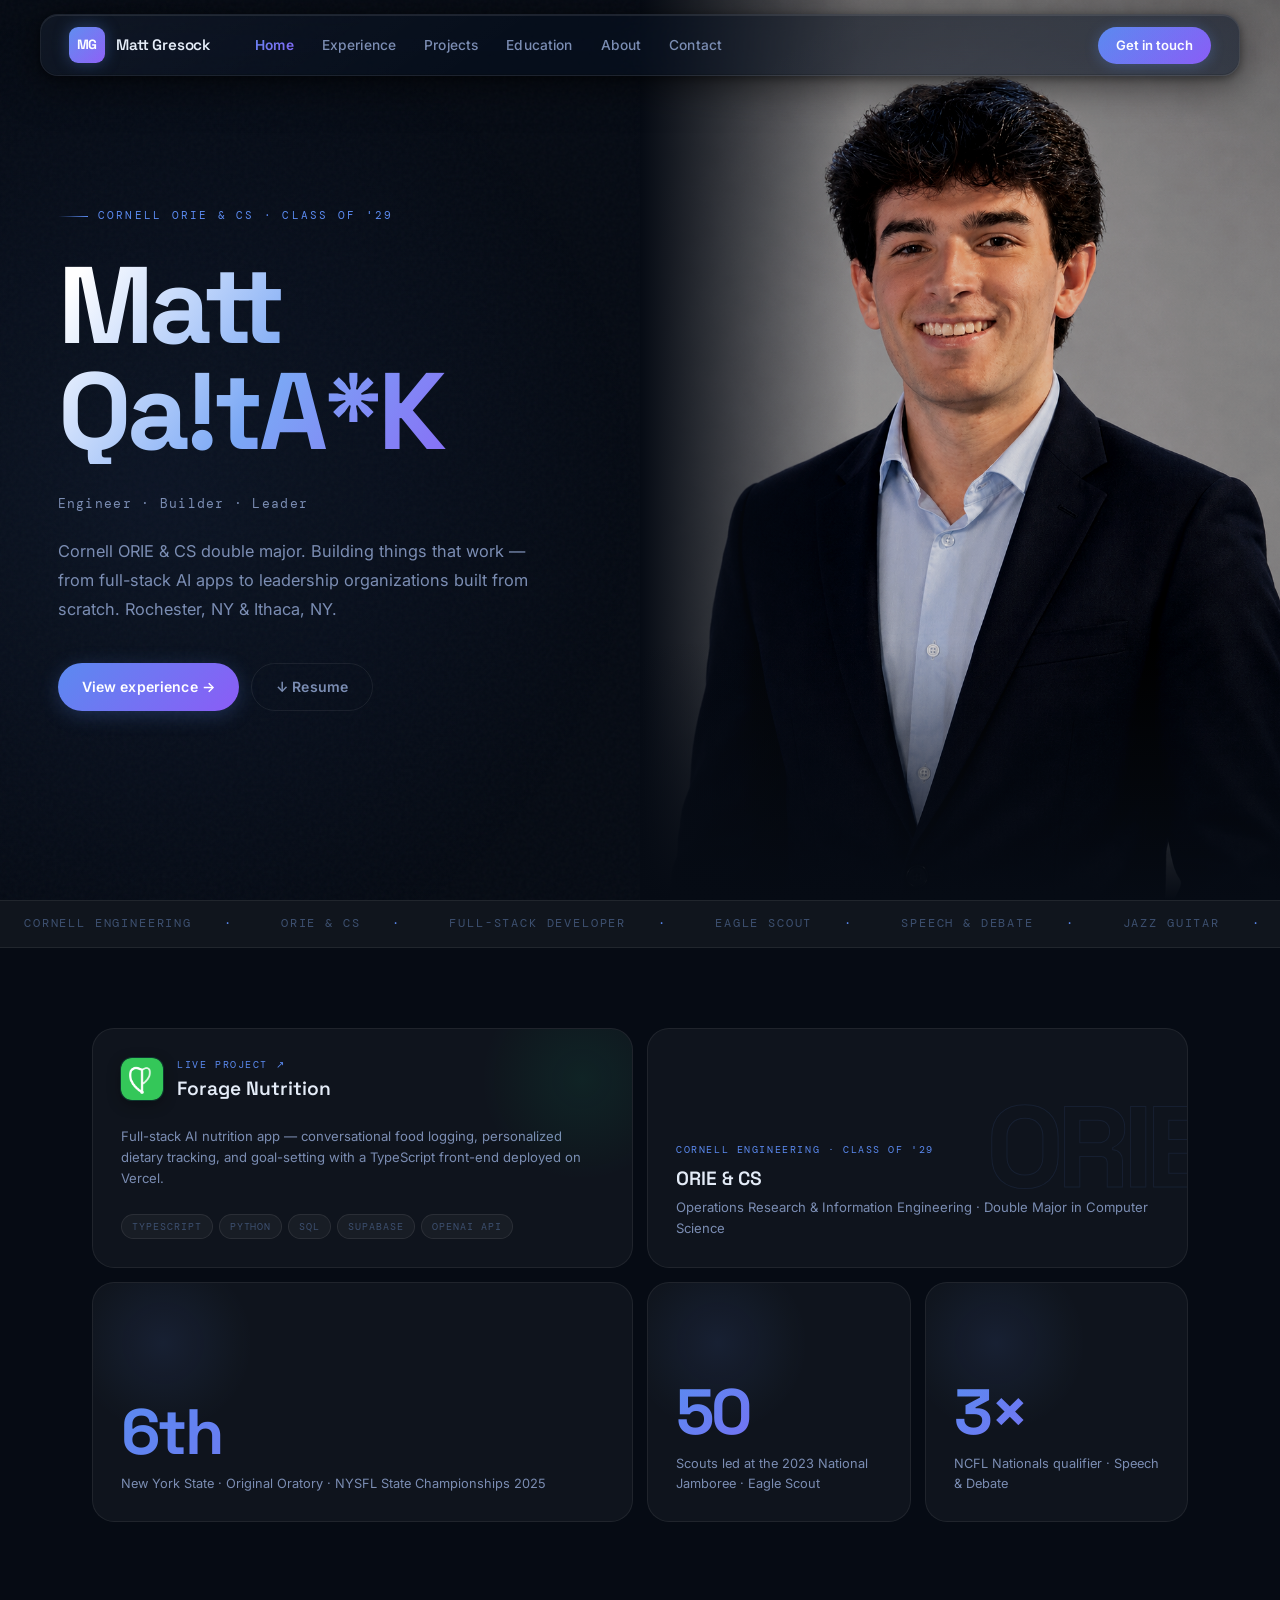
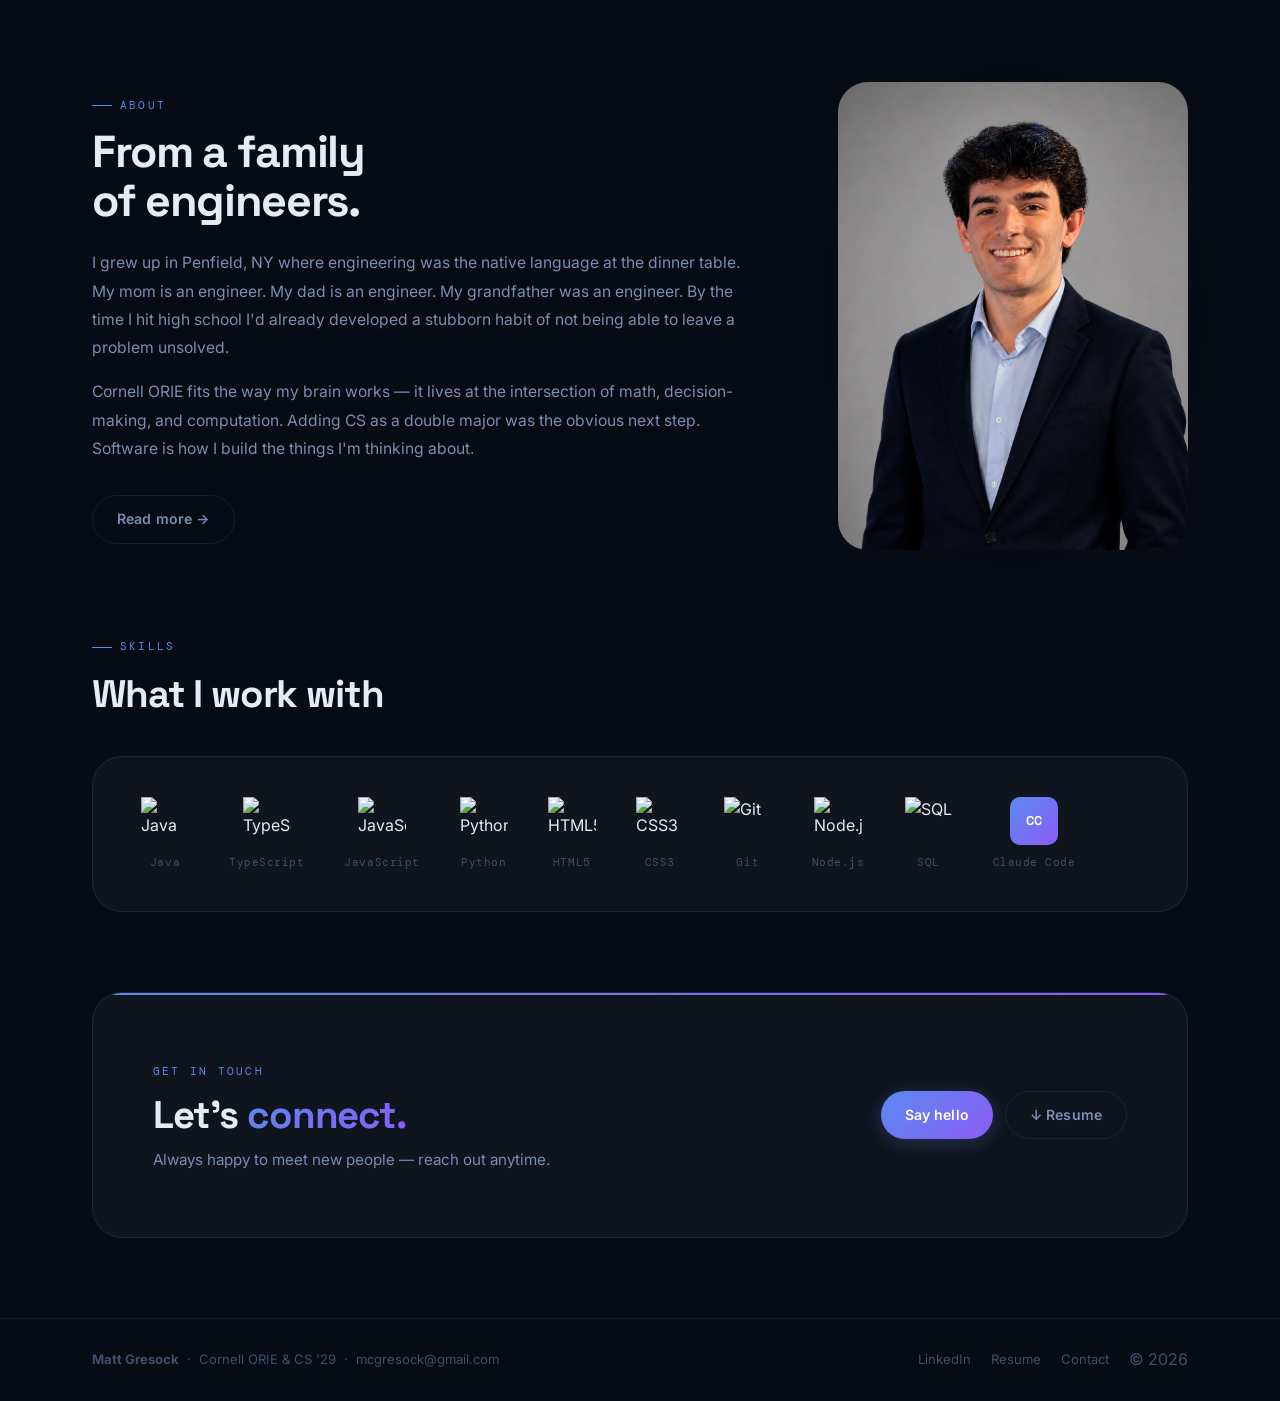
==== commit 1c54ecce: "Major redesign: liquid glass nav, hero overhaul, bento grid rebuild - Nav: floating liquid glass pil" ====
--- a/index.html
+++ b/index.html
@@ -34,106 +34,108 @@
   </nav>
 
   <main>
-    <div class="container">
-
-      <!-- ===== HERO ===== -->
-      <section class="hero">
-        <div class="hero-inner">
+
+    <!-- ===== HERO (full-viewport, outside container) ===== -->
+    <section class="hero">
+      <div class="hero-text-panel">
+        <div class="hero-text-inner">
           <div class="hero-eyebrow">Cornell ORIE &amp; CS · Class of '29</div>
-          <h1><span class="scramble gradient-text" data-text="Matt Gresock">Matt Gresock</span></h1>
+          <h1><span class="scramble" data-text="Matt Gresock">Matt Gresock</span></h1>
           <p class="hero-sub">Engineer · Builder · Leader</p>
           <p class="hero-desc">
             Cornell ORIE &amp; CS double major. Building things that work — from full-stack AI apps
-            to leadership organizations built from scratch. Based in Ithaca, NY.
+            to leadership organizations built from scratch. Rochester, NY &amp; Ithaca, NY.
           </p>
           <div class="hero-cta">
             <a href="experience.html" class="btn btn-primary magnetic">View experience →</a>
             <a href="Matthew-Gresock-Resume.pdf" target="_blank" class="btn btn-outline">↓ Resume</a>
           </div>
         </div>
-      </section>
-
-      <!-- ===== TICKER ===== -->
-      <div class="ticker-wrap">
-        <div class="ticker">
-          <span class="ticker-item">Cornell Engineering</span>
-          <span class="ticker-item">ORIE &amp; CS</span>
-          <span class="ticker-item">Full-Stack Developer</span>
-          <span class="ticker-item">Eagle Scout</span>
-          <span class="ticker-item">Speech &amp; Debate</span>
-          <span class="ticker-item">Jazz Guitar</span>
-          <span class="ticker-item">Sigma Nu</span>
-          <span class="ticker-item">Kappa Theta Pi</span>
-          <span class="ticker-item">AI · Python · SQL</span>
-          <span class="ticker-item">TypeScript</span>
-          <span class="ticker-item">Cornell Engineering</span>
-          <span class="ticker-item">ORIE &amp; CS</span>
-          <span class="ticker-item">Full-Stack Developer</span>
-          <span class="ticker-item">Eagle Scout</span>
-          <span class="ticker-item">Speech &amp; Debate</span>
-          <span class="ticker-item">Jazz Guitar</span>
-          <span class="ticker-item">Sigma Nu</span>
-          <span class="ticker-item">Kappa Theta Pi</span>
-          <span class="ticker-item">AI · Python · SQL</span>
-          <span class="ticker-item">TypeScript</span>
-        </div>
-      </div>
+      </div>
+      <div class="hero-photo-panel">
+        <img src="matt-headshot.png" alt="Matt Gresock" />
+      </div>
+    </section>
+
+    <!-- ===== TICKER (full-viewport) ===== -->
+    <div class="ticker-wrap">
+      <div class="ticker">
+        <span class="ticker-item">Cornell Engineering</span>
+        <span class="ticker-item">ORIE &amp; CS</span>
+        <span class="ticker-item">Full-Stack Developer</span>
+        <span class="ticker-item">Eagle Scout</span>
+        <span class="ticker-item">Speech &amp; Debate</span>
+        <span class="ticker-item">Jazz Guitar</span>
+        <span class="ticker-item">Sigma Nu</span>
+        <span class="ticker-item">Kappa Theta Pi</span>
+        <span class="ticker-item">AI · Python · SQL</span>
+        <span class="ticker-item">TypeScript</span>
+        <span class="ticker-item">Cornell Engineering</span>
+        <span class="ticker-item">ORIE &amp; CS</span>
+        <span class="ticker-item">Full-Stack Developer</span>
+        <span class="ticker-item">Eagle Scout</span>
+        <span class="ticker-item">Speech &amp; Debate</span>
+        <span class="ticker-item">Jazz Guitar</span>
+        <span class="ticker-item">Sigma Nu</span>
+        <span class="ticker-item">Kappa Theta Pi</span>
+        <span class="ticker-item">AI · Python · SQL</span>
+        <span class="ticker-item">TypeScript</span>
+      </div>
+    </div>
+
+    <div class="container">
 
       <!-- ===== BENTO GRID ===== -->
       <div class="bento-grid reveal">
 
-        <div class="bento-cell bento-featured">
-          <div class="bento-forage-logo">
-            <img src="FORAGE_LOGO.png" alt="Forage" />
-          </div>
-          <div class="bento-glow"></div>
-          <div class="bento-tag">Project · Live</div>
-          <div class="bento-title">Forage Nutrition</div>
-          <div class="bento-sub">Full-stack AI nutrition app — TypeScript, Python, SQL, Supabase, deployed on Vercel.</div>
-        </div>
-
-        <div class="bento-cell bento-stat">
-          <div class="bento-number">ORIE</div>
-          <div class="bento-label">Operations Research &amp; Information Engineering + CS Double Major</div>
-        </div>
-
-        <div class="bento-cell bento-stat">
-          <div class="bento-number">'29</div>
-          <div class="bento-label">Cornell University, College of Engineering, Class of 2029</div>
-        </div>
-
-        <div class="bento-cell bento-stat">
+        <!-- Cols 1–2, row 1: Forage -->
+        <a href="https://foragenutrition.vercel.app" target="_blank" rel="noopener" class="bento-cell bento-forage-card" style="grid-column: 1 / 3; grid-row: 1;">
+          <div class="bento-forage-header">
+            <div class="bento-forage-icon-sm">
+              <img src="FORAGE_LOGO.png" alt="Forage" />
+            </div>
+            <div class="bento-forage-header-text">
+              <div class="bento-tag" style="margin-bottom: 4px;">Live Project ↗</div>
+              <div class="bento-title" style="margin-bottom: 0;">Forage Nutrition</div>
+            </div>
+          </div>
+          <div class="bento-sub">Full-stack AI nutrition app — conversational food logging, personalized dietary tracking, and goal-setting with a TypeScript front-end deployed on Vercel.</div>
+          <div class="bento-stack-row">
+            <span class="bento-stack-pill">TypeScript</span>
+            <span class="bento-stack-pill">Python</span>
+            <span class="bento-stack-pill">SQL</span>
+            <span class="bento-stack-pill">Supabase</span>
+            <span class="bento-stack-pill">OpenAI API</span>
+          </div>
+        </a>
+
+        <!-- Cols 3–4, row 1: Cornell -->
+        <div class="bento-cell bento-cornell-card" style="grid-column: 3 / 5; grid-row: 1;">
+          <div class="bento-cornell-watermark" aria-hidden="true">ORIE</div>
+          <div class="bento-tag">Cornell Engineering · Class of '29</div>
+          <div class="bento-title">ORIE &amp; CS</div>
+          <div class="bento-sub">Operations Research &amp; Information Engineering · Double Major in Computer Science</div>
+        </div>
+
+        <!-- Cols 1–2, row 2: 6th in NY State OO -->
+        <div class="bento-cell bento-stat-card" style="grid-column: 1 / 3; grid-row: 2;">
+          <div class="bento-stat-glow"></div>
+          <div class="bento-number">6th</div>
+          <div class="bento-label">New York State · Original Oratory · NYSFL State Championships 2025</div>
+        </div>
+
+        <!-- Col 3, row 2: Eagle Scout -->
+        <div class="bento-cell bento-stat-card" style="grid-column: 3; grid-row: 2;">
+          <div class="bento-stat-glow"></div>
+          <div class="bento-number">50</div>
+          <div class="bento-label">Scouts led at the 2023 National Jamboree · Eagle Scout</div>
+        </div>
+
+        <!-- Col 4, row 2: NCFL Nationals -->
+        <div class="bento-cell bento-stat-card" style="grid-column: 4; grid-row: 2;">
+          <div class="bento-stat-glow"></div>
           <div class="bento-number">3×</div>
-          <div class="bento-label">NCFL Nationals qualifier · 6th Place, NY State Original Oratory 2025</div>
-        </div>
-
-        <div class="bento-cell bento-stat">
-          <div class="bento-number">Solo</div>
-          <div class="bento-label">Full-stack AI app designed, built &amp; shipped to production</div>
-        </div>
-
-        <div class="bento-cell bento-wide">
-          <div class="bento-tag">Leadership</div>
-          <div class="bento-title">Sigma Nu · Kappa Theta Pi</div>
-          <div class="bento-sub">Treasurer and New Member Class President at Cornell.</div>
-        </div>
-
-        <div class="bento-cell bento-wide">
-          <div class="bento-tag">Service</div>
-          <div class="bento-title">Eagle Scout</div>
-          <div class="bento-sub">Led a 50-member contingent at the 2023 National Jamboree.</div>
-        </div>
-
-        <div class="bento-cell bento-wide">
-          <div class="bento-tag">Work</div>
-          <div class="bento-title">Wegmans</div>
-          <div class="bento-sub">Managed 12+ self-checkout stations. Cash register operator &amp; self-checkout overseer.</div>
-        </div>
-
-        <div class="bento-cell bento-wide">
-          <div class="bento-tag">Music</div>
-          <div class="bento-title">Jazz &amp; Wind Ensemble</div>
-          <div class="bento-sub">Lead guitarist. Composed &amp; premiered an original jazz piece at senior concert.</div>
+          <div class="bento-label">NCFL Nationals qualifier · Speech &amp; Debate</div>
         </div>
 
       </div>
--- a/styles.css
+++ b/styles.css
@@ -27,7 +27,7 @@
 
 /* ===== RESET ===== */
 *, *::before, *::after { box-sizing: border-box; margin: 0; padding: 0; }
-html { scroll-behavior: smooth; }
+html { scroll-behavior: smooth; scroll-padding-top: 90px; }
 body {
   font-family: 'Inter', system-ui, sans-serif;
   background: var(--bg);
@@ -72,20 +72,45 @@
 
 /* ===== NAV ===== */
 .site-nav {
-  position: sticky;
-  top: 0;
+  position: fixed;
+  top: 14px;
+  left: 50%;
+  transform: translateX(-50%);
+  width: calc(100% - 40px);
+  max-width: 1200px;
   z-index: 100;
-  background: rgba(6, 11, 20, 0.85);
-  backdrop-filter: blur(18px);
-  -webkit-backdrop-filter: blur(18px);
-  border-bottom: 1px solid var(--border);
+  background: rgba(8, 16, 30, 0.58);
+  backdrop-filter: blur(40px) saturate(180%);
+  -webkit-backdrop-filter: blur(40px) saturate(180%);
+  border: 1px solid rgba(255, 255, 255, 0.09);
+  border-radius: 18px;
+  box-shadow:
+    inset 0 1px 0 rgba(255, 255, 255, 0.09),
+    inset 0 -1px 0 rgba(0, 0, 0, 0.15),
+    0 8px 40px rgba(0, 0, 0, 0.55),
+    0 2px 8px rgba(0, 0, 0, 0.4);
+}
+
+.site-nav::after {
+  content: '';
+  position: absolute;
+  inset: 0;
+  border-radius: 18px;
+  background: linear-gradient(
+    145deg,
+    rgba(255, 255, 255, 0.04) 0%,
+    transparent 40%,
+    transparent 60%,
+    rgba(91, 138, 240, 0.03) 100%
+  );
+  pointer-events: none;
 }
 
 .nav-inner {
-  max-width: var(--max);
-  margin: 0 auto;
-  padding: 0 32px;
-  height: 68px;
+  position: relative;
+  max-width: none;
+  padding: 0 28px;
+  height: 60px;
   display: flex;
   align-items: center;
   gap: 32px;
@@ -94,25 +119,26 @@
 .brand {
   display: flex;
   align-items: center;
-  gap: 10px;
+  gap: 11px;
   flex-shrink: 0;
   text-decoration: none;
 }
 
 .brand-mark {
-  width: 34px;
-  height: 34px;
-  border-radius: 8px;
+  width: 36px;
+  height: 36px;
+  border-radius: 9px;
   background: var(--grad);
   display: flex;
   align-items: center;
   justify-content: center;
   font-family: 'Space Grotesk', sans-serif;
   font-weight: 700;
-  font-size: 0.82rem;
+  font-size: 0.84rem;
   color: #fff;
   letter-spacing: -0.02em;
   flex-shrink: 0;
+  box-shadow: 0 0 16px rgba(91,138,240,0.35);
 }
 
 .brand-name {
@@ -126,40 +152,49 @@
 .nav-links {
   display: flex;
   align-items: center;
-  gap: 4px;
+  gap: 2px;
   flex: 1;
 }
 
 .nav-links a {
-  font-size: 0.875rem;
+  font-size: 0.86rem;
   font-weight: 500;
   color: var(--text-muted);
-  padding: 6px 12px;
+  padding: 6px 13px;
   border-radius: var(--r-sm);
   transition: color 0.2s, background 0.2s;
-}
-
-.nav-links a:hover,
-.nav-links a.active {
+  letter-spacing: 0.01em;
+}
+
+.nav-links a:hover {
   color: var(--text);
   background: var(--surface-hover);
+}
+
+.nav-links a.active {
+  background: var(--grad);
+  -webkit-background-clip: text;
+  -webkit-text-fill-color: transparent;
+  background-clip: text;
+  font-weight: 600;
 }
 
 .nav-cta {
   margin-left: auto;
   font-size: 0.82rem;
   font-weight: 600;
-  color: var(--blue);
-  padding: 7px 16px;
-  border: 1px solid rgba(91, 138, 240, 0.3);
+  color: #fff;
+  padding: 8px 18px;
+  background: var(--grad);
   border-radius: 50px;
-  transition: background 0.2s, border-color 0.2s;
+  transition: opacity 0.2s, box-shadow 0.2s;
   white-space: nowrap;
+  box-shadow: 0 2px 14px rgba(91,138,240,0.3);
 }
 
 .nav-cta:hover {
-  background: var(--blue-soft);
-  border-color: var(--blue);
+  opacity: 0.88;
+  box-shadow: 0 4px 20px rgba(91,138,240,0.45);
 }
 
 .nav-toggle {
@@ -185,52 +220,130 @@
 
 /* ===== HERO (homepage) ===== */
 .hero {
-  padding: 120px 0 80px;
+  min-height: 100vh;
+  display: grid;
+  grid-template-columns: 1fr 1fr;
+  overflow: hidden;
   position: relative;
 }
 
-.hero-inner {
-  display: grid;
-  grid-template-columns: 1fr;
-  max-width: 720px;
+.hero::before {
+  content: '';
+  position: absolute;
+  inset: 0;
+  background:
+    radial-gradient(ellipse 55% 80% at 12% 55%, rgba(91, 138, 240, 0.08) 0%, transparent 70%),
+    radial-gradient(ellipse 45% 60% at 80% 15%, rgba(139, 92, 246, 0.06) 0%, transparent 70%);
+  pointer-events: none;
+  z-index: 0;
+}
+
+.hero-text-panel {
+  display: flex;
+  align-items: center;
+  padding: 110px 48px 100px max(40px, 4.5vw);
+  position: relative;
+  z-index: 1;
+}
+
+.hero-text-inner {
+  max-width: 580px;
+  position: relative;
+}
+
+.hero-photo-panel {
+  position: relative;
+  overflow: hidden;
+  will-change: transform;
+}
+
+.hero-photo-panel::before {
+  content: '';
+  position: absolute;
+  top: 0; left: 0; bottom: 0;
+  width: 220px;
+  background: linear-gradient(to right, var(--bg), transparent);
+  z-index: 2;
+  pointer-events: none;
+}
+
+.hero-photo-panel::after {
+  content: '';
+  position: absolute;
+  bottom: 0; left: 0; right: 0;
+  height: 260px;
+  background: linear-gradient(to top, var(--bg), transparent);
+  z-index: 2;
+  pointer-events: none;
+}
+
+.hero-photo-panel img {
+  position: absolute;
+  inset: 0;
+  width: 100%;
+  height: 100%;
+  object-fit: cover;
+  object-position: center 8%;
+  display: block;
+  filter: contrast(1.06) brightness(0.88) saturate(0.9);
 }
 
 .hero-eyebrow {
   display: inline-flex;
   align-items: center;
-  gap: 8px;
+  gap: 10px;
   font-family: 'DM Mono', monospace;
-  font-size: 0.72rem;
-  letter-spacing: 0.18em;
+  font-size: 0.7rem;
+  letter-spacing: 0.2em;
   text-transform: uppercase;
   color: var(--blue);
-  margin-bottom: 24px;
+  margin-bottom: 28px;
+  opacity: 0;
+  animation: heroFadeUp 0.9s cubic-bezier(0.16, 1, 0.3, 1) forwards;
+  animation-delay: 0.05s;
 }
 
 .hero-eyebrow::before {
   content: '';
   display: block;
-  width: 28px;
+  width: 30px;
   height: 1px;
-  background: var(--blue);
+  background: linear-gradient(to right, transparent, var(--blue));
 }
 
 .hero h1 {
   font-family: 'Space Grotesk', sans-serif;
-  font-size: clamp(3rem, 7vw, 5.5rem);
+  font-size: clamp(4.5rem, 8.5vw, 8.5rem);
   font-weight: 700;
   letter-spacing: -0.04em;
-  line-height: 1.04;
+  line-height: 0.97;
   color: var(--text);
-  margin-bottom: 28px;
+  margin-bottom: 30px;
+  opacity: 0;
+  animation: heroFadeUp 1s cubic-bezier(0.16, 1, 0.3, 1) forwards;
+  animation-delay: 0.2s;
+}
+
+.hero h1 .scramble {
+  display: inline-block;
+  background: linear-gradient(125deg, #ffffff 5%, #7ba8f5 45%, var(--purple) 90%);
+  -webkit-background-clip: text;
+  -webkit-text-fill-color: transparent;
+  background-clip: text;
 }
 
 .hero-sub {
   font-family: 'DM Mono', monospace;
-  font-size: 0.85rem;
-  color: var(--text-dim);
-  margin-bottom: 16px;
-  letter-spacing: 0.04em;
+  font-size: 0.8rem;
+  color: var(--text-muted);
+  margin-bottom: 22px;
+  letter-spacing: 0.1em;
+}
+
+.hero .hero-sub {
+  opacity: 0;
+  animation: heroFadeUp 0.9s cubic-bezier(0.16, 1, 0.3, 1) forwards;
+  animation-delay: 0.38s;
 }
 
 .hero-sub .sep {
@@ -239,18 +352,25 @@
 }
 
 .hero p.hero-desc {
-  font-size: 1.05rem;
-  color: var(--text-muted);
-  line-height: 1.75;
-  max-width: 580px;
-  margin-bottom: 36px;
+  font-size: 1.02rem;
+  color: var(--text-muted);
+  line-height: 1.8;
+  max-width: 500px;
+  margin-bottom: 38px;
+  opacity: 0;
+  animation: heroFadeUp 0.9s cubic-bezier(0.16, 1, 0.3, 1) forwards;
+  animation-delay: 0.5s;
 }
 
 .hero-cta {
   display: flex;
   gap: 12px;
   flex-wrap: wrap;
-}
+  opacity: 0;
+  animation: heroFadeUp 0.9s cubic-bezier(0.16, 1, 0.3, 1) forwards;
+  animation-delay: 0.65s;
+}
+
 
 /* ===== GRADIENT TEXT ===== */
 .gradient-text {
@@ -356,9 +476,10 @@
 /* ===== BENTO GRID ===== */
 .bento-grid {
   display: grid;
-  grid-template-columns: repeat(12, 1fr);
-  grid-auto-rows: 180px;
+  grid-template-columns: 1fr 1fr 1fr 1fr;
+  grid-template-rows: 240px 240px;
   gap: 14px;
+  margin-top: 0;
   margin-bottom: 80px;
 }
 
@@ -380,15 +501,114 @@
   transform: translateY(-2px);
 }
 
-.bento-stat { grid-column: span 3; }
-.bento-wide { grid-column: span 4; }
-.bento-half { grid-column: span 6; }
-.bento-featured { grid-column: span 4; grid-row: span 2; }
-.bento-tall     { grid-column: span 3; grid-row: span 2; }
-
+/* ── Forage card ──────────────────────────────────── */
+.bento-forage-card {
+  justify-content: space-between;
+  cursor: pointer;
+  text-decoration: none;
+  color: inherit;
+  gap: 16px;
+}
+
+.bento-forage-card::after {
+  content: '';
+  position: absolute;
+  top: -60px;
+  right: -60px;
+  width: 220px;
+  height: 220px;
+  background: radial-gradient(circle, rgba(16, 217, 138, 0.08) 0%, transparent 65%);
+  pointer-events: none;
+}
+
+.bento-forage-header {
+  display: flex;
+  align-items: center;
+  gap: 14px;
+}
+
+.bento-forage-icon-sm {
+  width: 42px;
+  height: 42px;
+  border-radius: 11px;
+  overflow: hidden;
+  flex-shrink: 0;
+  box-shadow: 0 0 0 1px rgba(16, 217, 138, 0.2), 0 4px 14px rgba(0,0,0,0.35);
+}
+
+.bento-forage-icon-sm img {
+  width: 100%;
+  height: 100%;
+  object-fit: cover;
+  display: block;
+}
+
+.bento-forage-header-text {
+  display: flex;
+  flex-direction: column;
+}
+
+.bento-stack-row {
+  display: flex;
+  flex-wrap: wrap;
+  gap: 6px;
+}
+
+.bento-stack-pill {
+  font-family: 'DM Mono', monospace;
+  font-size: 0.6rem;
+  letter-spacing: 0.1em;
+  text-transform: uppercase;
+  color: var(--text-dim);
+  background: rgba(255,255,255,0.04);
+  border: 1px solid rgba(255,255,255,0.08);
+  padding: 4px 10px;
+  border-radius: 50px;
+  white-space: nowrap;
+}
+
+/* ── Cornell card ─────────────────────────────────── */
+.bento-cornell-card {
+  justify-content: flex-end;
+  overflow: hidden;
+}
+
+.bento-cornell-watermark {
+  position: absolute;
+  top: 50%;
+  right: -16px;
+  transform: translateY(-50%);
+  font-family: 'Space Grotesk', sans-serif;
+  font-size: clamp(5rem, 9vw, 8rem);
+  font-weight: 700;
+  letter-spacing: -0.06em;
+  line-height: 1;
+  color: transparent;
+  -webkit-text-stroke: 1px rgba(91, 138, 240, 0.1);
+  pointer-events: none;
+  user-select: none;
+}
+
+/* ── Stat cards (50, 3×) ──────────────────────────── */
+.bento-stat-card {
+  justify-content: flex-end;
+}
+
+.bento-stat-glow {
+  position: absolute;
+  top: -30px;
+  left: -20px;
+  width: 180px;
+  height: 180px;
+  border-radius: 50%;
+  background: radial-gradient(circle, rgba(91,138,240,0.1) 0%, transparent 70%);
+  pointer-events: none;
+}
+
+/* ── Shared bento content pieces ─────────────────── */
 .bento-number {
   font-family: 'Space Grotesk', sans-serif;
-  font-size: clamp(2rem, 4vw, 3rem);
+  font-size: clamp(3rem, 5vw, 4rem);
   font-weight: 700;
   letter-spacing: -0.04em;
   background: var(--grad);
@@ -396,69 +616,39 @@
   -webkit-text-fill-color: transparent;
   background-clip: text;
   line-height: 1;
-  margin-bottom: 8px;
+  margin-bottom: 10px;
 }
 
 .bento-label {
-  font-family: 'DM Mono', monospace;
-  font-size: 0.68rem;
-  letter-spacing: 0.14em;
-  text-transform: uppercase;
-  color: var(--text-dim);
-  line-height: 1.5;
+  font-size: 0.8rem;
+  color: var(--text-muted);
+  line-height: 1.55;
 }
 
 .bento-title {
   font-family: 'Space Grotesk', sans-serif;
-  font-size: 1.1rem;
+  font-size: 1.2rem;
   font-weight: 600;
   color: var(--text);
   margin-bottom: 6px;
+  line-height: 1.25;
 }
 
 .bento-sub {
   font-size: 0.82rem;
   color: var(--text-muted);
-  line-height: 1.5;
+  line-height: 1.6;
 }
 
 .bento-tag {
   display: inline-flex;
   align-items: center;
-  gap: 6px;
   font-family: 'DM Mono', monospace;
-  font-size: 0.68rem;
-  letter-spacing: 0.1em;
+  font-size: 0.62rem;
+  letter-spacing: 0.16em;
   text-transform: uppercase;
   color: var(--blue);
-  margin-bottom: 12px;
-}
-
-.bento-forage-logo {
-  position: absolute;
-  top: 24px;
-  right: 24px;
-  width: 56px;
-  height: 56px;
-  border-radius: 14px;
-  overflow: hidden;
-}
-
-.bento-forage-logo img {
-  width: 100%;
-  height: 100%;
-  object-fit: cover;
-}
-
-.bento-glow {
-  position: absolute;
-  top: -40px;
-  right: -40px;
-  width: 180px;
-  height: 180px;
-  border-radius: 50%;
-  background: radial-gradient(circle, rgba(91,138,240,0.12) 0%, transparent 70%);
-  pointer-events: none;
+  margin-bottom: 10px;
 }
 
 /* ===== SECTION LABELS / TITLES ===== */
@@ -671,14 +861,6 @@
   background: radial-gradient(ellipse at center, rgba(91,138,240,0.14) 0%, transparent 70%);
   z-index: 0;
   pointer-events: none;
-}
-
-.hero-sub {
-  font-family: 'DM Mono', monospace;
-  font-size: 0.85rem;
-  color: var(--text-dim);
-  margin-bottom: 28px;
-  letter-spacing: 0.04em;
 }
 
 /* ===== EDUCATION CARDS ===== */
@@ -791,6 +973,7 @@
   display: flex;
   align-items: center;
   justify-content: center;
+  align-self: center;
 }
 
 .edu-logo-box {
@@ -803,6 +986,7 @@
   align-items: center;
   justify-content: center;
   overflow: hidden;
+  margin: 0 auto;
 }
 
 .edu-logo-cornell { background: transparent; border-color: transparent; }
@@ -1409,7 +1593,12 @@
 /* ===== KEYFRAMES ===== */
 @keyframes blink {
   0%, 100% { opacity: 1; }
-  50%       { opacity: 0.3; }
+  50%       { opacity: 0; }
+}
+
+@keyframes heroFadeUp {
+  from { opacity: 0; transform: translateY(30px); }
+  to   { opacity: 1; transform: none; }
 }
 
 @keyframes ticker {
@@ -1424,9 +1613,25 @@
 
 /* ===== RESPONSIVE ===== */
 @media (max-width: 1024px) {
-  .bento-grid { grid-auto-rows: 160px; }
-  .bento-stat { grid-column: span 4; }
-  .bento-featured { grid-column: span 6; }
+  .bento-grid {
+    grid-template-rows: 210px 210px;
+  }
+  .hero-text-panel {
+    padding: 90px 40px 90px max(32px, 4vw);
+  }
+}
+
+@media (max-width: 900px) {
+  .bento-grid {
+    grid-template-columns: 1fr 1fr;
+    grid-template-rows: none;
+    grid-auto-rows: minmax(160px, auto);
+    gap: 10px;
+  }
+  .bento-grid > * {
+    grid-column: span 1 !important;
+    grid-row: span 1 !important;
+  }
 }
 
 @media (max-width: 900px) {
@@ -1477,6 +1682,22 @@
 
 @media (max-width: 768px) {
   .container { padding: 0 20px; }
+
+  /* Reset nav to full-width sticky on mobile */
+  .site-nav {
+    position: sticky;
+    top: 0;
+    left: auto;
+    transform: none;
+    width: 100%;
+    max-width: none;
+    border-radius: 0;
+    border: none;
+    border-bottom: 1px solid var(--border);
+    background: rgba(6, 11, 20, 0.94);
+    box-shadow: none;
+  }
+  .site-nav::after { display: none; }
 
   .nav-inner { gap: 16px; }
   .nav-links  { display: none; }
@@ -1486,7 +1707,7 @@
     align-items: flex-start;
     gap: 4px;
     position: absolute;
-    top: 68px;
+    top: 60px;
     left: 0;
     right: 0;
     background: rgba(6,11,20,0.97);
@@ -1499,25 +1720,26 @@
   .nav-toggle { display: flex; }
   .nav-cta    { display: none; }
 
-  .hero { padding: 80px 0 60px; }
-  .hero h1 { font-size: clamp(2.4rem, 10vw, 3.5rem); }
+  .hero {
+    grid-template-columns: 1fr;
+    min-height: unset;
+  }
+  .hero-photo-panel {
+    height: 480px;
+    order: -1;
+  }
+  .hero-photo-panel::before { display: none; }
+  .hero-photo-panel::after { height: 120px; }
+  .hero-text-panel {
+    padding: 60px 20px 60px 20px;
+  }
+  .hero h1 { font-size: clamp(2.8rem, 10vw, 3.8rem); }
 
   .bento-grid {
-    grid-template-columns: 1fr 1fr;
-    grid-auto-rows: auto;
-    gap: 10px;
+    grid-auto-rows: minmax(150px, auto);
   }
 
-  .bento-stat,
-  .bento-wide,
-  .bento-half,
-  .bento-featured,
-  .bento-tall {
-    grid-column: span 1;
-    grid-row: span 1;
-  }
-
-  .bento-cell { padding: 22px 20px; min-height: 130px; }
+  .bento-cell { padding: 22px 20px; }
 
   .page-hero { padding: 72px 0 48px; }
 
@@ -1540,9 +1762,4 @@
   .hero h1 { font-size: 2.2rem; }
   .page-hero h1 { font-size: 2rem; }
   .bento-grid { grid-template-columns: 1fr; }
-  .bento-stat,
-  .bento-wide,
-  .bento-half,
-  .bento-featured,
-  .bento-tall { grid-column: span 1; }
-}
+}
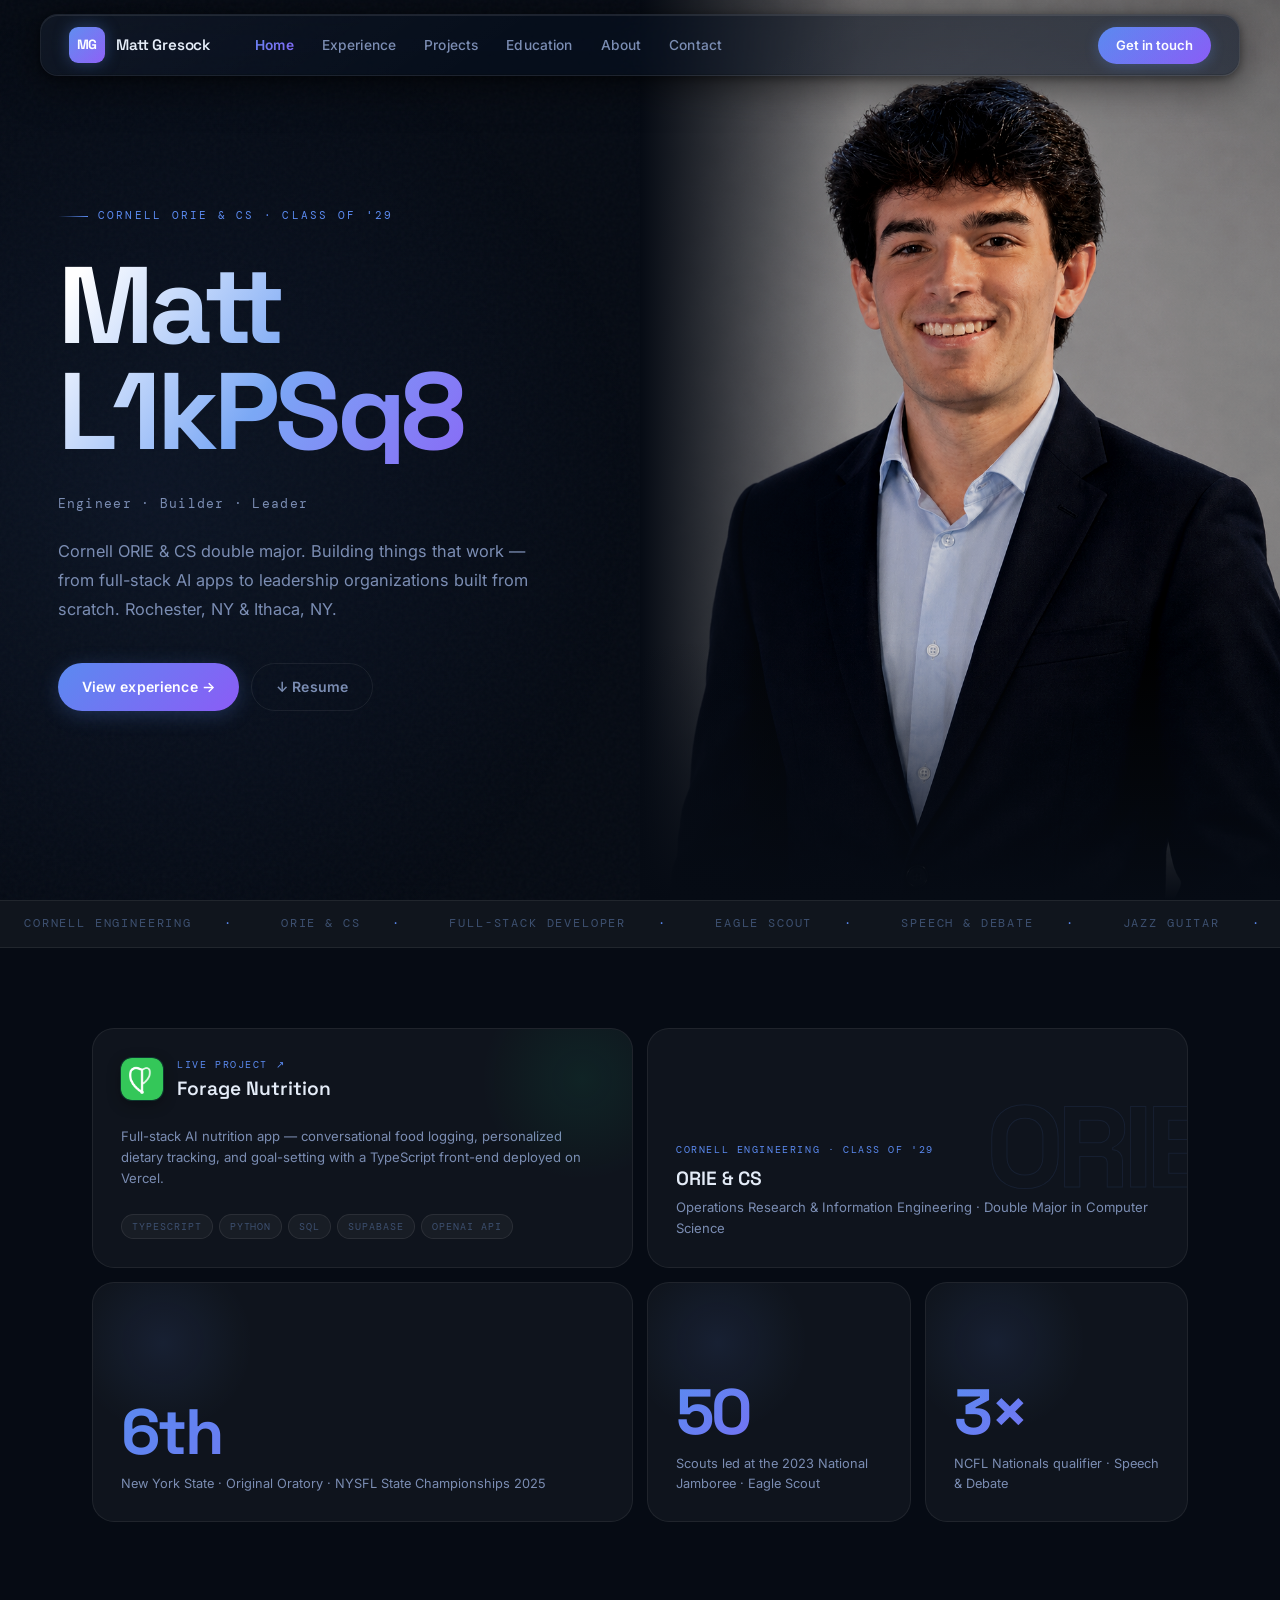
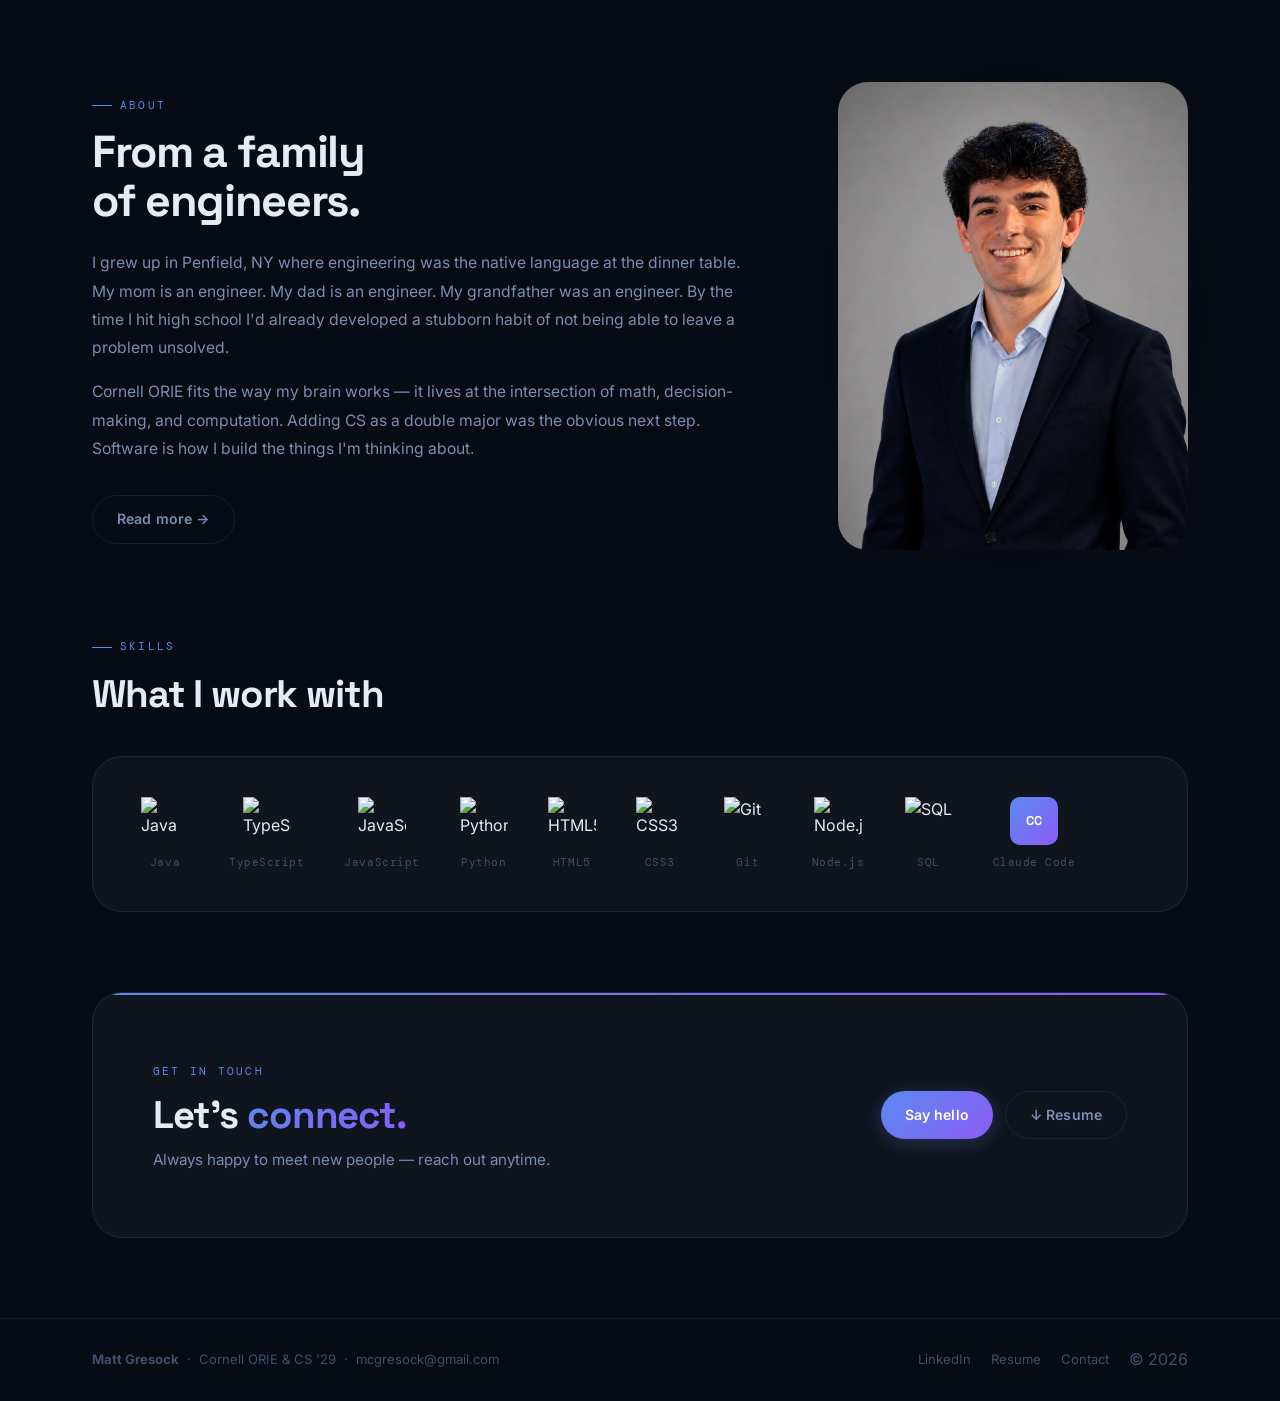
==== commit 5e1313c5: "Add MG favicon to all pages SVG favicon matching brand mark: blue-purple gradient rounded square wit" ====
--- a/index.html
+++ b/index.html
@@ -5,6 +5,7 @@
   <meta name="viewport" content="width=device-width, initial-scale=1.0" />
   <title>Matt Gresock — Cornell Engineering '29</title>
   <meta name="description" content="Matt Gresock — Cornell ORIE & CS, software developer, Eagle Scout, Penfield NY." />
+  <link rel="icon" type="image/svg+xml" href="favicon.svg" />
   <link rel="preconnect" href="https://fonts.googleapis.com" />
   <link rel="preconnect" href="https://fonts.gstatic.com" crossorigin />
   <link href="https://fonts.googleapis.com/css2?family=Space+Grotesk:wght@300;400;500;600;700&family=Inter:wght@300;400;500;600;700&family=DM+Mono:ital,wght@0,400;0,500;1,400&display=swap" rel="stylesheet" />
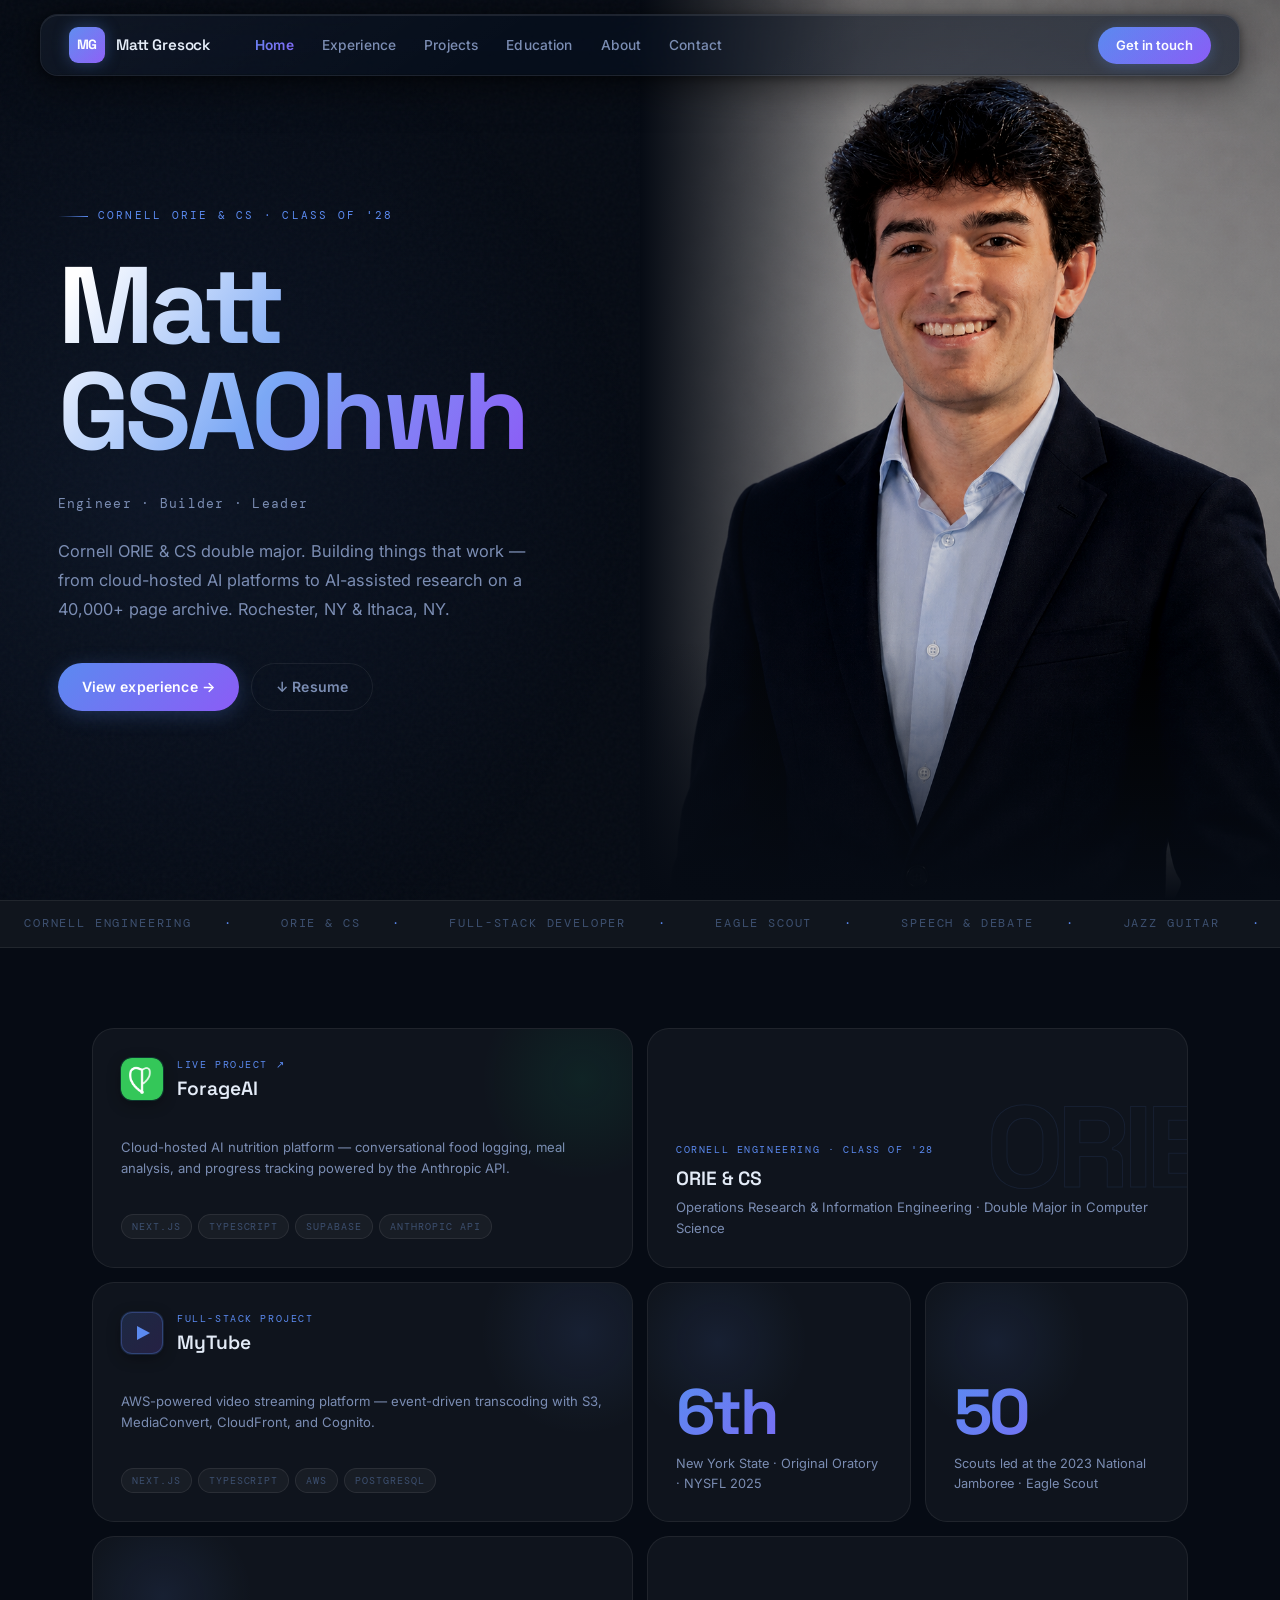
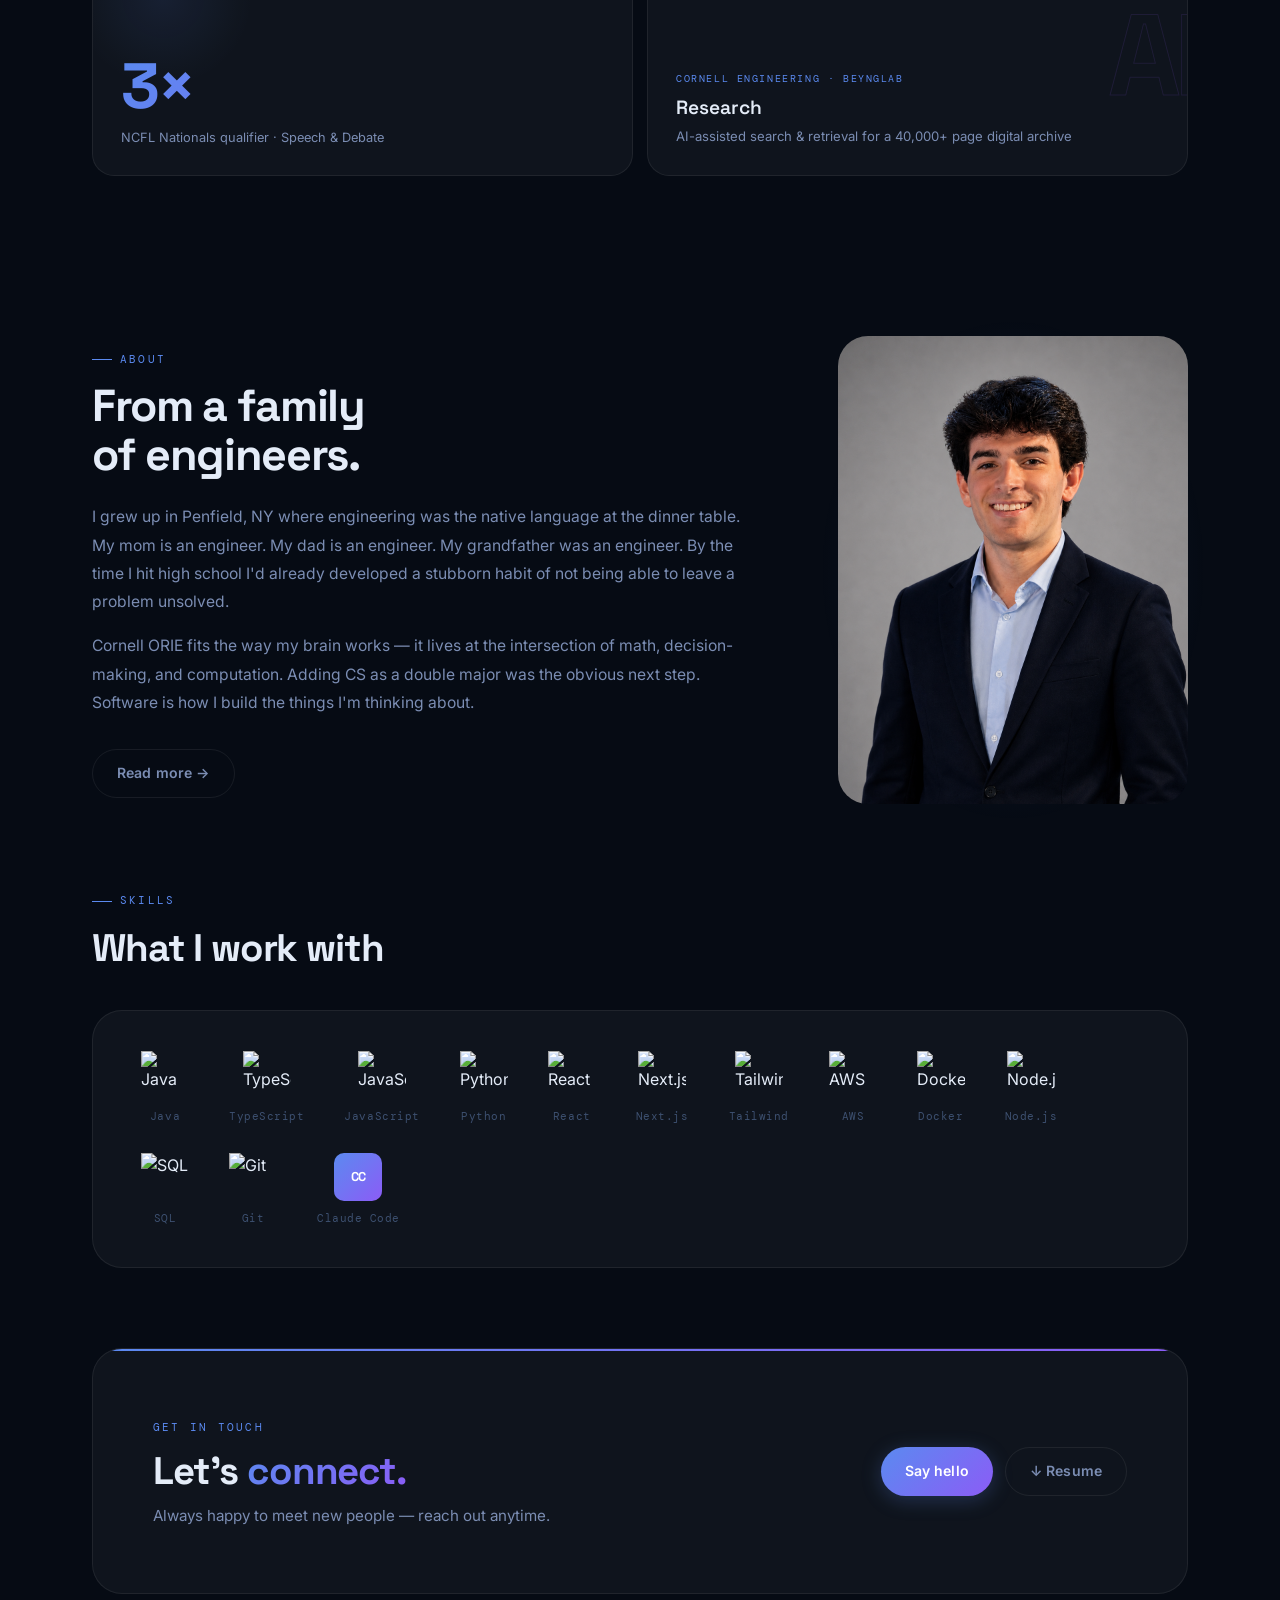
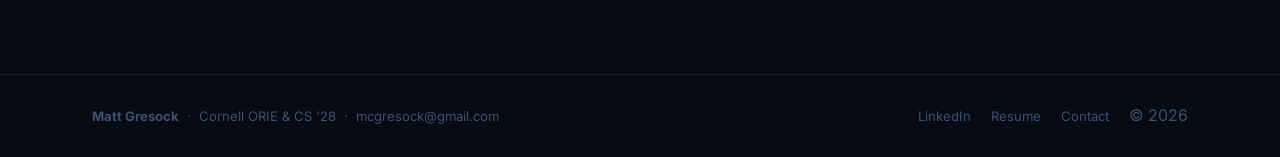
==== commit ab4ff5b6: "Update portfolio to match July 2026 resume Graduation moved to May 2028 across all six pages, plus t" ====
--- a/index.html
+++ b/index.html
@@ -3,8 +3,8 @@
 <head>
   <meta charset="UTF-8" />
   <meta name="viewport" content="width=device-width, initial-scale=1.0" />
-  <title>Matt Gresock — Cornell Engineering '29</title>
-  <meta name="description" content="Matt Gresock — Cornell ORIE & CS, software developer, Eagle Scout, Penfield NY." />
+  <title>Matt Gresock — Cornell Engineering '28</title>
+  <meta name="description" content="Matt Gresock — Cornell ORIE & CS '28, full-stack developer, undergraduate researcher, Eagle Scout. Rochester, NY." />
   <link rel="icon" type="image/svg+xml" href="favicon.svg" />
   <link rel="preconnect" href="https://fonts.googleapis.com" />
   <link rel="preconnect" href="https://fonts.gstatic.com" crossorigin />
@@ -40,12 +40,12 @@
     <section class="hero">
       <div class="hero-text-panel">
         <div class="hero-text-inner">
-          <div class="hero-eyebrow">Cornell ORIE &amp; CS · Class of '29</div>
+          <div class="hero-eyebrow">Cornell ORIE &amp; CS · Class of '28</div>
           <h1><span class="scramble" data-text="Matt Gresock">Matt Gresock</span></h1>
           <p class="hero-sub">Engineer · Builder · Leader</p>
           <p class="hero-desc">
-            Cornell ORIE &amp; CS double major. Building things that work — from full-stack AI apps
-            to leadership organizations built from scratch. Rochester, NY &amp; Ithaca, NY.
+            Cornell ORIE &amp; CS double major. Building things that work — from cloud-hosted AI
+            platforms to AI-assisted research on a 40,000+ page archive. Rochester, NY &amp; Ithaca, NY.
           </p>
           <div class="hero-cta">
             <a href="experience.html" class="btn btn-primary magnetic">View experience →</a>
@@ -70,6 +70,8 @@
         <span class="ticker-item">Sigma Nu</span>
         <span class="ticker-item">Kappa Theta Pi</span>
         <span class="ticker-item">AI · Python · SQL</span>
+        <span class="ticker-item">AWS · Next.js · React</span>
+        <span class="ticker-item">Cornell Research</span>
         <span class="ticker-item">TypeScript</span>
         <span class="ticker-item">Cornell Engineering</span>
         <span class="ticker-item">ORIE &amp; CS</span>
@@ -80,6 +82,8 @@
         <span class="ticker-item">Sigma Nu</span>
         <span class="ticker-item">Kappa Theta Pi</span>
         <span class="ticker-item">AI · Python · SQL</span>
+        <span class="ticker-item">AWS · Next.js · React</span>
+        <span class="ticker-item">Cornell Research</span>
         <span class="ticker-item">TypeScript</span>
       </div>
     </div>
@@ -97,46 +101,71 @@
             </div>
             <div class="bento-forage-header-text">
               <div class="bento-tag" style="margin-bottom: 4px;">Live Project ↗</div>
-              <div class="bento-title" style="margin-bottom: 0;">Forage Nutrition</div>
-            </div>
-          </div>
-          <div class="bento-sub">Full-stack AI nutrition app — conversational food logging, personalized dietary tracking, and goal-setting with a TypeScript front-end deployed on Vercel.</div>
+              <div class="bento-title" style="margin-bottom: 0;">ForageAI</div>
+            </div>
+          </div>
+          <div class="bento-sub">Cloud-hosted AI nutrition platform — conversational food logging, meal analysis, and progress tracking powered by the Anthropic API.</div>
           <div class="bento-stack-row">
+            <span class="bento-stack-pill">Next.js</span>
             <span class="bento-stack-pill">TypeScript</span>
-            <span class="bento-stack-pill">Python</span>
-            <span class="bento-stack-pill">SQL</span>
             <span class="bento-stack-pill">Supabase</span>
-            <span class="bento-stack-pill">OpenAI API</span>
+            <span class="bento-stack-pill">Anthropic API</span>
           </div>
         </a>
 
         <!-- Cols 3–4, row 1: Cornell -->
         <div class="bento-cell bento-cornell-card" style="grid-column: 3 / 5; grid-row: 1;">
           <div class="bento-cornell-watermark" aria-hidden="true">ORIE</div>
-          <div class="bento-tag">Cornell Engineering · Class of '29</div>
+          <div class="bento-tag">Cornell Engineering · Class of '28</div>
           <div class="bento-title">ORIE &amp; CS</div>
           <div class="bento-sub">Operations Research &amp; Information Engineering · Double Major in Computer Science</div>
         </div>
 
-        <!-- Cols 1–2, row 2: 6th in NY State OO -->
-        <div class="bento-cell bento-stat-card" style="grid-column: 1 / 3; grid-row: 2;">
+        <!-- Cols 1–2, row 2: MyTube -->
+        <div class="bento-cell bento-mytube-card" style="grid-column: 1 / 3; grid-row: 2;">
+          <div class="bento-mytube-header">
+            <div class="bento-mytube-icon"></div>
+            <div class="bento-forage-header-text">
+              <div class="bento-tag" style="margin-bottom: 4px;">Full-Stack Project</div>
+              <div class="bento-title" style="margin-bottom: 0;">MyTube</div>
+            </div>
+          </div>
+          <div class="bento-sub">AWS-powered video streaming platform — event-driven transcoding with S3, MediaConvert, CloudFront, and Cognito.</div>
+          <div class="bento-stack-row">
+            <span class="bento-stack-pill">Next.js</span>
+            <span class="bento-stack-pill">TypeScript</span>
+            <span class="bento-stack-pill">AWS</span>
+            <span class="bento-stack-pill">PostgreSQL</span>
+          </div>
+        </div>
+
+        <!-- Col 3, row 2: 6th in NY State OO -->
+        <div class="bento-cell bento-stat-card" style="grid-column: 3; grid-row: 2;">
           <div class="bento-stat-glow"></div>
           <div class="bento-number">6th</div>
-          <div class="bento-label">New York State · Original Oratory · NYSFL State Championships 2025</div>
-        </div>
-
-        <!-- Col 3, row 2: Eagle Scout -->
-        <div class="bento-cell bento-stat-card" style="grid-column: 3; grid-row: 2;">
+          <div class="bento-label">New York State · Original Oratory · NYSFL 2025</div>
+        </div>
+
+        <!-- Col 4, row 2: Eagle Scout -->
+        <div class="bento-cell bento-stat-card" style="grid-column: 4; grid-row: 2;">
           <div class="bento-stat-glow"></div>
           <div class="bento-number">50</div>
           <div class="bento-label">Scouts led at the 2023 National Jamboree · Eagle Scout</div>
         </div>
 
-        <!-- Col 4, row 2: NCFL Nationals -->
-        <div class="bento-cell bento-stat-card" style="grid-column: 4; grid-row: 2;">
+        <!-- Cols 1–2, row 3: NCFL Nationals -->
+        <div class="bento-cell bento-stat-card" style="grid-column: 1 / 3; grid-row: 3;">
           <div class="bento-stat-glow"></div>
           <div class="bento-number">3×</div>
           <div class="bento-label">NCFL Nationals qualifier · Speech &amp; Debate</div>
+        </div>
+
+        <!-- Cols 3–4, row 3: Cornell Research -->
+        <div class="bento-cell bento-research-card" style="grid-column: 3 / 5; grid-row: 3;">
+          <div class="bento-research-watermark" aria-hidden="true">AI</div>
+          <div class="bento-tag">Cornell Engineering · BeyngLab</div>
+          <div class="bento-title">Research</div>
+          <div class="bento-sub">AI-assisted search &amp; retrieval for a 40,000+ page digital archive</div>
         </div>
 
       </div>
@@ -190,24 +219,36 @@
               <span class="dev-icon-label">Python</span>
             </div>
             <div class="dev-icon-item">
-              <img src="https://cdn.jsdelivr.net/gh/devicons/devicon@latest/icons/html5/html5-original.svg" alt="HTML5" />
-              <span class="dev-icon-label">HTML5</span>
-            </div>
-            <div class="dev-icon-item">
-              <img src="https://cdn.jsdelivr.net/gh/devicons/devicon@latest/icons/css3/css3-original.svg" alt="CSS3" />
-              <span class="dev-icon-label">CSS3</span>
+              <img src="https://cdn.jsdelivr.net/gh/devicons/devicon@latest/icons/react/react-original.svg" alt="React" />
+              <span class="dev-icon-label">React</span>
+            </div>
+            <div class="dev-icon-item">
+              <img src="https://cdn.jsdelivr.net/gh/devicons/devicon@latest/icons/nextjs/nextjs-plain.svg" alt="Next.js" />
+              <span class="dev-icon-label">Next.js</span>
+            </div>
+            <div class="dev-icon-item">
+              <img src="https://cdn.jsdelivr.net/gh/devicons/devicon@latest/icons/tailwindcss/tailwindcss-original.svg" alt="Tailwind" />
+              <span class="dev-icon-label">Tailwind</span>
+            </div>
+            <div class="dev-icon-item">
+              <img src="https://cdn.jsdelivr.net/gh/devicons/devicon@latest/icons/amazonwebservices/amazonwebservices-plain-wordmark.svg" alt="AWS" />
+              <span class="dev-icon-label">AWS</span>
+            </div>
+            <div class="dev-icon-item">
+              <img src="https://cdn.jsdelivr.net/gh/devicons/devicon@latest/icons/docker/docker-original.svg" alt="Docker" />
+              <span class="dev-icon-label">Docker</span>
+            </div>
+            <div class="dev-icon-item">
+              <img src="https://cdn.jsdelivr.net/gh/devicons/devicon@latest/icons/nodejs/nodejs-original.svg" alt="Node.js" />
+              <span class="dev-icon-label">Node.js</span>
+            </div>
+            <div class="dev-icon-item">
+              <img src="https://cdn.jsdelivr.net/gh/devicons/devicon@latest/icons/postgresql/postgresql-original.svg" alt="SQL" />
+              <span class="dev-icon-label">SQL</span>
             </div>
             <div class="dev-icon-item">
               <img src="https://cdn.jsdelivr.net/gh/devicons/devicon@latest/icons/git/git-original.svg" alt="Git" />
               <span class="dev-icon-label">Git</span>
-            </div>
-            <div class="dev-icon-item">
-              <img src="https://cdn.jsdelivr.net/gh/devicons/devicon@latest/icons/nodejs/nodejs-original.svg" alt="Node.js" />
-              <span class="dev-icon-label">Node.js</span>
-            </div>
-            <div class="dev-icon-item">
-              <img src="https://cdn.jsdelivr.net/gh/devicons/devicon@latest/icons/postgresql/postgresql-original.svg" alt="SQL" />
-              <span class="dev-icon-label">SQL</span>
             </div>
             <div class="dev-icon-item">
               <div class="dev-icon-mark">CC</div>
@@ -237,7 +278,7 @@
     <div class="container">
       <div class="footer-inner">
         <div class="footer-left">
-          <strong>Matt Gresock</strong> &nbsp;·&nbsp; Cornell ORIE &amp; CS '29 &nbsp;·&nbsp; mcgresock@gmail.com
+          <strong>Matt Gresock</strong> &nbsp;·&nbsp; Cornell ORIE &amp; CS '28 &nbsp;·&nbsp; mcgresock@gmail.com
         </div>
         <div class="footer-links">
           <a href="https://www.linkedin.com/in/matthew-gresock" target="_blank" rel="noopener">LinkedIn</a>
--- a/styles.css
+++ b/styles.css
@@ -477,7 +477,7 @@
 .bento-grid {
   display: grid;
   grid-template-columns: 1fr 1fr 1fr 1fr;
-  grid-template-rows: 240px 240px;
+  grid-template-rows: 240px 240px 240px;
   gap: 14px;
   margin-top: 0;
   margin-bottom: 80px;
@@ -594,6 +594,77 @@
   justify-content: flex-end;
 }
 
+/* ── MyTube card ──────────────────────────────────── */
+.bento-mytube-card {
+  justify-content: space-between;
+  cursor: pointer;
+  text-decoration: none;
+  color: inherit;
+  gap: 16px;
+}
+
+.bento-mytube-card::after {
+  content: '';
+  position: absolute;
+  top: -60px;
+  right: -60px;
+  width: 220px;
+  height: 220px;
+  background: radial-gradient(circle, rgba(91, 138, 240, 0.1) 0%, transparent 65%);
+  pointer-events: none;
+}
+
+.bento-mytube-header {
+  display: flex;
+  align-items: center;
+  gap: 14px;
+}
+
+.bento-mytube-icon {
+  width: 42px;
+  height: 42px;
+  border-radius: 11px;
+  background: linear-gradient(135deg, rgba(91,138,240,0.18), rgba(139,92,246,0.18));
+  border: 1px solid rgba(91,138,240,0.3);
+  display: flex;
+  align-items: center;
+  justify-content: center;
+  flex-shrink: 0;
+  box-shadow: 0 0 0 1px rgba(91,138,240,0.15), 0 4px 14px rgba(0,0,0,0.35);
+}
+
+.bento-mytube-icon::after {
+  content: '';
+  width: 0;
+  height: 0;
+  border-style: solid;
+  border-width: 7px 0 7px 13px;
+  border-color: transparent transparent transparent var(--blue);
+  margin-left: 3px;
+}
+
+/* ── Research card ────────────────────────────────── */
+.bento-research-card {
+  justify-content: flex-end;
+  overflow: hidden;
+}
+
+.bento-research-watermark {
+  position: absolute;
+  top: 50%;
+  right: -10px;
+  transform: translateY(-50%);
+  font-family: 'Space Grotesk', sans-serif;
+  font-size: clamp(5rem, 9vw, 8rem);
+  font-weight: 700;
+  letter-spacing: -0.06em;
+  line-height: 1;
+  color: transparent;
+  -webkit-text-stroke: 1px rgba(139, 92, 246, 0.12);
+  pointer-events: none;
+  user-select: none;
+}
+
 .bento-stat-glow {
   position: absolute;
   top: -30px;
@@ -1292,6 +1363,27 @@
   flex-shrink: 0;
 }
 
+.project-feature-logo-play {
+  width: 64px;
+  height: 64px;
+  border-radius: 16px;
+  background: var(--grad);
+  display: flex;
+  align-items: center;
+  justify-content: center;
+  flex-shrink: 0;
+}
+
+.project-feature-logo-play::after {
+  content: '';
+  width: 0;
+  height: 0;
+  border-style: solid;
+  border-width: 11px 0 11px 19px;
+  border-color: transparent transparent transparent #fff;
+  margin-left: 5px;
+}
+
 .project-feature-title-block { flex: 1; }
 
 .project-feature-eyebrow {
@@ -1614,7 +1706,7 @@
 /* ===== RESPONSIVE ===== */
 @media (max-width: 1024px) {
   .bento-grid {
-    grid-template-rows: 210px 210px;
+    grid-template-rows: 210px 210px 210px;
   }
   .hero-text-panel {
     padding: 90px 40px 90px max(32px, 4vw);
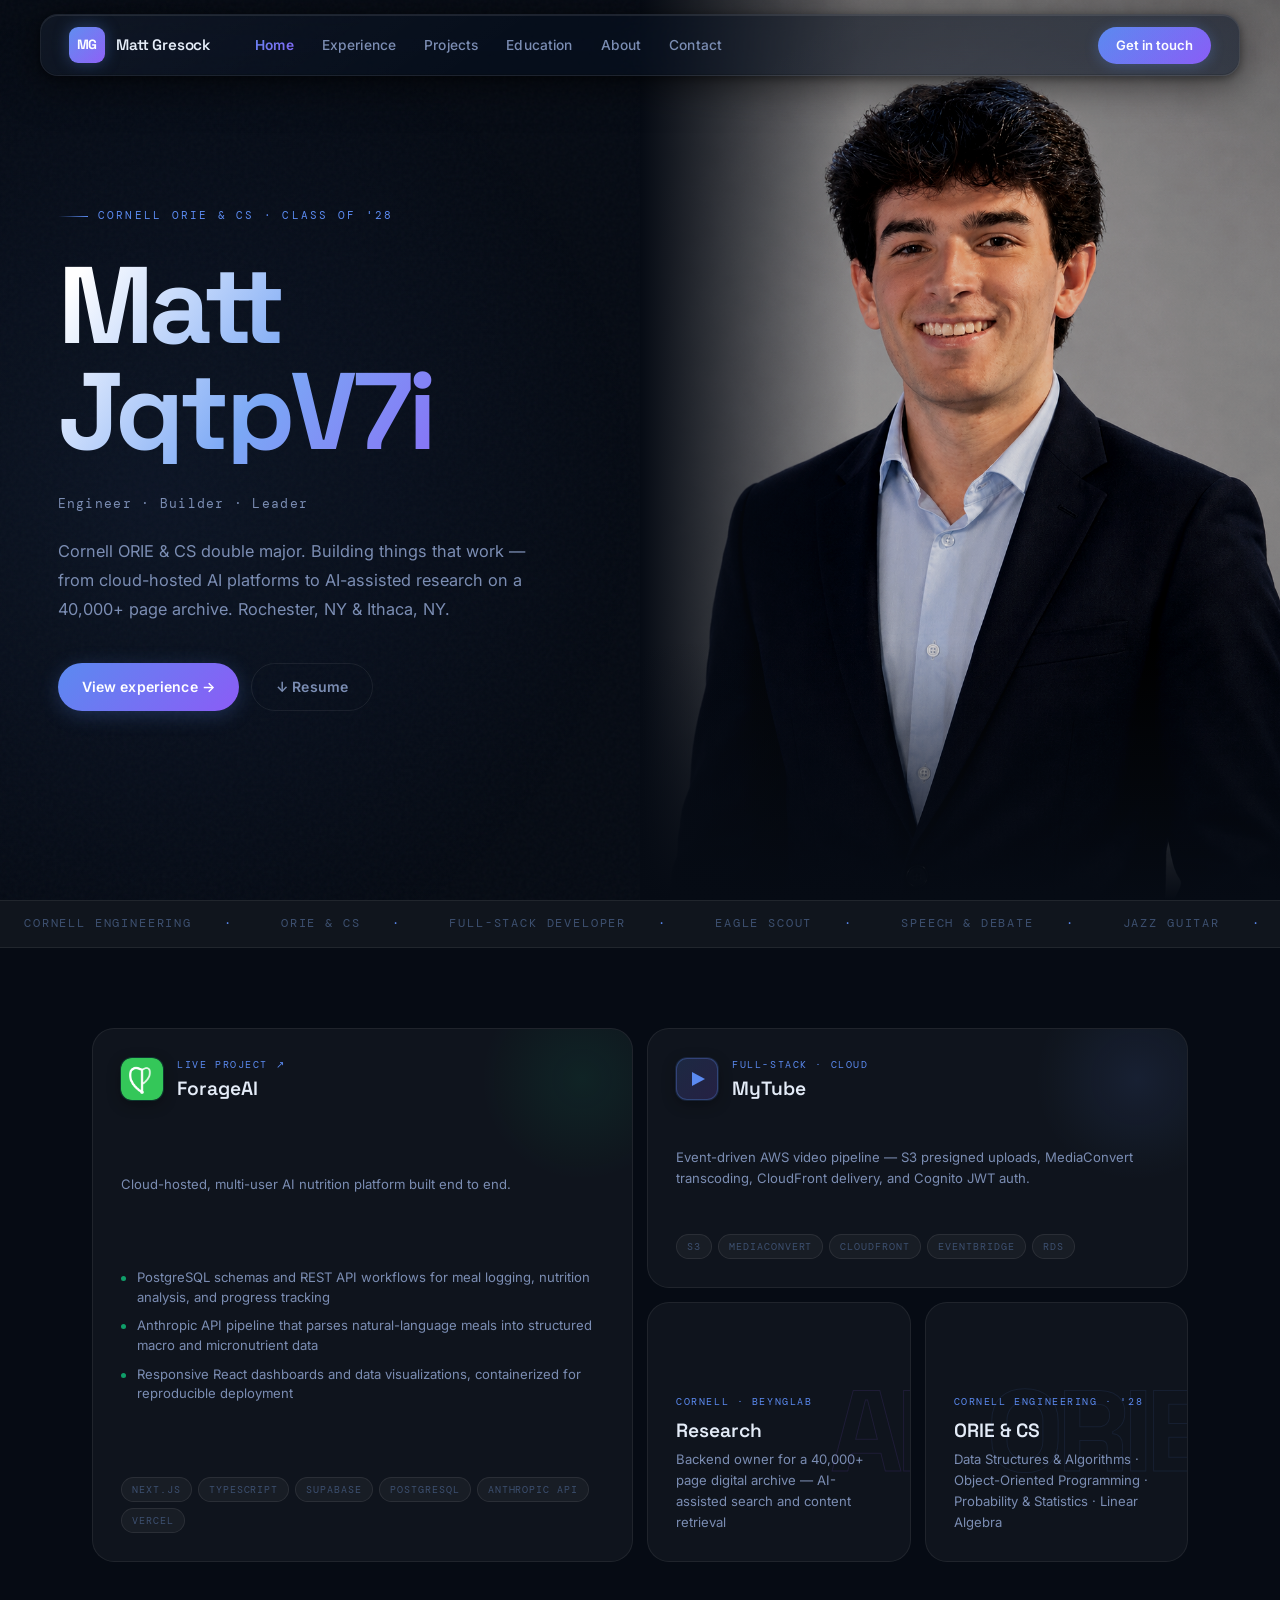
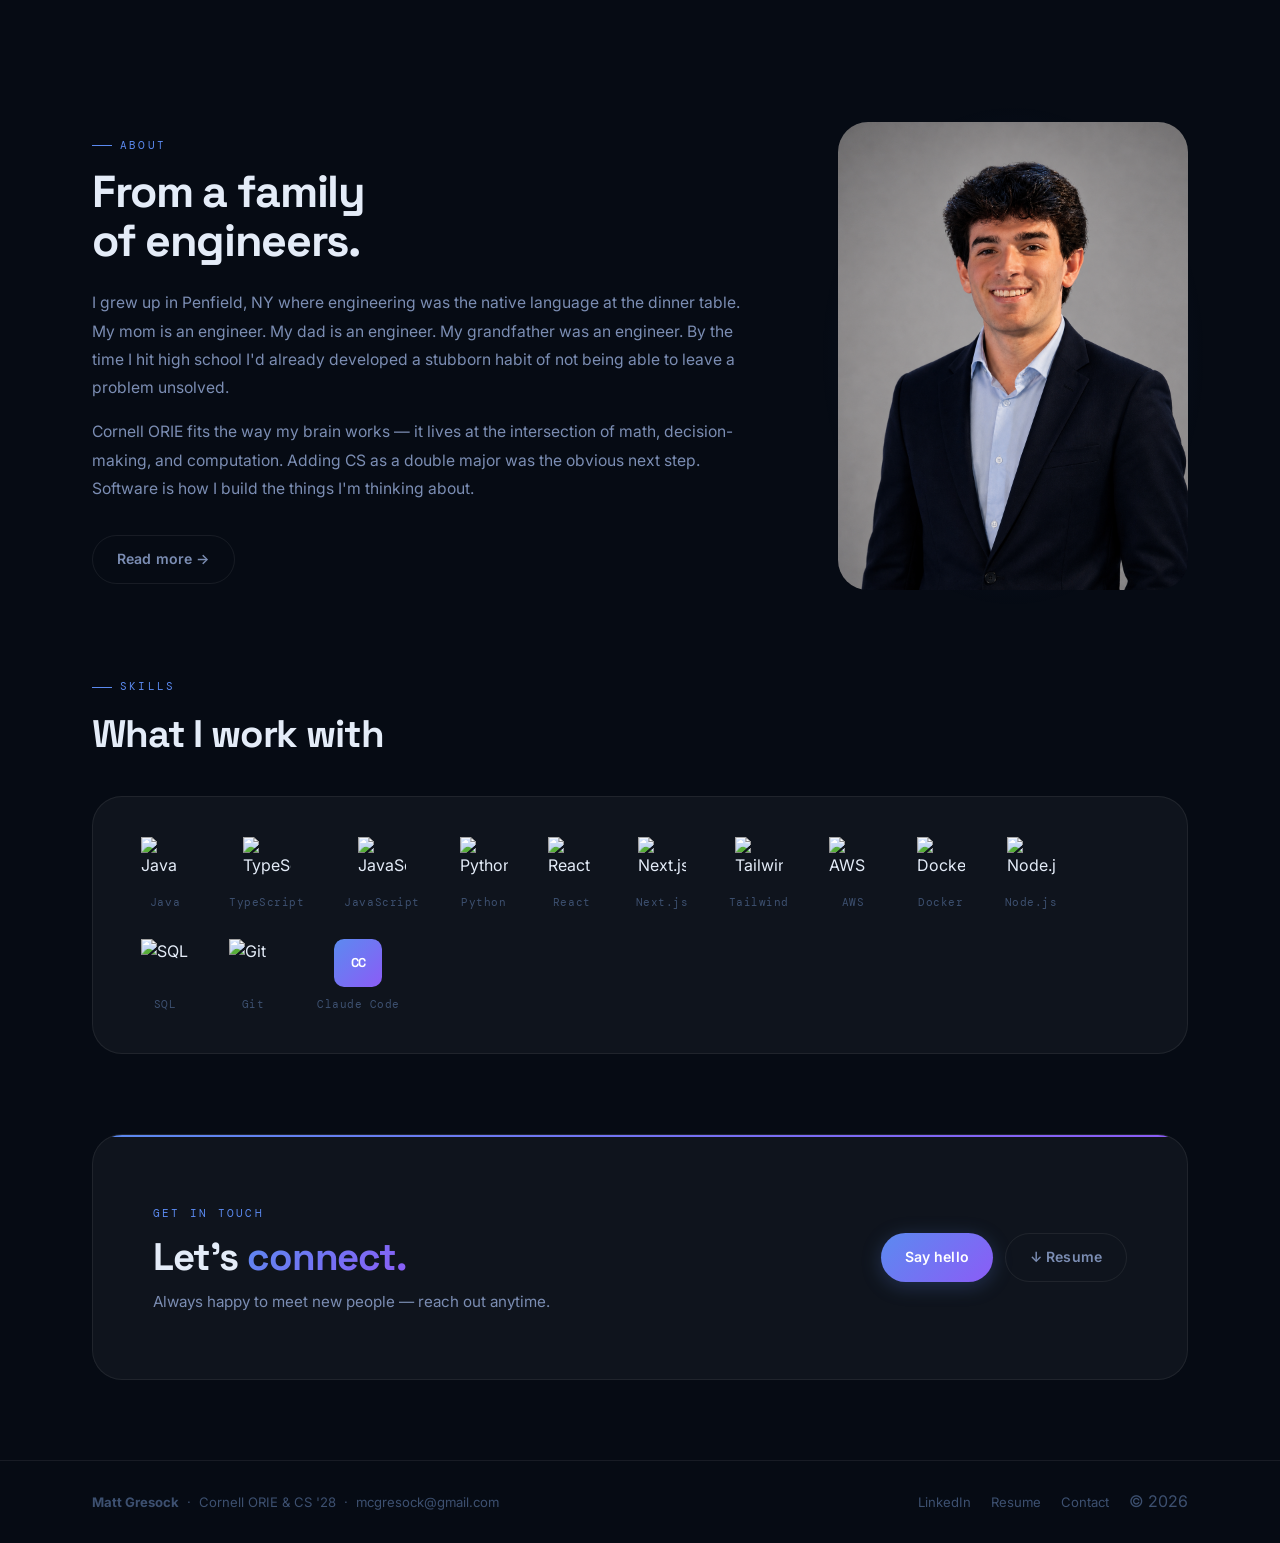
==== commit 9815c6cc: "Make homepage bento technical, feature ForageAI The homepage grid led with speech, debate, and Scout" ====
--- a/index.html
+++ b/index.html
@@ -93,8 +93,8 @@
       <!-- ===== BENTO GRID ===== -->
       <div class="bento-grid reveal">
 
-        <!-- Cols 1–2, row 1: Forage -->
-        <a href="https://foragenutrition.vercel.app" target="_blank" rel="noopener" class="bento-cell bento-forage-card" style="grid-column: 1 / 3; grid-row: 1;">
+        <!-- Cols 1–2, rows 1–2: ForageAI (featured) -->
+        <a href="https://foragenutrition.vercel.app" target="_blank" rel="noopener" class="bento-cell bento-forage-card bento-featured" style="grid-column: 1 / 3; grid-row: 1 / 3;">
           <div class="bento-forage-header">
             <div class="bento-forage-icon-sm">
               <img src="FORAGE_LOGO.png" alt="Forage" />
@@ -104,68 +104,55 @@
               <div class="bento-title" style="margin-bottom: 0;">ForageAI</div>
             </div>
           </div>
-          <div class="bento-sub">Cloud-hosted AI nutrition platform — conversational food logging, meal analysis, and progress tracking powered by the Anthropic API.</div>
+          <div class="bento-sub">Cloud-hosted, multi-user AI nutrition platform built end to end.</div>
+          <ul class="bento-feature-list">
+            <li>PostgreSQL schemas and REST API workflows for meal logging, nutrition analysis, and progress tracking</li>
+            <li>Anthropic API pipeline that parses natural-language meals into structured macro and micronutrient data</li>
+            <li>Responsive React dashboards and data visualizations, containerized for reproducible deployment</li>
+          </ul>
           <div class="bento-stack-row">
             <span class="bento-stack-pill">Next.js</span>
             <span class="bento-stack-pill">TypeScript</span>
             <span class="bento-stack-pill">Supabase</span>
+            <span class="bento-stack-pill">PostgreSQL</span>
             <span class="bento-stack-pill">Anthropic API</span>
+            <span class="bento-stack-pill">Vercel</span>
           </div>
         </a>
 
-        <!-- Cols 3–4, row 1: Cornell -->
-        <div class="bento-cell bento-cornell-card" style="grid-column: 3 / 5; grid-row: 1;">
-          <div class="bento-cornell-watermark" aria-hidden="true">ORIE</div>
-          <div class="bento-tag">Cornell Engineering · Class of '28</div>
-          <div class="bento-title">ORIE &amp; CS</div>
-          <div class="bento-sub">Operations Research &amp; Information Engineering · Double Major in Computer Science</div>
-        </div>
-
-        <!-- Cols 1–2, row 2: MyTube -->
-        <div class="bento-cell bento-mytube-card" style="grid-column: 1 / 3; grid-row: 2;">
+        <!-- Cols 3–4, row 1: MyTube -->
+        <div class="bento-cell bento-mytube-card" style="grid-column: 3 / 5; grid-row: 1;">
           <div class="bento-mytube-header">
             <div class="bento-mytube-icon"></div>
             <div class="bento-forage-header-text">
-              <div class="bento-tag" style="margin-bottom: 4px;">Full-Stack Project</div>
+              <div class="bento-tag" style="margin-bottom: 4px;">Full-Stack · Cloud</div>
               <div class="bento-title" style="margin-bottom: 0;">MyTube</div>
             </div>
           </div>
-          <div class="bento-sub">AWS-powered video streaming platform — event-driven transcoding with S3, MediaConvert, CloudFront, and Cognito.</div>
+          <div class="bento-sub">Event-driven AWS video pipeline — S3 presigned uploads, MediaConvert transcoding, CloudFront delivery, and Cognito JWT auth.</div>
           <div class="bento-stack-row">
-            <span class="bento-stack-pill">Next.js</span>
-            <span class="bento-stack-pill">TypeScript</span>
-            <span class="bento-stack-pill">AWS</span>
-            <span class="bento-stack-pill">PostgreSQL</span>
-          </div>
-        </div>
-
-        <!-- Col 3, row 2: 6th in NY State OO -->
-        <div class="bento-cell bento-stat-card" style="grid-column: 3; grid-row: 2;">
-          <div class="bento-stat-glow"></div>
-          <div class="bento-number">6th</div>
-          <div class="bento-label">New York State · Original Oratory · NYSFL 2025</div>
-        </div>
-
-        <!-- Col 4, row 2: Eagle Scout -->
-        <div class="bento-cell bento-stat-card" style="grid-column: 4; grid-row: 2;">
-          <div class="bento-stat-glow"></div>
-          <div class="bento-number">50</div>
-          <div class="bento-label">Scouts led at the 2023 National Jamboree · Eagle Scout</div>
-        </div>
-
-        <!-- Cols 1–2, row 3: NCFL Nationals -->
-        <div class="bento-cell bento-stat-card" style="grid-column: 1 / 3; grid-row: 3;">
-          <div class="bento-stat-glow"></div>
-          <div class="bento-number">3×</div>
-          <div class="bento-label">NCFL Nationals qualifier · Speech &amp; Debate</div>
-        </div>
-
-        <!-- Cols 3–4, row 3: Cornell Research -->
-        <div class="bento-cell bento-research-card" style="grid-column: 3 / 5; grid-row: 3;">
+            <span class="bento-stack-pill">S3</span>
+            <span class="bento-stack-pill">MediaConvert</span>
+            <span class="bento-stack-pill">CloudFront</span>
+            <span class="bento-stack-pill">EventBridge</span>
+            <span class="bento-stack-pill">RDS</span>
+          </div>
+        </div>
+
+        <!-- Col 3, row 2: Cornell Research -->
+        <div class="bento-cell bento-research-card" style="grid-column: 3; grid-row: 2;">
           <div class="bento-research-watermark" aria-hidden="true">AI</div>
-          <div class="bento-tag">Cornell Engineering · BeyngLab</div>
+          <div class="bento-tag">Cornell · BeyngLab</div>
           <div class="bento-title">Research</div>
-          <div class="bento-sub">AI-assisted search &amp; retrieval for a 40,000+ page digital archive</div>
+          <div class="bento-sub">Backend owner for a 40,000+ page digital archive — AI-assisted search and content retrieval</div>
+        </div>
+
+        <!-- Col 4, row 2: Cornell -->
+        <div class="bento-cell bento-cornell-card" style="grid-column: 4; grid-row: 2;">
+          <div class="bento-cornell-watermark" aria-hidden="true">ORIE</div>
+          <div class="bento-tag">Cornell Engineering · '28</div>
+          <div class="bento-title">ORIE &amp; CS</div>
+          <div class="bento-sub">Data Structures &amp; Algorithms · Object-Oriented Programming · Probability &amp; Statistics · Linear Algebra</div>
         </div>
 
       </div>
--- a/styles.css
+++ b/styles.css
@@ -477,7 +477,7 @@
 .bento-grid {
   display: grid;
   grid-template-columns: 1fr 1fr 1fr 1fr;
-  grid-template-rows: 240px 240px 240px;
+  grid-template-rows: 260px 260px;
   gap: 14px;
   margin-top: 0;
   margin-bottom: 80px;
@@ -594,6 +594,41 @@
   justify-content: flex-end;
 }
 
+/* ── Featured (tall) project card ─────────────────── */
+.bento-featured {
+  justify-content: space-between;
+  gap: 18px;
+}
+
+.bento-feature-list {
+  list-style: none;
+  padding: 0;
+  margin: 0;
+  display: flex;
+  flex-direction: column;
+  gap: 9px;
+}
+
+.bento-feature-list li {
+  position: relative;
+  padding-left: 16px;
+  font-size: 0.82rem;
+  line-height: 1.5;
+  color: var(--text-muted);
+}
+
+.bento-feature-list li::before {
+  content: '';
+  position: absolute;
+  left: 0;
+  top: 8px;
+  width: 5px;
+  height: 5px;
+  border-radius: 50%;
+  background: var(--green);
+  opacity: 0.7;
+}
+
 /* ── MyTube card ──────────────────────────────────── */
 .bento-mytube-card {
   justify-content: space-between;
@@ -1706,7 +1741,7 @@
 /* ===== RESPONSIVE ===== */
 @media (max-width: 1024px) {
   .bento-grid {
-    grid-template-rows: 210px 210px 210px;
+    grid-template-rows: 240px 240px;
   }
   .hero-text-panel {
     padding: 90px 40px 90px max(32px, 4vw);
